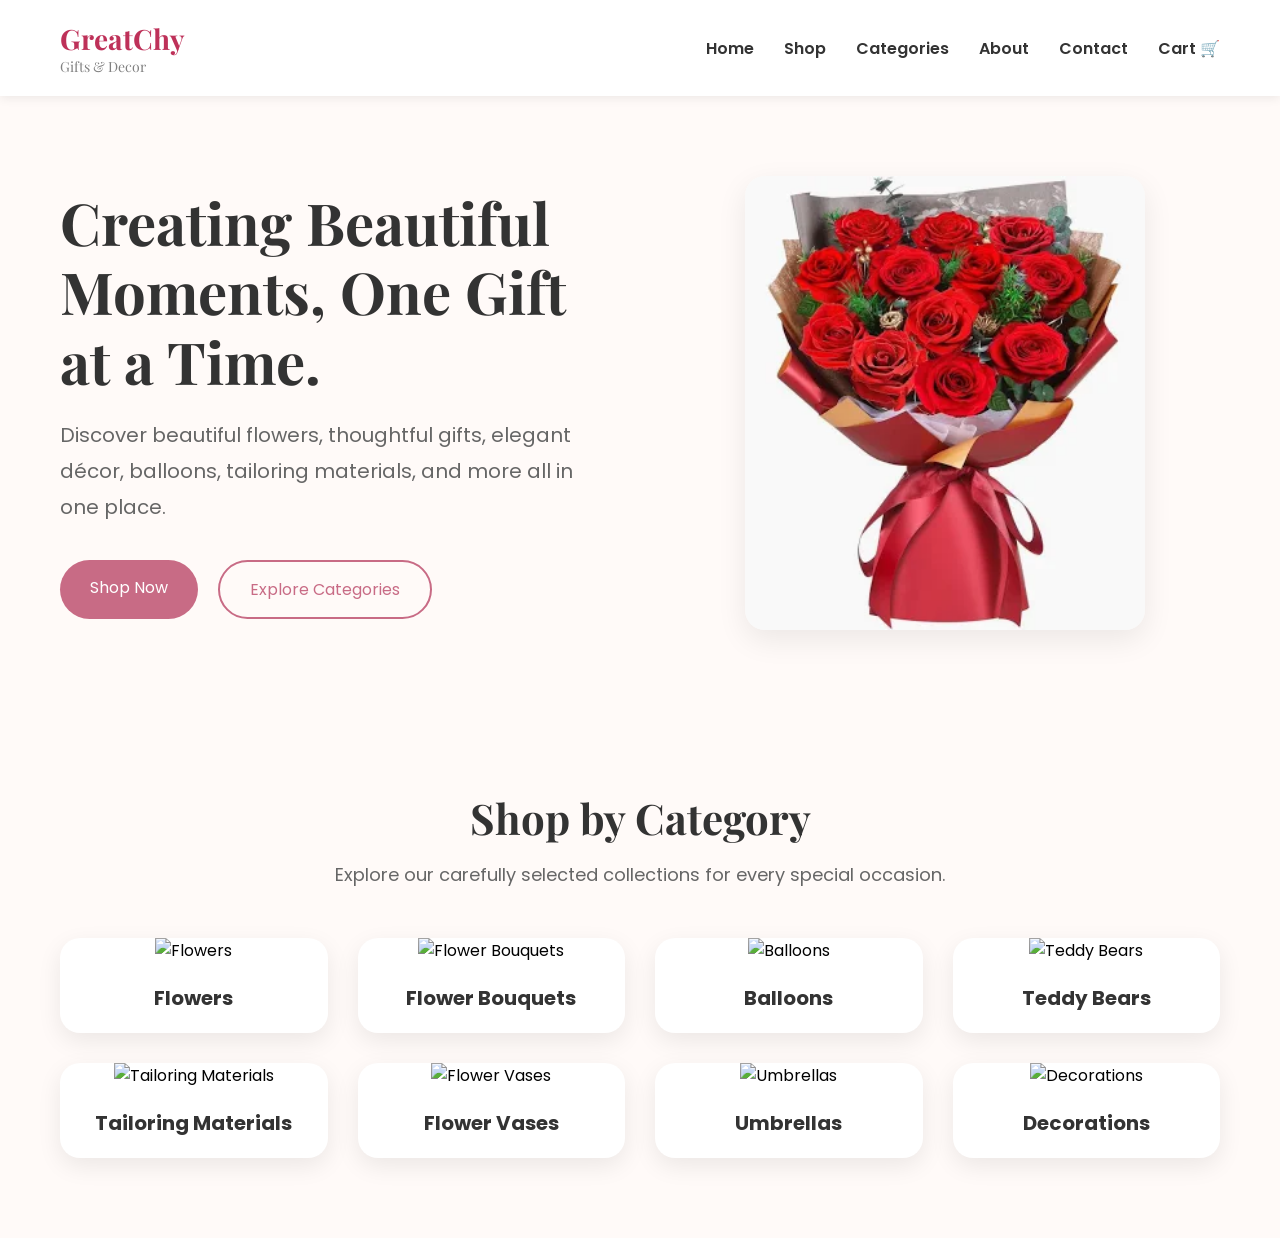
==== index.html @ d1c23491 "images" ====
<!DOCTYPE html>
<html lang="en">
<head>
    <meta charset="UTF-8">
    <meta name="viewport" content="width=device-width, initial-scale=1.0">

    <title>GreatChy Gifts & Decor</title>

    <!-- Google Fonts -->
     <link rel="preconnect" href="https://fonts.googleapis.com">
     <link rel="preconnect" href="https://fonts.gstatic.com" crossorigin>

     <link href="https://fonts.googleapis.com/css2?family=Playfair+Display:wght@600;700&family=Poppins:wght@300;400;500;600;700&display=swap" rel="stylesheet">
   
    <link rel="stylesheet" href="css/style.css">
</head>

<body>

    <header>
    <nav class="navbar">

        <div class="logo">
            GreatChy
            <span>Gifts & Decor</span>
        </div>

        <ul class="nav-links">
            <li><a href="#">Home</a></li>
            <li><a href="#">Shop</a></li>
            <li><a href="#">Categories</a></li>
            <li><a href="#">About</a></li>
            <li><a href="#">Contact</a></li>
            <li><a href="#">Cart 🛒</a></li>
        </ul>

    </nav>
</header>
<main>

    <section class="hero">

        <div class="hero-text">

            <h1>Creating Beautiful Moments, One Gift at a Time.</h1>

            <p>
                Discover beautiful flowers, thoughtful gifts,
                elegant décor, balloons, tailoring materials,
                and more all in one place.
            </p>

            <div class="hero-buttons">

                <a href="#" class="btn-primary">
                    Shop Now
                </a>

                <a href="#" class="btn-secondary">
                    Explore Categories
                </a>

            </div>

        </div>

        <div class="hero-image">

            <img
                src="images/hero/hero-image.jpg"
                alt="GreatChy Hero Image">

        </div>

    </section>

    <!-- ==========================
     SHOP BY CATEGORY
========================== -->

<section class="categories">

    <h2>Shop by Category</h2>

    <p class="category-subtitle">
        Explore our carefully selected collections for every special occasion.
    </p>

    <div class="category-grid">

        <div class="category-card">
            <img src="images/flowers/flowers.jpg" alt="Flowers">
            <h3>Flowers</h3>
        </div>

        <div class="category-card">
            <img src="images/bouquets/bouquets.jpg" alt="Flower Bouquets">
            <h3>Flower Bouquets</h3>
        </div>

        <div class="category-card">
            <img src="images/balloons/balloons.jpg" alt="Balloons">
            <h3>Balloons</h3>
        </div>

        <div class="category-card">
            <img src="images/teddy-bears/teddy-bears.jpg" alt="Teddy Bears">
            <h3>Teddy Bears</h3>
        </div>

        <div class="category-card">
            <img src="images/tailoring/tailoring.jpg" alt="Tailoring Materials">
            <h3>Tailoring Materials</h3>
        </div>

        <div class="category-card">
            <img src="images/vases/vases.jpg" alt="Flower Vases">
            <h3>Flower Vases</h3>
        </div>

        <div class="category-card">
            <img src="images/umbrellas/umbrellas.jpg" alt="Umbrellas">
            <h3>Umbrellas</h3>
        </div>

        <div class="category-card">
            <img src="images/decorations/decorations.jpg" alt="Decorations">
            <h3>Decorations</h3>
        </div>

    </div>

</section>

</main>
    <!-- JavaScript -->
    <script src="js/script.js"></script>

</body>
</html>
---- css/style.css ----
/* RESET */

* {
    margin: 0;
    padding: 0;
    box-sizing: border-box;
}

/* BODY */

body {
    font-family:  "Poppins", sans-serif;
    background-color: #fffaf8;
}

/* NAVBAR */

.navbar {
    display: flex;
    justify-content: space-between;
    align-items: center;

    padding: 20px 60px;

    background: white;

    box-shadow: 0 2px 10px rgba(0,0,0,0.08);
}

/* LOGO  */

.logo {
    font-family: "Playfair Display", serif;
    font-size: 28px;
    font-weight: bold;
    color: #be3159;
}

.logo span {
    display: block;
    font-size: 14px;
    color: gray;
    font-weight: normal;
}

/*  NAV LINKS  */

.nav-links {
    display: flex;
    list-style: none;
    gap: 30px;
}

.nav-links a {
    text-decoration: none;
    color: #333;
    font-weight: 600;
    transition: 0.3s;
}

.nav-links a:hover {
    color: #c86b85;
}

/*  HERO SECTION  */

.hero{

    display:flex;

    justify-content:space-between;

    align-items:center;

    padding:80px 60px;

    gap:60px;

}

.hero-text{

    flex:1;

}

.hero-text h1{

    font-family:"Playfair Display", serif;

    font-size:58px;

    color:#333;

    line-height:1.2;

    margin-bottom:20px;

}

.hero-text p{

    font-size:20px;

    color:#666;

    line-height:1.8;

    margin-bottom:35px;

}

.hero-buttons{

    display:flex;

    gap:20px;

}

.btn-primary{

    background:#c86b85;

    color:white;

    padding:15px 30px;

    text-decoration:none;

    border-radius:50px;

    transition:.3s;

}

.btn-primary:hover{

    background:#b45d76;

}

.btn-secondary{

    border:2px solid #c86b85;

    color:#c86b85;

    padding:15px 30px;

    text-decoration:none;

    border-radius:50px;

    transition:.3s;

}

.btn-secondary:hover{

    background:#c86b85;

    color:white;

}

.hero-image{

    flex:1;

}

.hero-image img{
     width:100%;
    max-width:400px;
    height:auto;
    display:block;
    margin:0 auto;

    border-radius:20px;

    box-shadow:0 10px 30px rgba(0,0,0,0.08);


}
/* ==========================
   SHOP BY CATEGORY
========================== */

.categories{

    padding:80px 60px;

    text-align:center;

}

.categories h2{

    font-family:"Playfair Display", serif;

    font-size:42px;

    margin-bottom:15px;

    color:#333;

}

.category-subtitle{

    color:#666;

    font-size:18px;

    margin-bottom:50px;

}
.category-grid{

    display:grid;

    grid-template-columns:repeat(4,1fr);

    gap:30px;

}
.category-card{

    background:white;

    border-radius:20px;

    overflow:hidden;

    box-shadow:0 8px 25px rgba(0,0,0,0.08);

    transition:0.3s;

    cursor:pointer;

}
.category-card:hover{

    transform:translateY(-10px);

}
.category-card img{

    width:100%;

    height:220px;

    object-fit:cover;

}
.category-card h3{

    padding:20px;

    font-size:20px;

    color:#333;

}
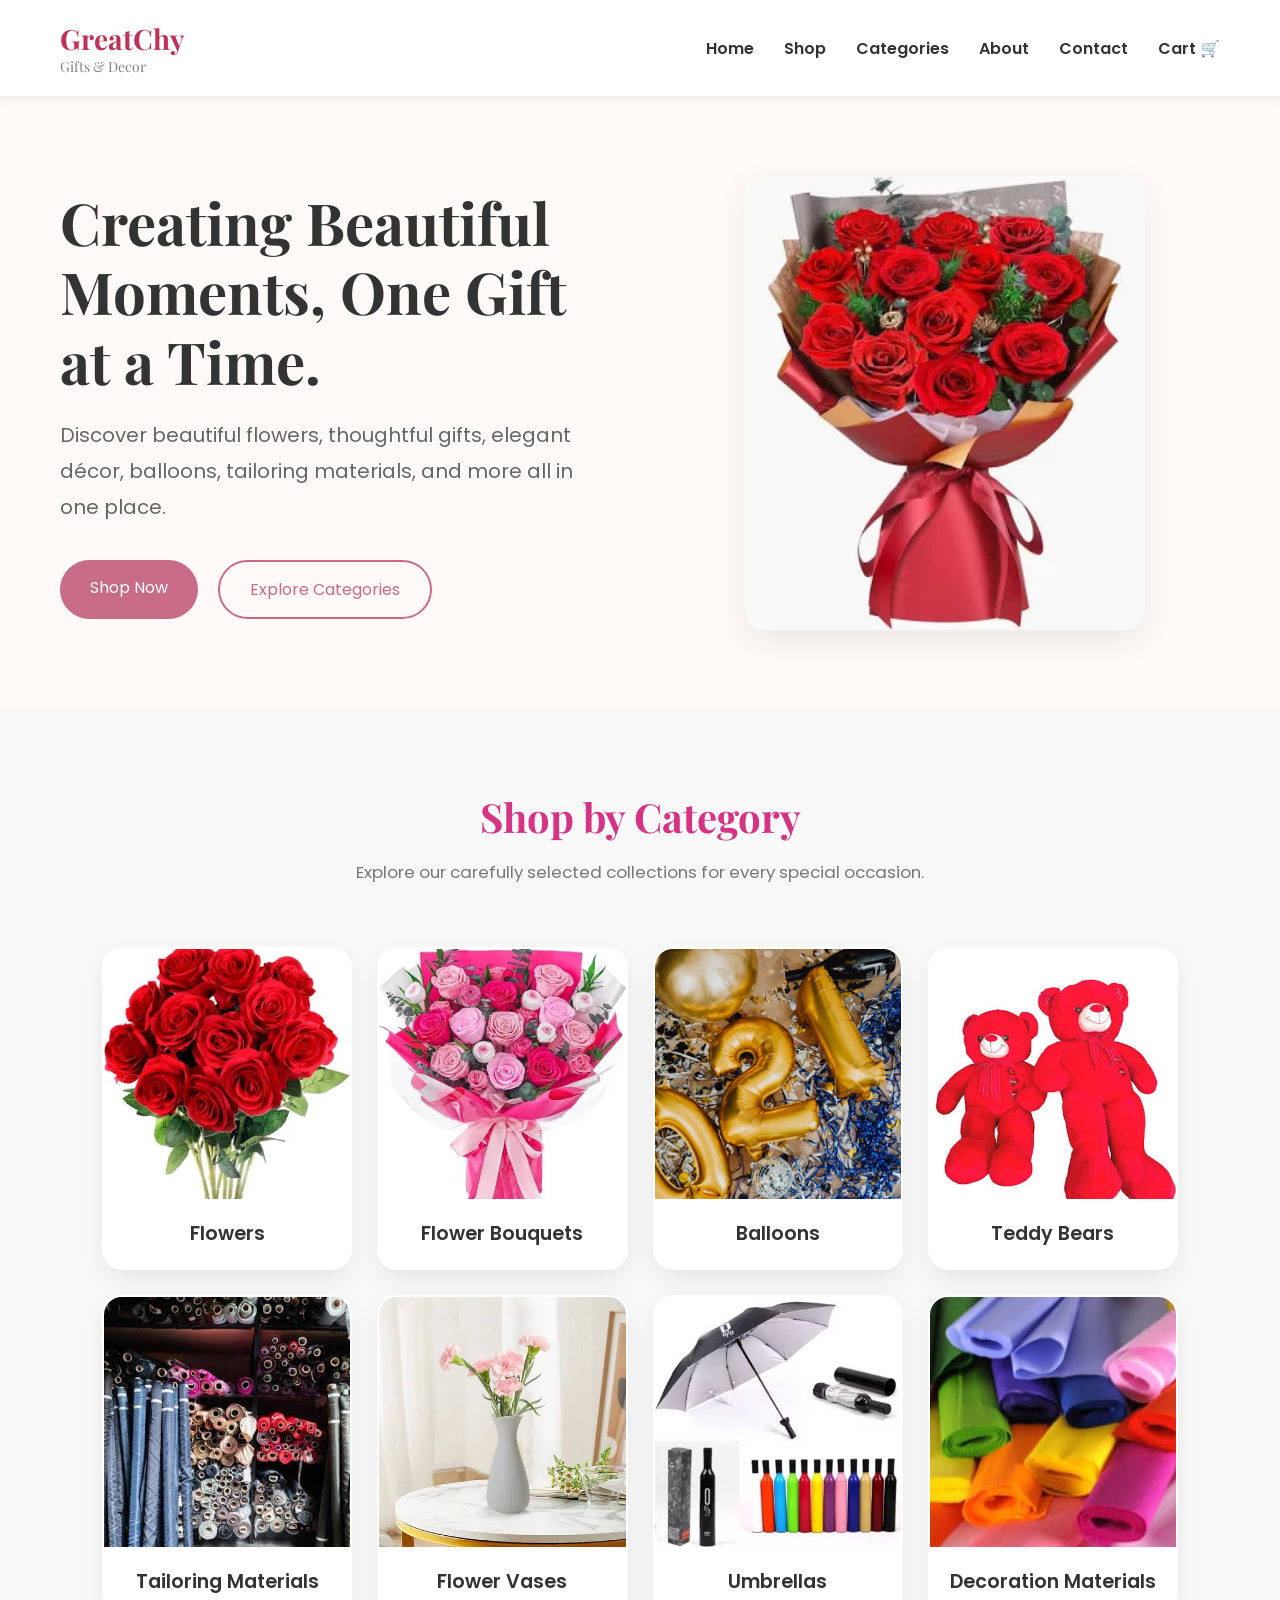
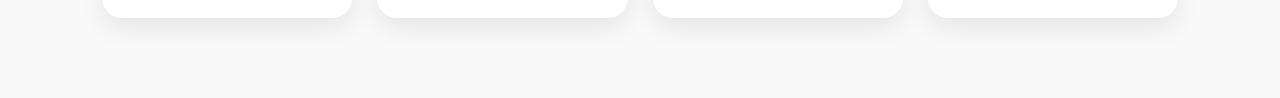
==== commit ea4896b6: "categories" ====
--- a/index.html
+++ b/index.html
@@ -74,62 +74,61 @@
 
     </section>
 
-    <!-- ==========================
-     SHOP BY CATEGORY
-========================== -->
+    <!--  SHOP BY CATEGORY  -->
 
 <section class="categories">
+    <div class="container">
 
-    <h2>Shop by Category</h2>
+        <h2>Shop by Category</h2>
+        <p class="category-subtitle">
+            Explore our carefully selected collections for every special occasion.
+        </p>
 
-    <p class="category-subtitle">
-        Explore our carefully selected collections for every special occasion.
-    </p>
+        <div class="category-grid">
 
-    <div class="category-grid">
+            <div class="category-card">
+                <img src="images/categories/flowers.jpg" alt="Flowers">
+                <h3>Flowers</h3>
+            </div>
 
-        <div class="category-card">
-            <img src="images/flowers/flowers.jpg" alt="Flowers">
-            <h3>Flowers</h3>
-        </div>
+            <div class="category-card">
+                <img src="images/categories/bouquets.jpg" alt="Flower Bouquets">
+                <h3>Flower Bouquets</h3>
+            </div>
 
-        <div class="category-card">
-            <img src="images/bouquets/bouquets.jpg" alt="Flower Bouquets">
-            <h3>Flower Bouquets</h3>
-        </div>
+            <div class="category-card">
+                <img src="images/categories/balloons.jpg" alt="Balloons">
+                <h3>Balloons</h3>
+            </div>
 
-        <div class="category-card">
-            <img src="images/balloons/balloons.jpg" alt="Balloons">
-            <h3>Balloons</h3>
-        </div>
+            <div class="category-card">
+                <img src="images/categories/teddy-bears.jpg" alt="Teddy Bears">
+                <h3>Teddy Bears</h3>
+            </div>
 
-        <div class="category-card">
-            <img src="images/teddy-bears/teddy-bears.jpg" alt="Teddy Bears">
-            <h3>Teddy Bears</h3>
-        </div>
+            <div class="category-card">
+                <img src="images/categories/tailoring.jpg" alt="Tailoring Materials">
+                <h3>Tailoring Materials</h3>
+            </div>
 
-        <div class="category-card">
-            <img src="images/tailoring/tailoring.jpg" alt="Tailoring Materials">
-            <h3>Tailoring Materials</h3>
-        </div>
+            <div class="category-card">
+                <img src="images/categories/vases.jpg" alt="Flower Vases">
+                <h3>Flower Vases</h3>
+            </div>
 
-        <div class="category-card">
-            <img src="images/vases/vases.jpg" alt="Flower Vases">
-            <h3>Flower Vases</h3>
-        </div>
+            <div class="category-card">
+                <img src="images/categories/umbrellas.jpg" alt="Umbrellas">
+                <h3>Umbrellas</h3>
+            </div>
 
-        <div class="category-card">
-            <img src="images/umbrellas/umbrellas.jpg" alt="Umbrellas">
-            <h3>Umbrellas</h3>
-        </div>
+            <div class="category-card">
+                <img src="images/categories/decorations.jpg" alt="Decoration Materials">
+                <h3>Decoration Materials</h3>
+            </div>
 
-        <div class="category-card">
-            <img src="images/decorations/decorations.jpg" alt="Decorations">
-            <h3>Decorations</h3>
         </div>
 
     </div>
-
 </section>
 
 </main>
--- a/css/style.css
+++ b/css/style.css
@@ -263,3 +263,74 @@
     color:#333;
 
 }
+
+/* ===========================
+   SHOP BY CATEGORY
+=========================== */
+
+.categories {
+    padding: 80px 8%;
+    background-color: #f9f9f9;
+    text-align: center;
+}
+
+.categories h2 {
+    font-size: 2.5rem;
+    color: #d63384;
+    margin-bottom: 15px;
+    font-weight: 700;
+}
+.category-subtitle {
+    font-size: 1.05rem;
+    color: #777;
+    margin-bottom: 60px;
+    max-width: 650px;
+    margin-left: auto;
+    margin-right: auto;
+    line-height: 1.7;
+}
+.category-grid {
+    display: grid;
+    grid-template-columns: repeat(auto-fit, minmax(220px, 1fr));
+    gap: 25px;
+}
+
+.category-card {
+    background: #fff;
+    border-radius: 20px;
+    overflow: hidden;
+    box-shadow: 0 10px 25px rgba(0, 0, 0, 0.08);
+    transition: all 0.4s ease;
+    cursor: pointer;
+    border: 2px solid transparent;
+}
+
+.category-card:hover {
+    transform: translateY(-10px);
+    box-shadow: 0 18px 35px rgba(0, 0, 0, 0.18);
+    border-color: #f8c8dc;
+}
+.category-card img {
+    width: 100%;
+    height: 250px;
+    object-fit: cover;
+    display: block;
+    transition: transform 0.5s ease;
+}
+
+.category-card:hover img {
+    transform: scale(1.08);
+}
+
+.category-card h3 {
+    font-size: 1.2rem;
+    font-weight: 600;
+    color: #333;
+    padding: 20px;
+    margin: 0;
+    transition: color 0.3s ease;
+}
+
+.category-card:hover h3 {
+    color: #d63384;
+}
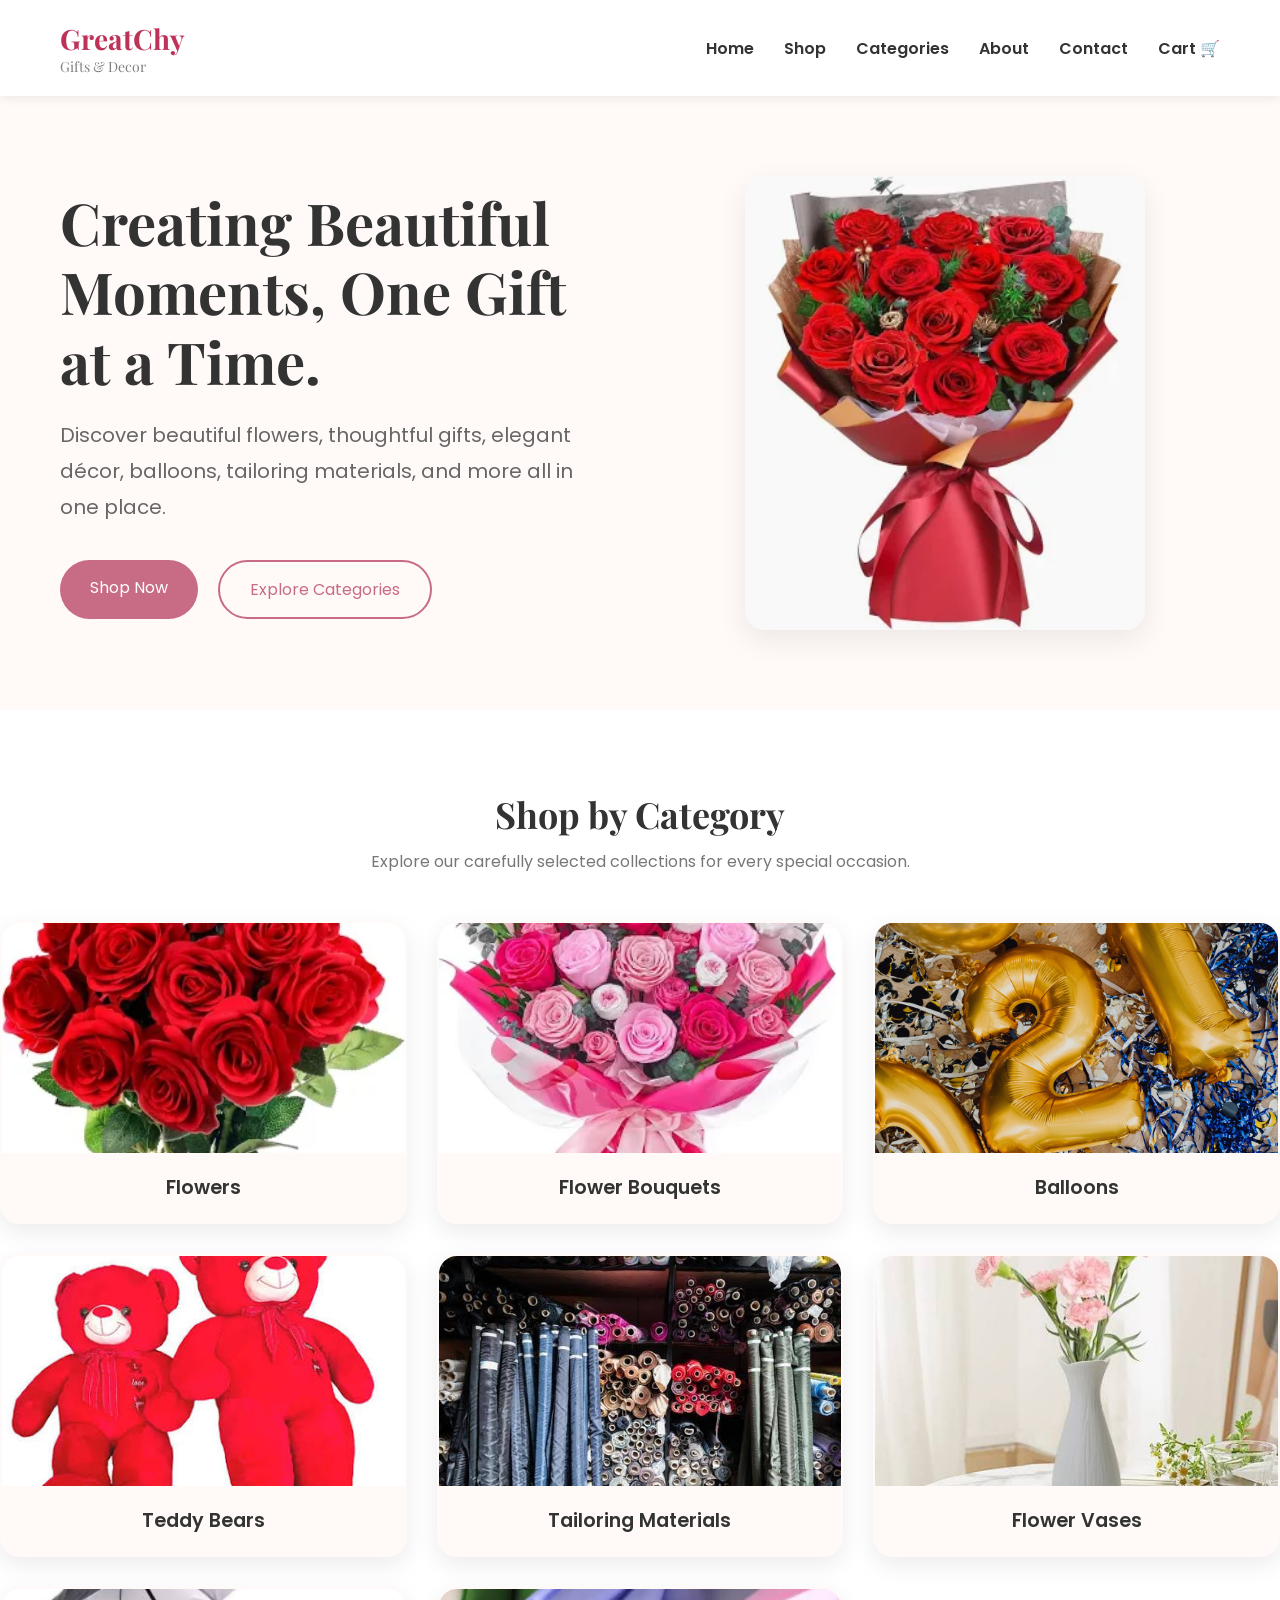
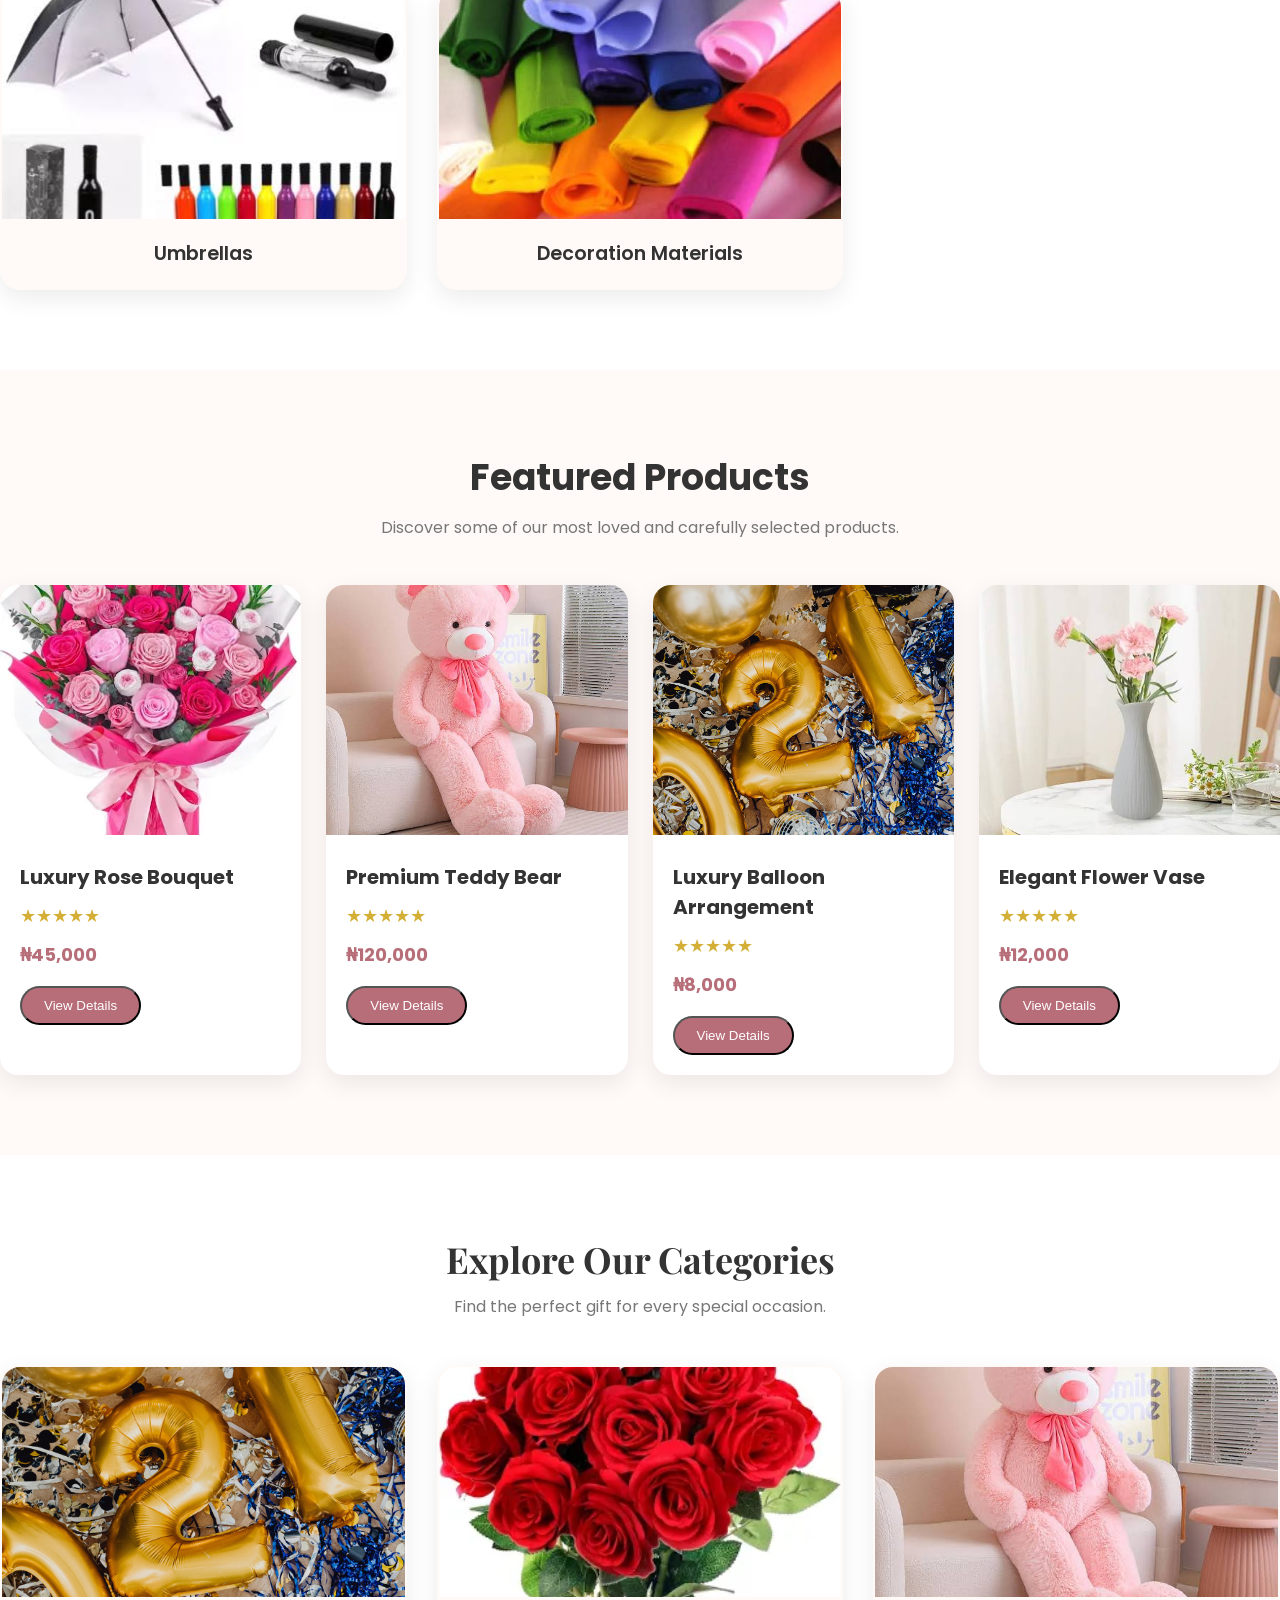
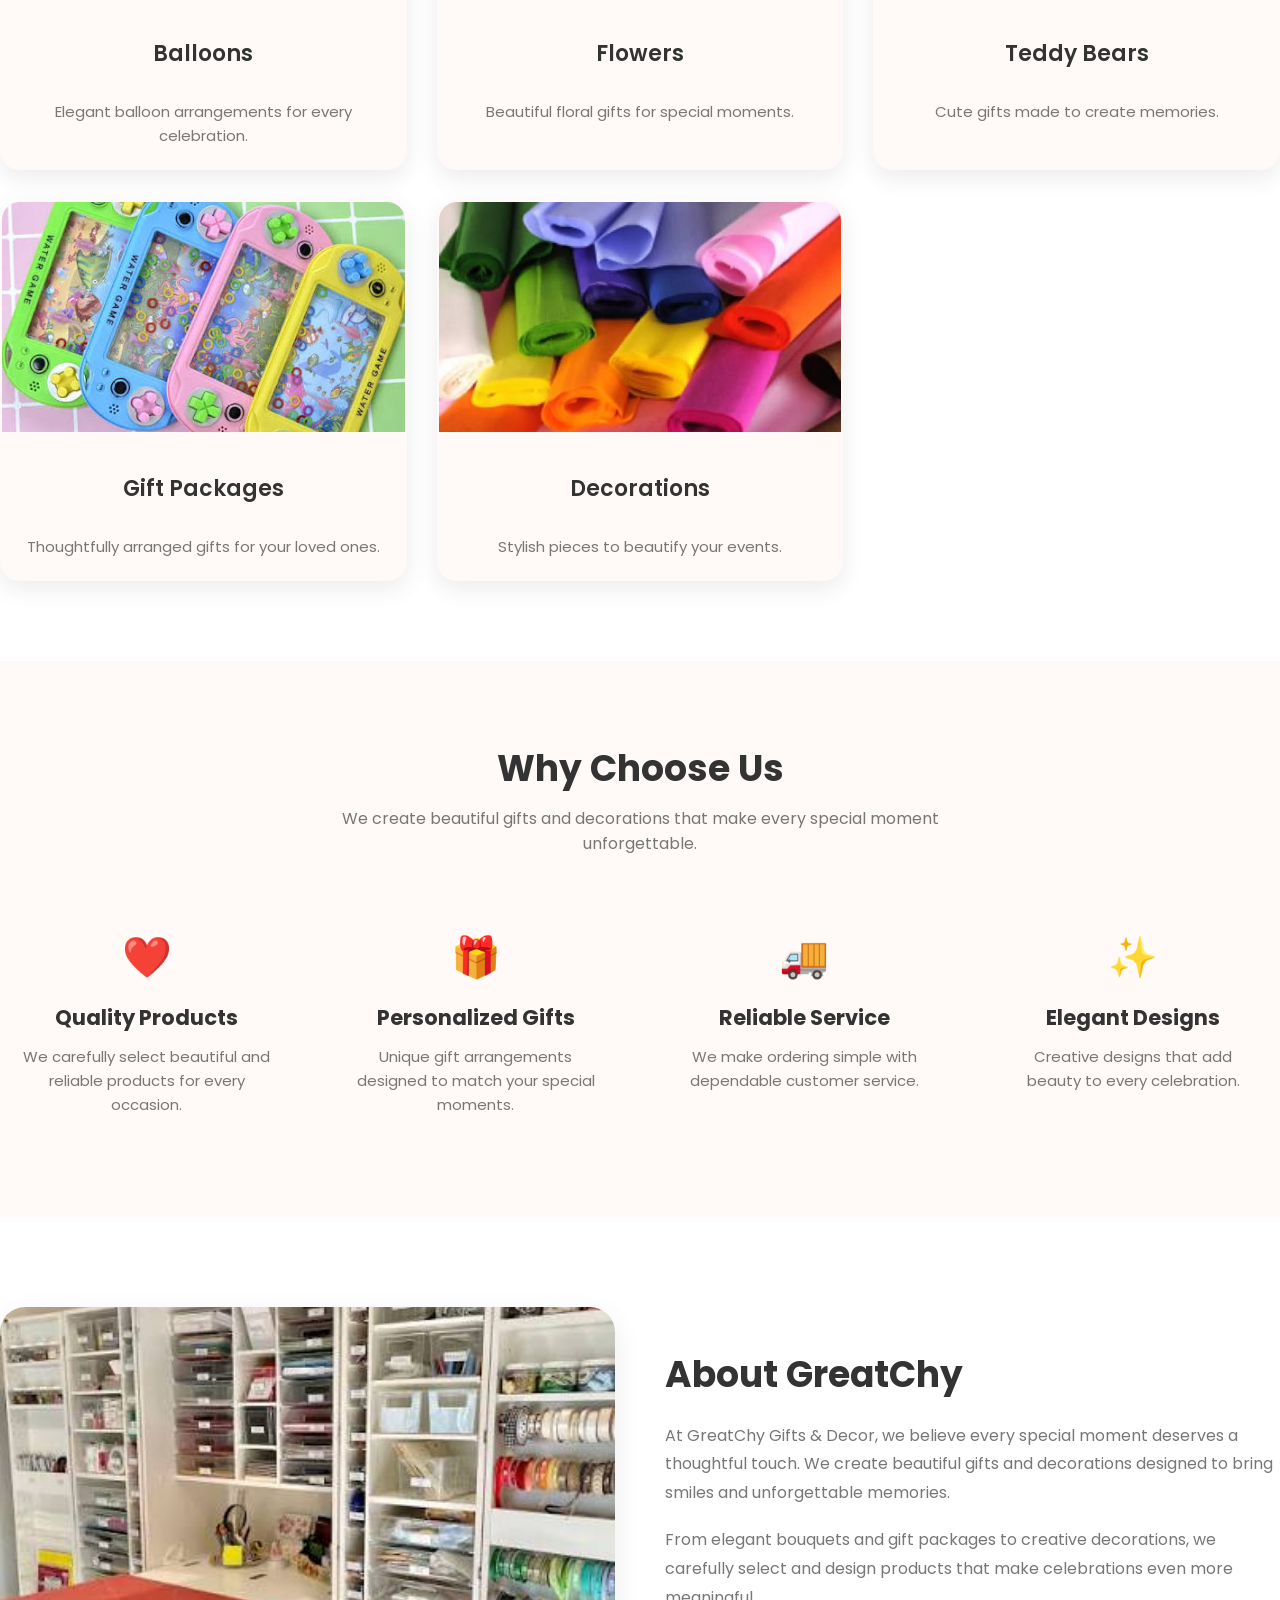
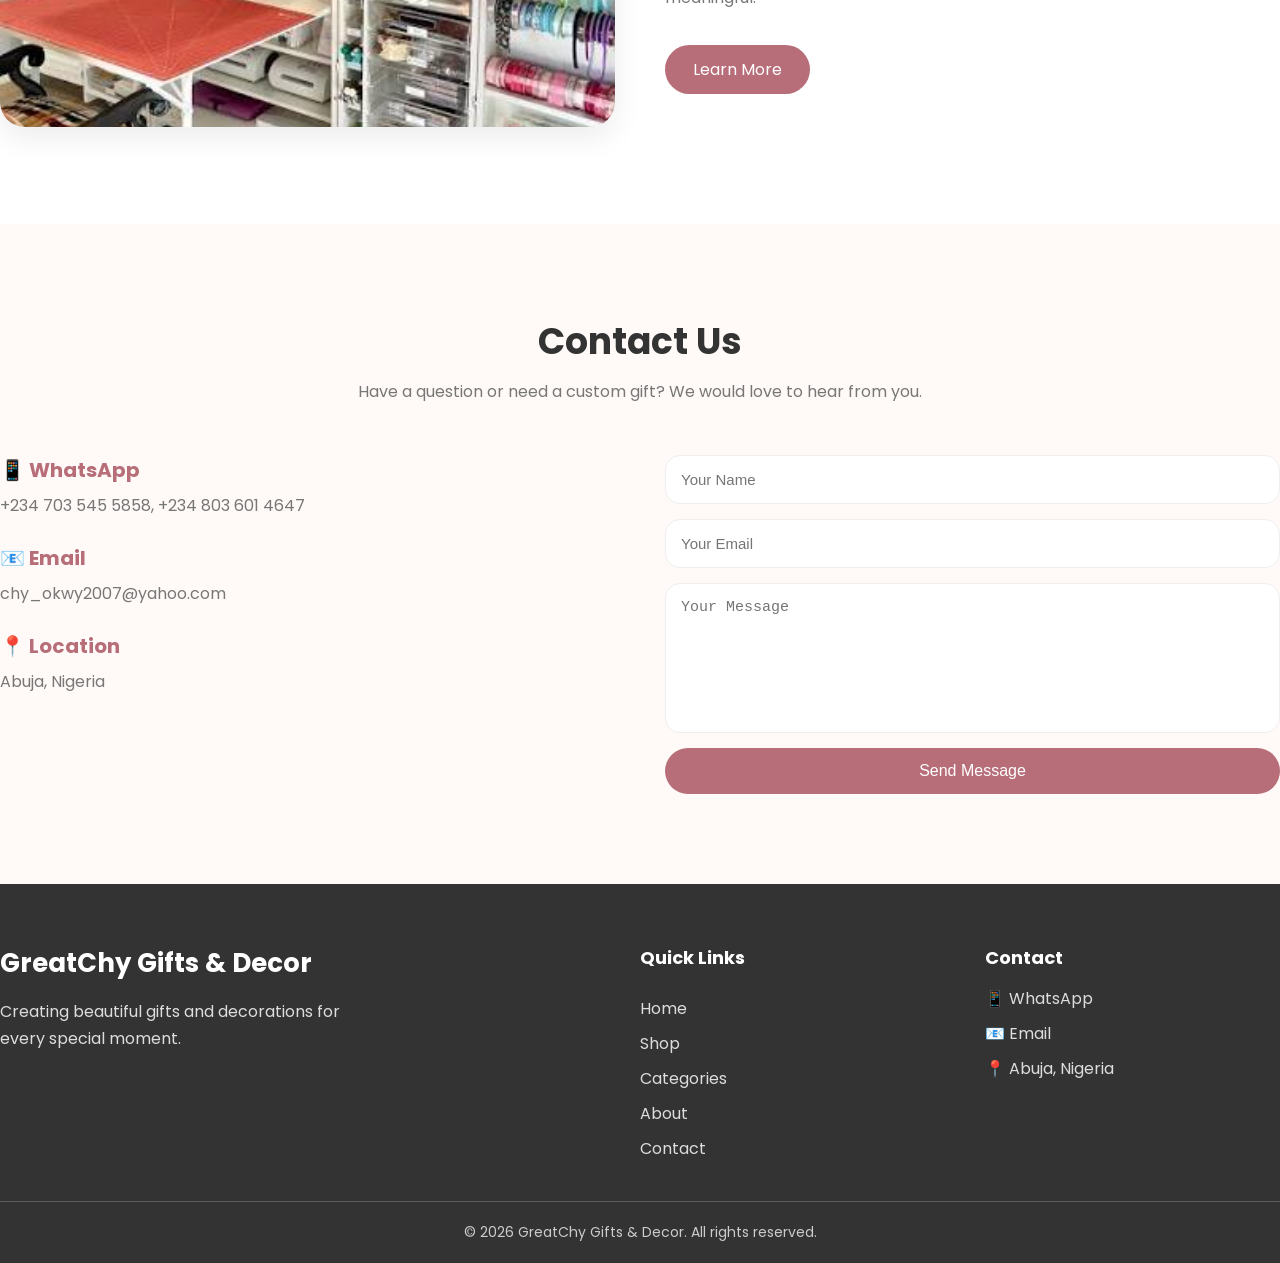
==== commit 7730ab7d: "Great" ====
--- a/index.html
+++ b/index.html
@@ -31,7 +31,7 @@
             <li><a href="#">Categories</a></li>
             <li><a href="#">About</a></li>
             <li><a href="#">Contact</a></li>
-            <li><a href="#">Cart 🛒</a></li>
+            <li><a href="cart.html">Cart 🛒</a></li>
         </ul>
 
     </nav>
@@ -130,10 +130,486 @@
 
     </div>
 </section>
-
+<!--   FEATURED PRODUCTS -->
+
+<section class="featured-products">
+    <div class="container">
+
+        <h2>Featured Products</h2>
+
+        <p class="featured-subtitle">
+            Discover some of our most loved and carefully selected products.
+        </p>
+
+        <div class="product-grid">
+
+            <!-- Product 1 -->
+            <div class="product-card">
+                <img src="images/featured/bouquet.jpg" alt="Luxury Rose Bouquet">
+
+                <div class="product-info">
+                    <h3>Luxury Rose Bouquet</h3>
+
+                    <div class="stars">
+                        ★★★★★
+                    </div>
+
+                    <p class="price">₦45,000</p>
+
+                    <button class="view-btn" onclick="openModal('rose')">
+    View Details
+</button>
+                </div>
+            </div>
+
+            <!-- Product 2 -->
+            <div class="product-card">
+                <img src="images/featured/teddy.jpg" alt="Premium Teddy Bear">
+
+                <div class="product-info">
+                    <h3>Premium Teddy Bear</h3>
+
+                    <div class="stars">
+                        ★★★★★
+                    </div>
+
+                    <p class="price">₦120,000</p>
+
+                    <button class="view-btn" onclick="openModal('teddy')">
+                        View Details
+                    </button>
+                </div>
+            </div>
+
+            <!-- Product 3 -->
+            <div class="product-card">
+                <img src="images/featured/balloons.jpg" alt="Luxury Balloon Arrangement">
+
+                <div class="product-info">
+                    <h3>Luxury Balloon Arrangement</h3>
+
+                    <div class="stars">
+                        ★★★★★
+                    </div>
+
+                    <p class="price">₦8,000</p>
+
+                    <button class="view-btn" onclick="openModal('balloon')">
+    View Details
+</button>
+                </div>
+            </div>
+
+            <!-- Product 4 -->
+            <div class="product-card">
+                <img src="images/featured/vase.jpg" alt="Elegant Flower Vase">
+
+                <div class="product-info">
+                    <h3>Elegant Flower Vase</h3>
+
+                    <div class="stars">
+                        ★★★★★
+                    </div>
+
+                    <p class="price">₦12,000</p>
+
+                    <button class="view-btn" onclick="openModal('vase')">
+                        View Details
+                    </button>
+                </div>
+            </div>
+
+        </div>
+
+    </div>
+</section>
+<!--  PRODUCT CATEGORIES -->
+
+<section class="categories">
+    <div class="container">
+
+        <h2>Explore Our Categories</h2>
+
+        <p class="category-subtitle">
+            Find the perfect gift for every special occasion.
+        </p>
+
+
+        <div class="category-grid">
+
+
+            <div class="category-card">
+                <img src="images/categories/balloons.jpg" alt="Balloons">
+
+                <div class="category-info">
+                    <h3>Balloons</h3>
+                    <p>
+                        Elegant balloon arrangements for every celebration.
+                    </p>
+                </div>
+            </div>
+
+
+
+            <div class="category-card">
+                <img src="images/categories/flowers.jpg" alt="Flowers">
+
+                <div class="category-info">
+                    <h3>Flowers</h3>
+                    <p>
+                        Beautiful floral gifts for special moments.
+                    </p>
+                </div>
+            </div>
+
+
+
+            <div class="category-card">
+                <img src="images/categories/teddy.jpg" alt="Teddy Bears">
+
+                <div class="category-info">
+                    <h3>Teddy Bears</h3>
+                    <p>
+                        Cute gifts made to create memories.
+                    </p>
+                </div>
+            </div>
+
+
+
+            <div class="category-card">
+                <img src="images/categories/gifts.jpg" alt="Gift Packages">
+
+                <div class="category-info">
+                    <h3>Gift Packages</h3>
+                    <p>
+                        Thoughtfully arranged gifts for your loved ones.
+                    </p>
+                </div>
+            </div>
+
+
+
+            <div class="category-card">
+                <img src="images/categories/decorations.jpg" alt="Decorations">
+
+                <div class="category-info">
+                    <h3>Decorations</h3>
+                    <p>
+                        Stylish pieces to beautify your events.
+                    </p>
+                </div>
+            </div>
+
+
+        </div>
+
+    </div>
+</section>
+<!-- ==========================
+     WHY CHOOSE US
+========================== -->
+
+<section class="why-us">
+
+    <div class="container">
+
+        <h2>Why Choose Us</h2>
+
+        <p class="why-subtitle">
+            We create beautiful gifts and decorations
+            that make every special moment unforgettable.
+        </p>
+
+
+        <div class="why-grid">
+
+
+            <div class="why-item">
+
+                <div class="why-icon">
+                    ❤️
+                </div>
+
+                <h3>Quality Products</h3>
+
+                <p>
+                    We carefully select beautiful and
+                    reliable products for every occasion.
+                </p>
+
+            </div>
+
+
+
+            <div class="why-item">
+
+                <div class="why-icon">
+                    🎁
+                </div>
+
+                <h3>Personalized Gifts</h3>
+
+                <p>
+                    Unique gift arrangements designed
+                    to match your special moments.
+                </p>
+
+            </div>
+
+
+
+            <div class="why-item">
+
+                <div class="why-icon">
+                    🚚
+                </div>
+
+                <h3>Reliable Service</h3>
+
+                <p>
+                    We make ordering simple with
+                    dependable customer service.
+                </p>
+
+            </div>
+
+
+
+            <div class="why-item">
+
+                <div class="why-icon">
+                    ✨
+                </div>
+
+                <h3>Elegant Designs</h3>
+
+                <p>
+                    Creative designs that add beauty
+                    to every celebration.
+                </p>
+
+            </div>
+
+
+        </div>
+
+    </div>
+
+</section>
+<!-- ==========================
+     ABOUT US SECTION
+========================== -->
+
+<section class="about-us">
+
+    <div class="container">
+
+        <div class="about-content">
+
+
+            <div class="about-image">
+
+                <img src="images/about/about-shop.jpg" 
+                alt="GreatChy Gifts and Decor">
+
+            </div>
+
+
+
+            <div class="about-text">
+
+                <h2>About GreatChy</h2>
+
+                <p>
+                    At GreatChy Gifts & Decor, we believe every
+                    special moment deserves a thoughtful touch.
+                    We create beautiful gifts and decorations
+                    designed to bring smiles and unforgettable
+                    memories.
+                </p>
+
+
+                <p>
+                    From elegant bouquets and gift packages to
+                    creative decorations, we carefully select and
+                    design products that make celebrations even
+                    more meaningful.
+                </p>
+
+
+                <a href="#" class="about-btn">
+                    Learn More
+                </a>
+
+
+            </div>
+
+
+        </div>
+
+    </div>
+
+</section>
+<!-- PRODUCT MODAL -->
+
+<div class="modal" id="productModal">
+
+    <div class="modal-content">
+
+        <span class="close" onclick="closeModal()">
+            &times;
+        </span>
+
+        <img id="modalImage" src="" alt="Product">
+
+        <h2 id="modalTitle"></h2>
+
+<div class="stars">
+    ★★★★★
+</div>
+
+<p id="modalPrice"></p>
+
+<img id="modalCartImage" src="" style="display:none;">
+
+        <p id="modalDescription"></p>
+
+        <button class="order-btn" onclick="addToCart()">
+    Add to Cart 🛒
+</button>
+
+    </div>
+
+</div>
+<!--  CONTACT SECTION  -->
+
+<section class="contact">
+
+    <div class="container">
+
+        <h2>Contact Us</h2>
+
+        <p class="contact-subtitle">
+            Have a question or need a custom gift?
+            We would love to hear from you.
+        </p>
+
+
+        <div class="contact-content">
+
+
+            <div class="contact-info">
+
+                <div class="contact-item">
+                    <h3>📱 WhatsApp</h3>
+                    <p>+234 703 545 5858, +234 803 601 4647</p>
+                </div>
+
+
+                <div class="contact-item">
+                    <h3>📧 Email</h3>
+                    <p>chy_okwy2007@yahoo.com</p>
+                </div>
+
+
+                <div class="contact-item">
+                    <h3>📍 Location</h3>
+                    <p>Abuja, Nigeria</p>
+                </div>
+
+
+            </div>
+
+
+
+            <form class="contact-form">
+
+                <input type="text" placeholder="Your Name">
+
+                <input type="email" placeholder="Your Email">
+
+                <textarea placeholder="Your Message"></textarea>
+
+                <button type="submit">
+                    Send Message
+                </button>
+
+            </form>
+
+
+        </div>
+
+    </div>
+
+</section>
+<!-- FOOTER -->
+
+<footer class="footer">
+
+    <div class="container">
+
+        <div class="footer-content">
+
+
+            <div class="footer-brand">
+
+                <h2>GreatChy Gifts & Decor</h2>
+
+                <p>
+                    Creating beautiful gifts and
+                    decorations for every special moment.
+                </p>
+
+            </div>
+
+
+
+            <div class="footer-links">
+
+                <h3>Quick Links</h3>
+
+                <a href="#">Home</a>
+                <a href="#">Shop</a>
+                <a href="#">Categories</a>
+                <a href="#">About</a>
+                <a href="#">Contact</a>
+
+            </div>
+
+
+
+            <div class="footer-contact">
+
+                <h3>Contact</h3>
+
+                <p>📱 WhatsApp</p>
+                <p>📧 Email</p>
+                <p>📍 Abuja, Nigeria</p>
+
+            </div>
+
+
+        </div>
+
+
+        <div class="footer-bottom">
+
+            <p>
+                © 2026 GreatChy Gifts & Decor.
+                All rights reserved.
+            </p>
+
+        </div>
+
+
+    </div>
+
+</footer>
 </main>
     <!-- JavaScript -->
     <script src="js/script.js"></script>
 
+
 </body>
 </html>
--- a/css/style.css
+++ b/css/style.css
@@ -264,9 +264,7 @@
 
 }
 
-/* ===========================
-   SHOP BY CATEGORY
-=========================== */
+/*  SHOP BY CATEGORY */
 
 .categories {
     padding: 80px 8%;
@@ -333,4 +331,1124 @@
 
 .category-card:hover h3 {
     color: #d63384;
+}
+
+/*  FEATURED PRODUCTS SECTION */
+
+.featured-products {
+    padding: 80px 0;
+    background-color: #fffaf7;
+}
+
+
+/* Section Heading */
+
+.featured-products h2 {
+    text-align: center;
+    font-size: 36px;
+    color: #333;
+    margin-bottom: 10px;
+}
+
+
+/* Subtitle */
+
+.featured-subtitle {
+    text-align: center;
+    color: #777;
+    font-size: 16px;
+    margin-bottom: 45px;
+}
+
+
+/* Product Grid */
+
+.product-grid {
+    display: grid;
+    grid-template-columns: repeat(4, 1fr);
+    gap: 25px;
+}
+
+
+/* Product Card */
+
+.product-card {
+    background-color: white;
+    border-radius: 18px;
+    overflow: hidden;
+    box-shadow: 0 8px 25px rgba(0,0,0,0.08);
+    transition: transform 0.3s ease, box-shadow 0.3s ease;
+}
+
+
+/* Card Hover */
+
+.product-card:hover {
+    transform: translateY(-8px);
+    box-shadow: 0 15px 35px rgba(0,0,0,0.12);
+}
+
+
+/* Product Image */
+
+.product-card img {
+    width: 100%;
+    height: 250px;
+    object-fit: cover;
+}
+
+
+/* Product Information */
+
+.product-info {
+    padding: 20px;
+}
+
+
+/* Product Name */
+
+.product-info h3 {
+    font-size: 20px;
+    color: #333;
+    margin-bottom: 10px;
+}
+
+
+/* Stars */
+
+.stars {
+    color: #d4af37;
+    font-size: 18px;
+    margin-bottom: 12px;
+}
+
+
+/* Price */
+
+.price {
+    font-size: 18px;
+    font-weight: bold;
+    color: #b76e79;
+    margin-bottom: 18px;
+}
+
+
+/* View Details Button */
+
+.view-btn {
+    display: inline-block;
+    padding: 10px 22px;
+    background-color: #b76e79;
+    color: white;
+    text-decoration: none;
+    border-radius: 25px;
+    transition: all 0.3s ease;
+}
+
+
+/* Button Hover */
+
+.view-btn:hover {
+    background-color: #8f4f59;
+    transform: scale(1.05);
+}
+
+/* PRODUCT MODAL */
+
+.modal {
+    display: none;
+    position: fixed;
+    z-index: 1000;
+    left: 0;
+    top: 0;
+    width: 100%;
+    height: 100%;
+    background: rgba(0,0,0,0.5);
+    justify-content: center;
+    align-items: center;
+}
+
+
+.modal-content {
+    background: white;
+    width: 400px;
+    padding: 30px;
+    border-radius: 20px;
+    text-align: center;
+    position: relative;
+}
+
+
+.modal-content img {
+    width: 100%;
+    height: 250px;
+    object-fit: cover;
+    border-radius: 15px;
+}
+
+
+.close {
+    position: absolute;
+    right: 20px;
+    top: 10px;
+    font-size: 30px;
+    cursor: pointer;
+}
+
+
+.order-btn {
+    background: #b76e79;
+    color: white;
+    border: none;
+    padding: 12px 25px;
+    border-radius: 25px;
+    cursor: pointer;
+}
+
+
+.order-btn:hover {
+    background: #8f4f59;
+}
+
+/* PRODUCT CATEGORIES SECTION */
+
+.categories {
+    padding: 80px 0;
+    background-color: #ffffff;
+}
+
+
+/* Heading */
+
+.categories h2 {
+    text-align: center;
+    font-size: 36px;
+    color: #333;
+    margin-bottom: 10px;
+}
+
+
+/* Subtitle */
+
+.category-subtitle {
+    text-align: center;
+    color: #777;
+    font-size: 16px;
+    margin-bottom: 45px;
+}
+
+
+/* Category Grid */
+
+.category-grid {
+    display: grid;
+    grid-template-columns: repeat(3, 1fr);
+    gap: 30px;
+}
+
+
+/* Category Card */
+
+.category-card {
+    background-color: #fffaf7;
+    border-radius: 20px;
+    overflow: hidden;
+    box-shadow: 0 8px 25px rgba(0,0,0,0.08);
+    transition: transform 0.3s ease, box-shadow 0.3s ease;
+}
+
+
+/* Hover Effect */
+
+.category-card:hover {
+    transform: translateY(-8px);
+    box-shadow: 0 15px 35px rgba(0,0,0,0.12);
+}
+
+
+/* Category Image */
+
+.category-card img {
+    width: 100%;
+    height: 230px;
+    object-fit: cover;
+}
+
+
+/* Category Text */
+
+.category-info {
+    padding: 20px;
+    text-align: center;
+}
+
+
+.category-info h3 {
+    font-size: 22px;
+    color: #333;
+    margin-bottom: 10px;
+}
+
+
+.category-info p {
+    font-size: 15px;
+    color: #777;
+    line-height: 1.6;
+}
+/*  WHY CHOOSE US SECTION  */
+
+.why-us {
+    padding: 80px 0;
+    background-color: #fffaf7;
+}
+
+
+/* Heading */
+
+.why-us h2 {
+    text-align: center;
+    font-size: 36px;
+    color: #333;
+    margin-bottom: 10px;
+}
+
+
+/* Subtitle */
+
+.why-subtitle {
+    text-align: center;
+    color: #777;
+    font-size: 16px;
+    max-width: 600px;
+    margin: 0 auto 50px;
+    line-height: 1.6;
+}
+
+
+/* Why Grid */
+
+.why-grid {
+    display: grid;
+    grid-template-columns: repeat(4, 1fr);
+    gap: 35px;
+}
+
+
+/* Individual Items */
+
+.why-item {
+    text-align: center;
+    padding: 20px;
+}
+
+
+/* Icons */
+
+.why-icon {
+    font-size: 40px;
+    margin-bottom: 15px;
+}
+
+
+/* Titles */
+
+.why-item h3 {
+    font-size: 21px;
+    color: #333;
+    margin-bottom: 12px;
+}
+
+
+/* Description */
+
+.why-item p {
+    color: #777;
+    font-size: 15px;
+    line-height: 1.6;
+}
+/*  ABOUT US SECTION  */
+
+.about-us {
+    padding: 90px 0;
+    background-color: #ffffff;
+}
+
+
+.about-content {
+    display: grid;
+    grid-template-columns: 1fr 1fr;
+    align-items: center;
+    gap: 50px;
+}
+
+
+/* About Image */
+
+.about-image img {
+    width: 100%;
+    height: 420px;
+    object-fit: cover;
+    border-radius: 25px;
+    box-shadow: 0 10px 30px rgba(0,0,0,0.08);
+}
+
+
+/* About Text */
+
+.about-text h2 {
+    font-size: 36px;
+    color: #333;
+    margin-bottom: 20px;
+}
+
+
+.about-text p {
+    color: #777;
+    font-size: 16px;
+    line-height: 1.8;
+    margin-bottom: 18px;
+}
+
+
+/* Learn More Button */
+
+.about-btn {
+    display: inline-block;
+    margin-top: 15px;
+    padding: 12px 28px;
+    background-color: #b76e79;
+    color: white;
+    text-decoration: none;
+    border-radius: 25px;
+    transition: all 0.3s ease;
+}
+
+
+.about-btn:hover {
+    background-color: #8f4f59;
+    transform: translateY(-3px);
+}
+/* CONTACT SECTION  */
+
+.contact {
+    padding: 90px 0;
+    background-color: #fffaf7;
+}
+
+
+/* Heading */
+
+.contact h2 {
+    text-align: center;
+    font-size: 36px;
+    color: #333;
+    margin-bottom: 10px;
+}
+
+
+/* Subtitle */
+
+.contact-subtitle {
+    text-align: center;
+    color: #777;
+    max-width: 600px;
+    margin: 0 auto 50px;
+    line-height: 1.6;
+}
+
+
+/* Contact Layout */
+
+.contact-content {
+    display: grid;
+    grid-template-columns: 1fr 1fr;
+    gap: 50px;
+    align-items: start;
+}
+
+
+/* Contact Information */
+
+.contact-info {
+    display: flex;
+    flex-direction: column;
+    gap: 25px;
+}
+
+
+.contact-item h3 {
+    color: #b76e79;
+    font-size: 20px;
+    margin-bottom: 8px;
+}
+
+
+.contact-item p {
+    color: #777;
+    font-size: 16px;
+}
+
+
+/* Contact Form */
+
+.contact-form {
+    display: flex;
+    flex-direction: column;
+    gap: 15px;
+}
+
+
+.contact-form input,
+.contact-form textarea {
+
+    width: 100%;
+    padding: 15px;
+
+    border: 1px solid #eee;
+    border-radius: 15px;
+
+    font-size: 15px;
+    outline: none;
+}
+
+
+.contact-form textarea {
+    height: 150px;
+    resize: none;
+}
+
+
+/* Button */
+
+.contact-form button {
+
+    padding: 14px;
+
+    background-color: #b76e79;
+
+    color: white;
+
+    border: none;
+
+    border-radius: 25px;
+
+    font-size: 16px;
+
+    cursor: pointer;
+
+    transition: all 0.3s ease;
+}
+
+
+.contact-form button:hover {
+
+    background-color: #8f4f59;
+
+    transform: translateY(-3px);
+
+}
+/* ==========================
+   FOOTER SECTION
+========================== */
+
+.footer {
+    background-color: #333;
+    color: white;
+    padding: 60px 0 20px;
+}
+
+
+/* Footer Layout */
+
+.footer-content {
+    display: grid;
+    grid-template-columns: 2fr 1fr 1fr;
+    gap: 50px;
+}
+
+
+/* Brand */
+
+.footer-brand h2 {
+    font-size: 26px;
+    margin-bottom: 15px;
+}
+
+
+.footer-brand p {
+    color: #ddd;
+    line-height: 1.7;
+    max-width: 350px;
+}
+
+
+/* Footer Headings */
+
+.footer h3 {
+    font-size: 18px;
+    margin-bottom: 15px;
+}
+
+
+/* Footer Links */
+
+.footer-links {
+    display: flex;
+    flex-direction: column;
+    gap: 10px;
+}
+
+
+.footer-links a {
+    color: #ddd;
+    text-decoration: none;
+    transition: color 0.3s ease;
+}
+
+
+.footer-links a:hover {
+    color: #b76e79;
+}
+
+
+/* Contact */
+
+.footer-contact p {
+    color: #ddd;
+    margin-bottom: 10px;
+}
+
+
+/* Bottom */
+
+.footer-bottom {
+
+    text-align: center;
+
+    border-top: 1px solid rgba(255,255,255,0.2);
+
+    margin-top: 40px;
+
+    padding-top: 20px;
+
+}
+
+
+.footer-bottom p {
+
+    color: #ccc;
+
+    font-size: 14px;
+
+}
+/* ==========================
+   CART PAGE
+========================== */
+
+.cart-section {
+    padding: 100px 0;
+    background-color: #fffaf7;
+    min-height: 70vh;
+}
+
+
+/* Cart Container */
+
+.cart-section .container {
+    width: 90%;
+    max-width: 1200px;
+    margin: auto;
+}
+
+
+/* Heading */
+
+.cart-section h2 {
+    text-align: center;
+    font-size: 36px;
+    color: #333;
+    margin-bottom: 25px;
+}
+
+
+/* Empty Cart */
+
+.empty-cart {
+    background-color: white;
+    width: 100%;
+    max-width: 500px;
+    margin: 40px auto;
+    padding: 50px 30px;
+    border-radius: 20px;
+    text-align: center;
+    box-shadow: 0 8px 25px rgba(0,0,0,0.08);
+}
+
+
+.empty-cart p {
+    color: #777;
+    font-size: 18px;
+    margin-bottom: 30px;
+}
+
+
+/* Continue Shopping Button */
+
+.empty-cart .view-btn {
+    display: inline-block;
+    padding: 12px 30px;
+}
+/* ==========================
+   CART PAGE STYLING
+========================== */
+
+.cart-item img {
+
+    width: 180px;
+    height: 180px;
+    object-fit: cover;
+    border-radius: 15px;
+
+}
+/* ==========================
+   LUXURY CART DESIGN
+========================== */
+
+
+.cart-section {
+
+    padding: 80px 0;
+    background: #fffaf7;
+
+}
+
+
+
+.cart-section h2 {
+
+    text-align: center;
+    font-family: 'Playfair Display', serif;
+    font-size: 40px;
+    margin-bottom: 50px;
+
+}
+
+
+
+/* Cart Product Card */
+
+.cart-item {
+
+    display: flex;
+    align-items: center;
+    gap: 30px;
+
+    background: white;
+
+    padding: 25px;
+
+    margin-bottom: 25px;
+
+    border-radius: 20px;
+
+    box-shadow: 0 10px 25px rgba(0,0,0,0.08);
+
+}
+
+
+
+.cart-item img {
+
+    width: 180px;
+
+    height: 180px;
+
+    object-fit: cover;
+
+    border-radius: 15px;
+
+}
+
+
+
+
+.cart-details h3 {
+
+    font-family: 'Playfair Display', serif;
+
+    font-size: 25px;
+
+    margin-bottom: 10px;
+
+}
+
+
+
+
+.cart-details p {
+
+    font-size: 18px;
+
+    color: #555;
+
+}
+
+
+
+/* Quantity */
+
+.quantity {
+
+    display: flex;
+
+    align-items: center;
+
+    gap: 15px;
+
+    margin: 20px 0;
+
+}
+
+
+
+.quantity button {
+
+    width: 38px;
+
+    height: 38px;
+
+    border-radius: 50%;
+
+    border: none;
+
+    cursor: pointer;
+
+    font-size: 20px;
+
+}
+
+
+
+.quantity span {
+
+    font-size: 18px;
+
+    font-weight: 600;
+
+}
+
+
+
+
+/* Remove Button */
+
+.cart-details button {
+
+    padding: 10px 20px;
+
+    border: none;
+
+    border-radius: 25px;
+
+    cursor: pointer;
+
+}
+
+
+
+/* Cart Summary */
+
+
+.cart-summary {
+
+    background: white;
+
+    margin-top: 40px;
+
+    padding: 35px;
+
+    border-radius: 20px;
+
+    box-shadow: 0 10px 25px rgba(0,0,0,0.08);
+
+}
+
+
+
+.cart-summary h3 {
+
+    font-family: 'Playfair Display', serif;
+
+    font-size: 28px;
+
+}
+
+
+
+.cart-summary p {
+
+    font-size: 22px;
+
+    font-weight: 600;
+
+}
+
+
+
+/* Buttons */
+
+
+.cart-buttons {
+
+    display: flex;
+
+    gap: 20px;
+
+    margin-top: 25px;
+
+}
+
+
+
+.continue-btn,
+.checkout-btn {
+
+    padding: 14px 30px;
+
+    border-radius: 30px;
+
+    text-decoration: none;
+
+    cursor: pointer;
+
+}
+
+
+
+.continue-btn {
+
+    background: white;
+
+}
+
+
+
+.checkout-btn {
+
+    border: none;
+
+}
+/* ==========================
+   CHECKOUT PAGE STYLING
+========================== */
+
+
+.checkout-section {
+
+    padding: 80px 0;
+    background: #fffaf7;
+
+}
+
+
+
+.checkout-section h2 {
+
+    text-align: center;
+
+    font-family: 'Playfair Display', serif;
+
+    font-size: 40px;
+
+    margin-bottom: 50px;
+
+}
+
+
+
+
+
+.checkout-container {
+
+    display: grid;
+
+    grid-template-columns: 1fr 1fr;
+
+    gap: 40px;
+
+}
+
+
+
+
+
+.checkout-form,
+.order-summary {
+
+    background: white;
+
+    padding: 35px;
+
+    border-radius: 20px;
+
+    box-shadow: 0 10px 25px rgba(0,0,0,0.08);
+
+}
+
+
+
+
+
+.checkout-form h3,
+.order-summary h3 {
+
+    font-family: 'Playfair Display', serif;
+
+    margin-bottom: 25px;
+
+}
+
+
+
+
+
+
+.checkout-form input,
+.checkout-form textarea {
+
+    width: 100%;
+
+    padding: 15px;
+
+    margin-bottom: 15px;
+
+    border-radius: 10px;
+
+    border: 1px solid #ddd;
+
+}
+
+
+
+.checkout-form textarea {
+
+    height: 120px;
+
+}
+
+
+
+
+
+/* Checkout Product */
+
+
+.checkout-product {
+
+    display: flex;
+
+    gap: 20px;
+
+    align-items: center;
+
+    margin-bottom: 25px;
+
+}
+
+
+
+
+
+.checkout-product img {
+
+    width: 100px;
+
+    height: 100px;
+
+    object-fit: cover;
+
+    border-radius: 15px;
+
+}
+
+
+
+
+
+.checkout-form button {
+
+    margin-top: 25px;
+
+    padding: 15px 35px;
+
+    border-radius: 30px;
+
+    border: none;
+
+    cursor: pointer;
+
+}
+
+
+
+
+
+.checkout-total {
+
+    margin-top: 30px;
+
+}
+
+
+
+
+
+@media(max-width:768px){
+
+
+.checkout-container{
+
+    grid-template-columns: 1fr;
+
+}
+
+
+}
+/* Payment Options */
+
+
+.payment-options {
+
+    display: flex;
+
+    flex-direction: column;
+
+    gap: 15px;
+
+    margin-top: 15px;
+
+}
+
+
+
+.payment-option {
+
+    display: flex;
+
+    align-items: center;
+
+    gap: 10px;
+
+    cursor: pointer;
+
+}
+
+
+
+.payment-option input {
+
+    width: auto;
+
+    margin: 0;
+
 }
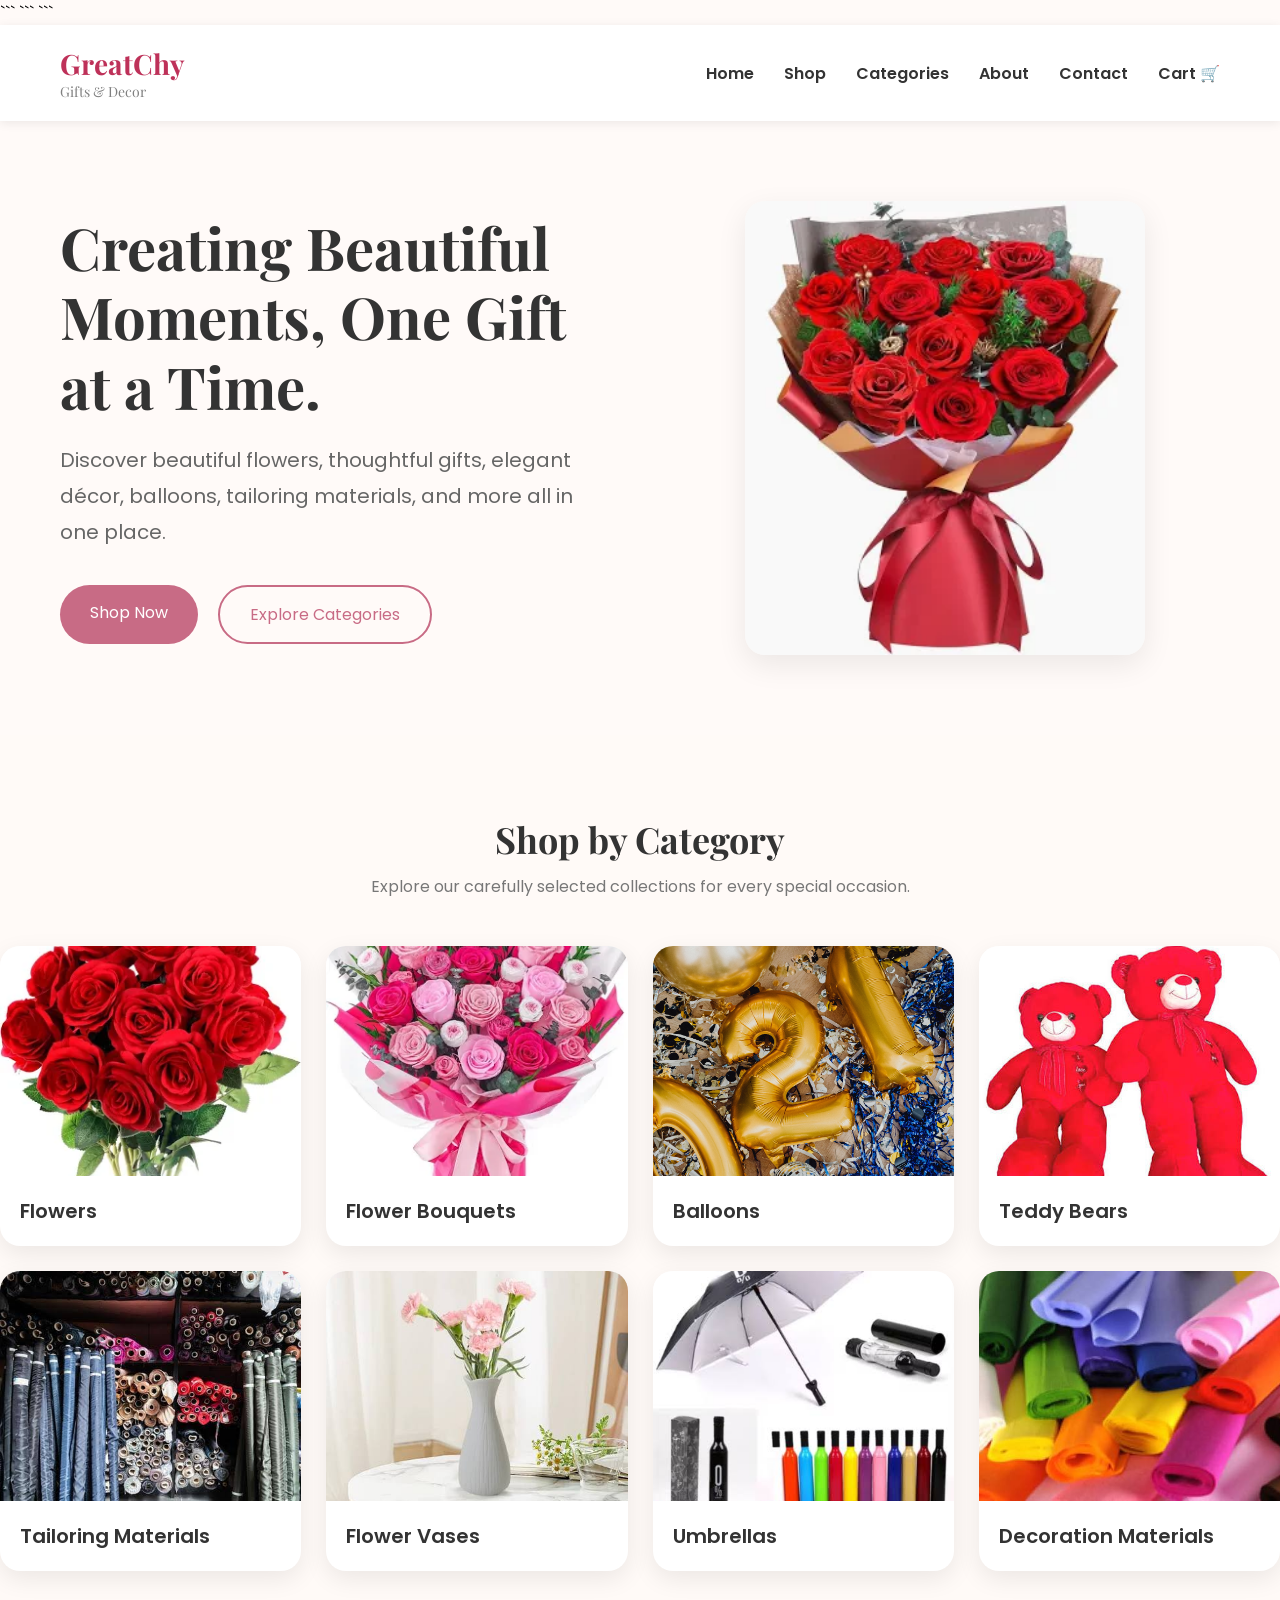
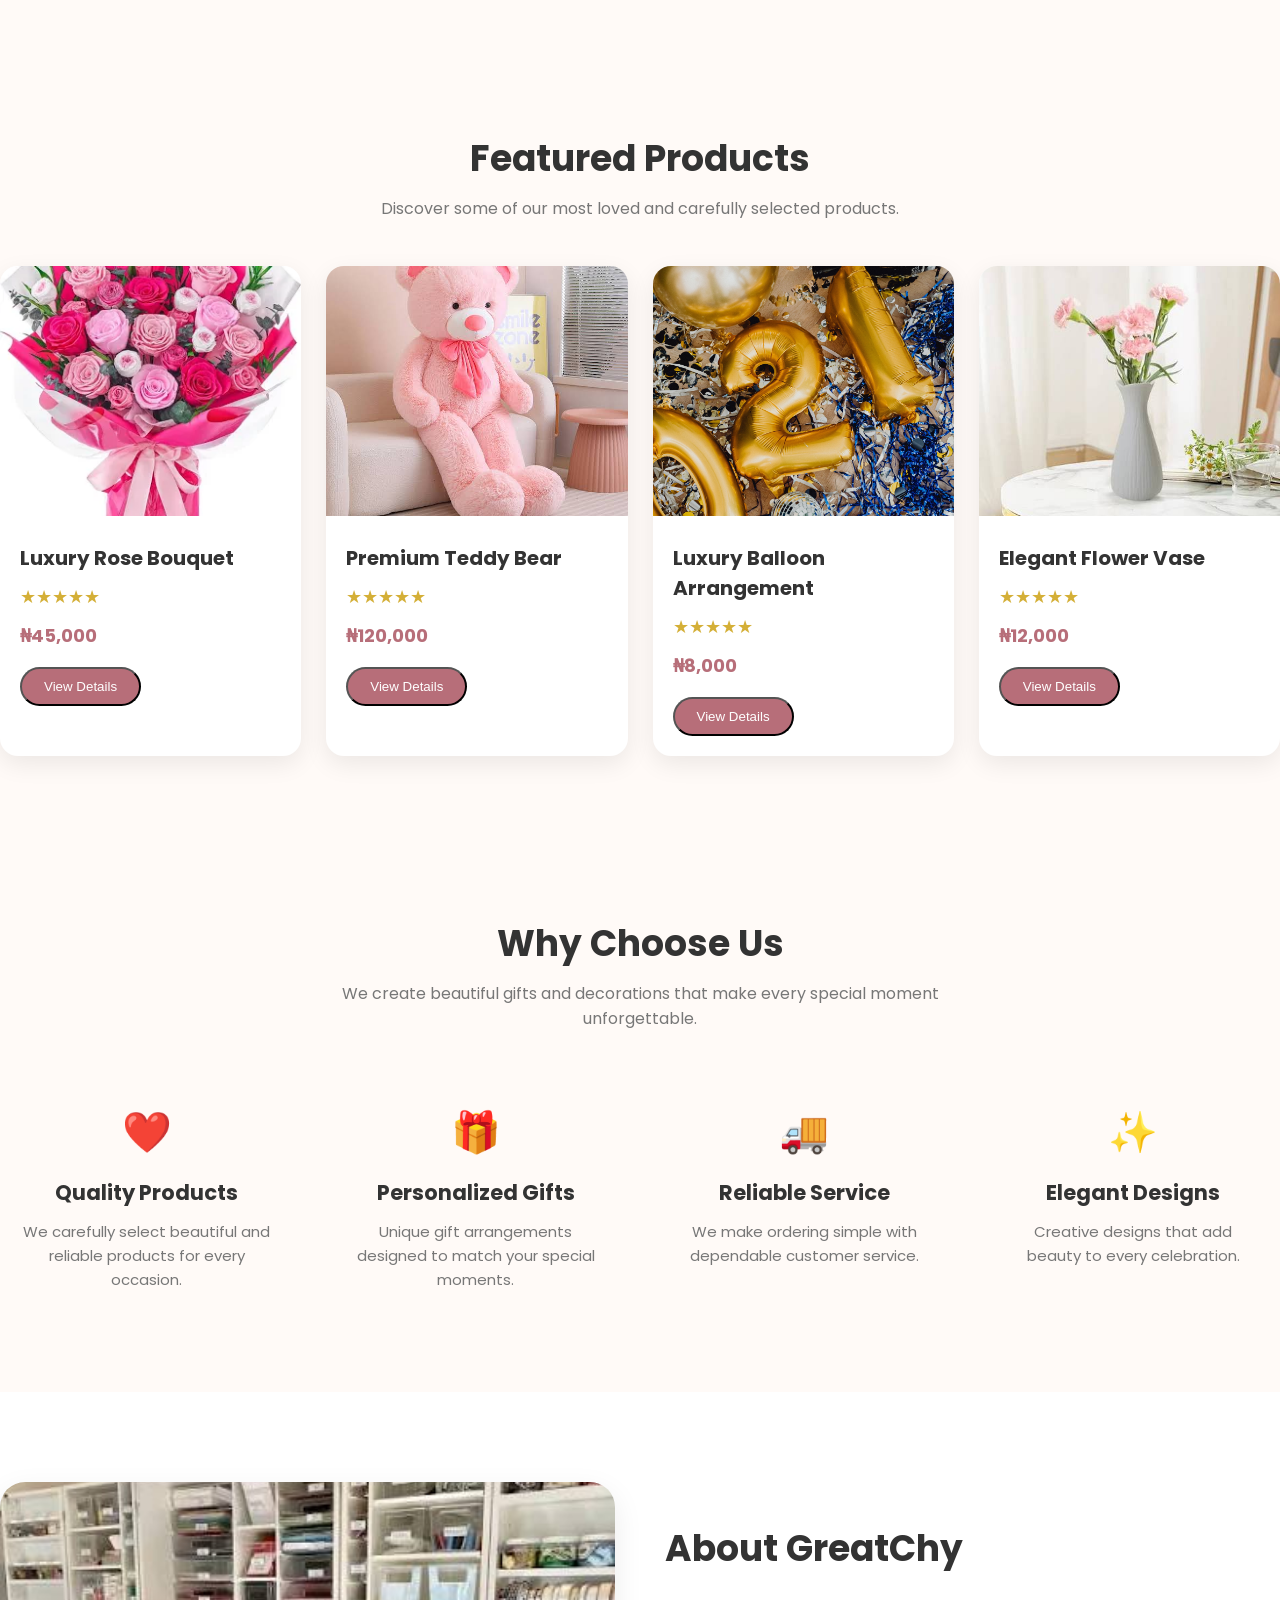
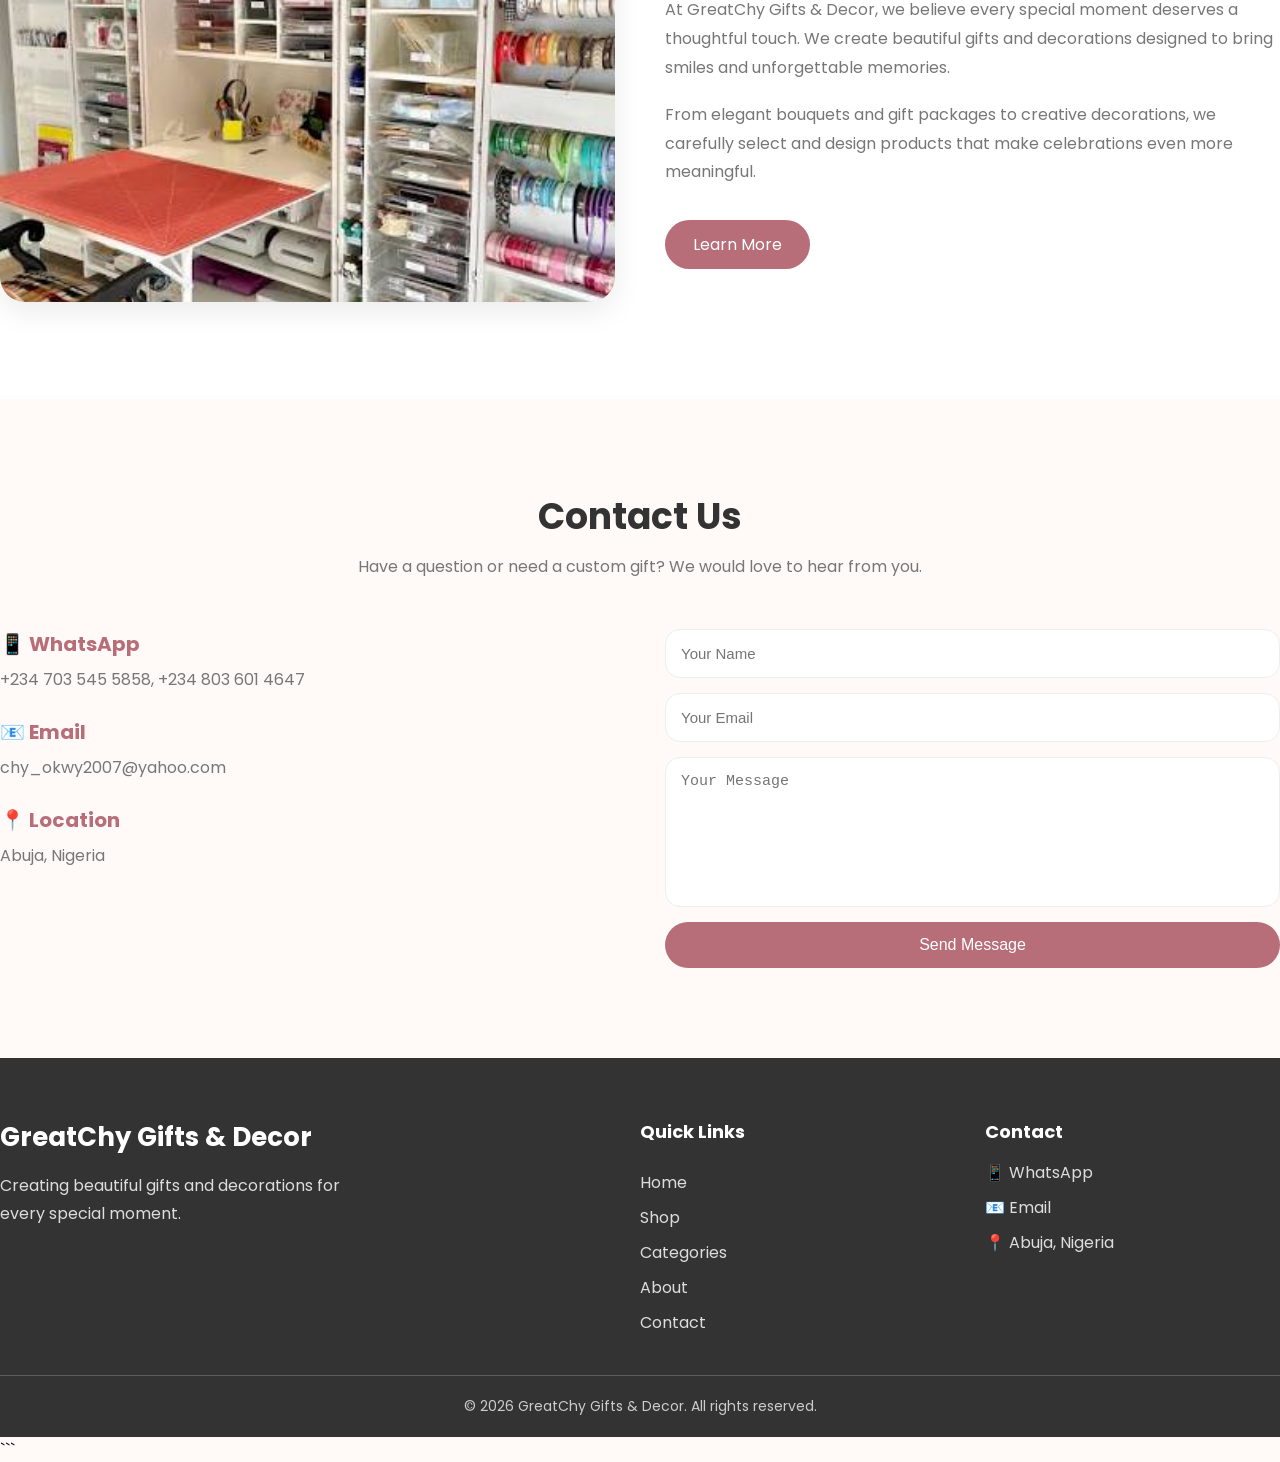
==== commit ec372153: "commit" ====
--- a/index.html
+++ b/index.html
@@ -1,23 +1,34 @@
 <!DOCTYPE html>
+
 <html lang="en">
+
 <head>
     <meta charset="UTF-8">
     <meta name="viewport" content="width=device-width, initial-scale=1.0">
 
-    <title>GreatChy Gifts & Decor</title>
-
-    <!-- Google Fonts -->
-     <link rel="preconnect" href="https://fonts.googleapis.com">
-     <link rel="preconnect" href="https://fonts.gstatic.com" crossorigin>
-
-     <link href="https://fonts.googleapis.com/css2?family=Playfair+Display:wght@600;700&family=Poppins:wght@300;400;500;600;700&display=swap" rel="stylesheet">
-   
-    <link rel="stylesheet" href="css/style.css">
+```
+<title>GreatChy Gifts & Decor</title>
+
+<!-- Google Fonts -->
+<link rel="preconnect" href="https://fonts.googleapis.com">
+<link rel="preconnect" href="https://fonts.gstatic.com" crossorigin>
+
+<link
+    href="https://fonts.googleapis.com/css2?family=Playfair+Display:wght@600;700&family=Poppins:wght@300;400;500;600;700&display=swap"
+    rel="stylesheet">
+
+<!-- Main CSS -->
+<link rel="stylesheet" href="css/style.css">
+```
+
 </head>
 
 <body>
 
-    <header>
+```
+<!--   NAVBAR  -->
+
+<header>
     <nav class="navbar">
 
         <div class="logo">
@@ -26,23 +37,29 @@
         </div>
 
         <ul class="nav-links">
-            <li><a href="#">Home</a></li>
-            <li><a href="#">Shop</a></li>
-            <li><a href="#">Categories</a></li>
-            <li><a href="#">About</a></li>
-            <li><a href="#">Contact</a></li>
+            <li><a href="#home">Home</a></li>
+            <li><a href="#shop">Shop</a></li>
+            <li><a href="#categories">Categories</a></li>
+            <li><a href="#about">About</a></li>
+            <li><a href="#contact">Contact</a></li>
             <li><a href="cart.html">Cart 🛒</a></li>
         </ul>
 
     </nav>
 </header>
+
+
 <main>
 
-    <section class="hero">
+    <!-- HERO SECTION -->
+
+    <section class="hero" id="home">
 
         <div class="hero-text">
 
-            <h1>Creating Beautiful Moments, One Gift at a Time.</h1>
+            <h1>
+                Creating Beautiful Moments, One Gift at a Time.
+            </h1>
 
             <p>
                 Discover beautiful flowers, thoughtful gifts,
@@ -52,11 +69,11 @@
 
             <div class="hero-buttons">
 
-                <a href="#" class="btn-primary">
+                <a href="#shop" class="btn-primary">
                     Shop Now
                 </a>
 
-                <a href="#" class="btn-secondary">
+                <a href="#categories" class="btn-secondary">
                     Explore Categories
                 </a>
 
@@ -64,552 +81,579 @@
 
         </div>
 
+
         <div class="hero-image">
 
             <img
                 src="images/hero/hero-image.jpg"
-                alt="GreatChy Hero Image">
+                alt="GreatChy Gifts and Decor">
 
         </div>
 
     </section>
 
-    <!--  SHOP BY CATEGORY  -->
-
-<section class="categories">
-    <div class="container">
-
-        <h2>Shop by Category</h2>
-        <p class="category-subtitle">
-            Explore our carefully selected collections for every special occasion.
-        </p>
-
-        <div class="category-grid">
-
-            <div class="category-card">
-                <img src="images/categories/flowers.jpg" alt="Flowers">
-                <h3>Flowers</h3>
-            </div>
-
-            <div class="category-card">
-                <img src="images/categories/bouquets.jpg" alt="Flower Bouquets">
-                <h3>Flower Bouquets</h3>
-            </div>
-
-            <div class="category-card">
-                <img src="images/categories/balloons.jpg" alt="Balloons">
-                <h3>Balloons</h3>
-            </div>
-
-            <div class="category-card">
-                <img src="images/categories/teddy-bears.jpg" alt="Teddy Bears">
-                <h3>Teddy Bears</h3>
-            </div>
-
-            <div class="category-card">
-                <img src="images/categories/tailoring.jpg" alt="Tailoring Materials">
-                <h3>Tailoring Materials</h3>
-            </div>
-
-            <div class="category-card">
-                <img src="images/categories/vases.jpg" alt="Flower Vases">
-                <h3>Flower Vases</h3>
-            </div>
-
-            <div class="category-card">
-                <img src="images/categories/umbrellas.jpg" alt="Umbrellas">
-                <h3>Umbrellas</h3>
-            </div>
-
-            <div class="category-card">
-                <img src="images/categories/decorations.jpg" alt="Decoration Materials">
-                <h3>Decoration Materials</h3>
-            </div>
+
+    <!--   SHOP BY CATEGORY  -->
+
+    <section class="categories" id="categories">
+
+        <div class="container">
+
+            <h2>Shop by Category</h2>
+
+            <p class="category-subtitle">
+                Explore our carefully selected collections for every special occasion.
+            </p>
+
+
+            <div class="category-grid">
+
+                <div class="category-card">
+                    <img
+                        src="images/categories/flowers.jpg"
+                        alt="Flowers">
+                    <h3>Flowers</h3>
+                </div>
+
+
+                <div class="category-card">
+                    <img
+                        src="images/categories/bouquets.jpg"
+                        alt="Flower Bouquets">
+                    <h3>Flower Bouquets</h3>
+                </div>
+
+
+                <div class="category-card">
+                    <img
+                        src="images/categories/balloons.jpg"
+                        alt="Balloons">
+                    <h3>Balloons</h3>
+                </div>
+
+
+                <div class="category-card">
+                    <img
+                        src="images/categories/teddy-bears.jpg"
+                        alt="Teddy Bears">
+                    <h3>Teddy Bears</h3>
+                </div>
+
+
+                <div class="category-card">
+                    <img
+                        src="images/categories/tailoring.jpg"
+                        alt="Tailoring Materials">
+                    <h3>Tailoring Materials</h3>
+                </div>
+
+
+                <div class="category-card">
+                    <img
+                        src="images/categories/vases.jpg"
+                        alt="Flower Vases">
+                    <h3>Flower Vases</h3>
+                </div>
+
+
+                <div class="category-card">
+                    <img
+                        src="images/categories/umbrellas.jpg"
+                        alt="Umbrellas">
+                    <h3>Umbrellas</h3>
+                </div>
+
+
+                <div class="category-card">
+                    <img
+                        src="images/categories/decorations.jpg"
+                        alt="Decoration Materials">
+                    <h3>Decoration Materials</h3>
+                </div>
+
+            </div>
+
+        </div>
+
+    </section>
+
+
+    <!-- FEATURED PRODUCTS  -->
+
+    <section class="featured-products" id="shop">
+
+        <div class="container">
+
+            <h2>Featured Products</h2>
+
+            <p class="featured-subtitle">
+                Discover some of our most loved and carefully selected products.
+            </p>
+
+
+            <div class="product-grid">
+
+                <!-- Product 1 -->
+
+                <div class="product-card">
+
+                    <img
+                        src="images/featured/bouquet.jpg"
+                        alt="Luxury Rose Bouquet">
+
+                    <div class="product-info">
+
+                        <h3>Luxury Rose Bouquet</h3>
+
+                        <div class="stars">
+                            ★★★★★
+                        </div>
+
+                        <p class="price">
+                            ₦45,000
+                        </p>
+
+                        <button
+                            class="view-btn"
+                            onclick="openModal('rose')">
+                            View Details
+                        </button>
+
+                    </div>
+
+                </div>
+
+
+                <!-- Product 2 -->
+
+                <div class="product-card">
+
+                    <img
+                        src="images/featured/teddy.jpg"
+                        alt="Premium Teddy Bear">
+
+                    <div class="product-info">
+
+                        <h3>Premium Teddy Bear</h3>
+
+                        <div class="stars">
+                            ★★★★★
+                        </div>
+
+                        <p class="price">
+                            ₦120,000
+                        </p>
+
+                        <button
+                            class="view-btn"
+                            onclick="openModal('teddy')">
+                            View Details
+                        </button>
+
+                    </div>
+
+                </div>
+
+
+                <!-- Product 3 -->
+
+                <div class="product-card">
+
+                    <img
+                        src="images/featured/balloons.jpg"
+                        alt="Luxury Balloon Arrangement">
+
+                    <div class="product-info">
+
+                        <h3>Luxury Balloon Arrangement</h3>
+
+                        <div class="stars">
+                            ★★★★★
+                        </div>
+
+                        <p class="price">
+                            ₦8,000
+                        </p>
+
+                        <button
+                            class="view-btn"
+                            onclick="openModal('balloon')">
+                            View Details
+                        </button>
+
+                    </div>
+
+                </div>
+
+
+                <!-- Product 4 -->
+
+                <div class="product-card">
+
+                    <img
+                        src="images/featured/vase.jpg"
+                        alt="Elegant Flower Vase">
+
+                    <div class="product-info">
+
+                        <h3>Elegant Flower Vase</h3>
+
+                        <div class="stars">
+                            ★★★★★
+                        </div>
+
+                        <p class="price">
+                            ₦12,000
+                        </p>
+
+                        <button
+                            class="view-btn"
+                            onclick="openModal('vase')">
+                            View Details
+                        </button>
+
+                    </div>
+
+                </div>
+
+            </div>
+
+        </div>
+
+    </section>
+
+
+    <!--  WHY CHOOSE US  -->
+
+    <section class="why-us">
+
+        <div class="container">
+
+            <h2>Why Choose Us</h2>
+
+            <p class="why-subtitle">
+                We create beautiful gifts and decorations
+                that make every special moment unforgettable.
+            </p>
+
+
+            <div class="why-grid">
+
+                <div class="why-item">
+
+                    <div class="why-icon">
+                        ❤️
+                    </div>
+
+                    <h3>Quality Products</h3>
+
+                    <p>
+                        We carefully select beautiful and
+                        reliable products for every occasion.
+                    </p>
+
+                </div>
+
+
+                <div class="why-item">
+
+                    <div class="why-icon">
+                        🎁
+                    </div>
+
+                    <h3>Personalized Gifts</h3>
+
+                    <p>
+                        Unique gift arrangements designed
+                        to match your special moments.
+                    </p>
+
+                </div>
+
+
+                <div class="why-item">
+
+                    <div class="why-icon">
+                        🚚
+                    </div>
+
+                    <h3>Reliable Service</h3>
+
+                    <p>
+                        We make ordering simple with
+                        dependable customer service.
+                    </p>
+
+                </div>
+
+
+                <div class="why-item">
+
+                    <div class="why-icon">
+                        ✨
+                    </div>
+
+                    <h3>Elegant Designs</h3>
+
+                    <p>
+                        Creative designs that add beauty
+                        to every celebration.
+                    </p>
+
+                </div>
+
+            </div>
+
+        </div>
+
+    </section>
+
+
+    <!--  ABOUT US -->
+
+    <section class="about-us" id="about">
+
+        <div class="container">
+
+            <div class="about-content">
+
+                <div class="about-image">
+
+                    <img
+                        src="images/about/about-shop.jpg"
+                        alt="GreatChy Gifts and Decor">
+
+                </div>
+
+
+                <div class="about-text">
+
+                    <h2>About GreatChy</h2>
+
+                    <p>
+                        At GreatChy Gifts & Decor, we believe every
+                        special moment deserves a thoughtful touch.
+                        We create beautiful gifts and decorations
+                        designed to bring smiles and unforgettable
+                        memories.
+                    </p>
+
+                    <p>
+                        From elegant bouquets and gift packages to
+                        creative decorations, we carefully select and
+                        design products that make celebrations even
+                        more meaningful.
+                    </p>
+
+                    <a href="#contact" class="about-btn">
+                        Learn More
+                    </a>
+
+                </div>
+
+            </div>
+
+        </div>
+
+    </section>
+
+
+    <!--  PRODUCT MODAL  -->
+
+    <div class="modal" id="productModal">
+
+        <div class="modal-content">
+
+            <span
+                class="close"
+                onclick="closeModal()">
+                &times;
+            </span>
+
+            <img
+                id="modalImage"
+                src=""
+                alt="Product">
+
+            <h2 id="modalTitle"></h2>
+
+            <div class="stars">
+                ★★★★★
+            </div>
+
+            <p id="modalPrice"></p>
+
+            <img
+                id="modalCartImage"
+                src=""
+                alt=""
+                style="display: none;">
+
+            <p id="modalDescription"></p>
+
+            <button
+                class="order-btn"
+                onclick="addToCart()">
+                Add to Cart 🛒
+            </button>
 
         </div>
 
     </div>
-</section>
-<!--   FEATURED PRODUCTS -->
-
-<section class="featured-products">
-    <div class="container">
-
-        <h2>Featured Products</h2>
-
-        <p class="featured-subtitle">
-            Discover some of our most loved and carefully selected products.
-        </p>
-
-        <div class="product-grid">
-
-            <!-- Product 1 -->
-            <div class="product-card">
-                <img src="images/featured/bouquet.jpg" alt="Luxury Rose Bouquet">
-
-                <div class="product-info">
-                    <h3>Luxury Rose Bouquet</h3>
-
-                    <div class="stars">
-                        ★★★★★
-                    </div>
-
-                    <p class="price">₦45,000</p>
-
-                    <button class="view-btn" onclick="openModal('rose')">
-    View Details
-</button>
-                </div>
-            </div>
-
-            <!-- Product 2 -->
-            <div class="product-card">
-                <img src="images/featured/teddy.jpg" alt="Premium Teddy Bear">
-
-                <div class="product-info">
-                    <h3>Premium Teddy Bear</h3>
-
-                    <div class="stars">
-                        ★★★★★
-                    </div>
-
-                    <p class="price">₦120,000</p>
-
-                    <button class="view-btn" onclick="openModal('teddy')">
-                        View Details
+
+
+    <!--   CONTACT SECTION  -->
+
+    <section class="contact" id="contact">
+
+        <div class="container">
+
+            <h2>Contact Us</h2>
+
+            <p class="contact-subtitle">
+                Have a question or need a custom gift?
+                We would love to hear from you.
+            </p>
+
+
+            <div class="contact-content">
+
+                <div class="contact-info">
+
+                    <div class="contact-item">
+
+                        <h3>📱 WhatsApp</h3>
+
+                        <p>
+                            +234 703 545 5858,
+                            +234 803 601 4647
+                        </p>
+
+                    </div>
+
+
+                    <div class="contact-item">
+
+                        <h3>📧 Email</h3>
+
+                        <p>
+                            chy_okwy2007@yahoo.com
+                        </p>
+
+                    </div>
+
+
+                    <div class="contact-item">
+
+                        <h3>📍 Location</h3>
+
+                        <p>
+                            Abuja, Nigeria
+                        </p>
+
+                    </div>
+
+                </div>
+
+
+                <form class="contact-form">
+
+                    <input
+                        type="text"
+                        placeholder="Your Name"
+                        required>
+
+                    <input
+                        type="email"
+                        placeholder="Your Email"
+                        required>
+
+                    <textarea
+                        placeholder="Your Message"
+                        required></textarea>
+
+                    <button type="submit">
+                        Send Message
                     </button>
-                </div>
-            </div>
-
-            <!-- Product 3 -->
-            <div class="product-card">
-                <img src="images/featured/balloons.jpg" alt="Luxury Balloon Arrangement">
-
-                <div class="product-info">
-                    <h3>Luxury Balloon Arrangement</h3>
-
-                    <div class="stars">
-                        ★★★★★
-                    </div>
-
-                    <p class="price">₦8,000</p>
-
-                    <button class="view-btn" onclick="openModal('balloon')">
-    View Details
-</button>
-                </div>
-            </div>
-
-            <!-- Product 4 -->
-            <div class="product-card">
-                <img src="images/featured/vase.jpg" alt="Elegant Flower Vase">
-
-                <div class="product-info">
-                    <h3>Elegant Flower Vase</h3>
-
-                    <div class="stars">
-                        ★★★★★
-                    </div>
-
-                    <p class="price">₦12,000</p>
-
-                    <button class="view-btn" onclick="openModal('vase')">
-                        View Details
-                    </button>
-                </div>
-            </div>
-
-        </div>
-
-    </div>
-</section>
-<!--  PRODUCT CATEGORIES -->
-
-<section class="categories">
-    <div class="container">
-
-        <h2>Explore Our Categories</h2>
-
-        <p class="category-subtitle">
-            Find the perfect gift for every special occasion.
-        </p>
-
-
-        <div class="category-grid">
-
-
-            <div class="category-card">
-                <img src="images/categories/balloons.jpg" alt="Balloons">
-
-                <div class="category-info">
-                    <h3>Balloons</h3>
+
+                </form>
+
+            </div>
+
+        </div>
+
+    </section>
+
+
+    <!-- FOOTER -->
+
+    <footer class="footer">
+
+        <div class="container">
+
+            <div class="footer-content">
+
+                <div class="footer-brand">
+
+                    <h2>
+                        GreatChy Gifts & Decor
+                    </h2>
+
                     <p>
-                        Elegant balloon arrangements for every celebration.
+                        Creating beautiful gifts and
+                        decorations for every special moment.
                     </p>
-                </div>
-            </div>
-
-
-
-            <div class="category-card">
-                <img src="images/categories/flowers.jpg" alt="Flowers">
-
-                <div class="category-info">
-                    <h3>Flowers</h3>
-                    <p>
-                        Beautiful floral gifts for special moments.
-                    </p>
-                </div>
-            </div>
-
-
-
-            <div class="category-card">
-                <img src="images/categories/teddy.jpg" alt="Teddy Bears">
-
-                <div class="category-info">
-                    <h3>Teddy Bears</h3>
-                    <p>
-                        Cute gifts made to create memories.
-                    </p>
-                </div>
-            </div>
-
-
-
-            <div class="category-card">
-                <img src="images/categories/gifts.jpg" alt="Gift Packages">
-
-                <div class="category-info">
-                    <h3>Gift Packages</h3>
-                    <p>
-                        Thoughtfully arranged gifts for your loved ones.
-                    </p>
-                </div>
-            </div>
-
-
-
-            <div class="category-card">
-                <img src="images/categories/decorations.jpg" alt="Decorations">
-
-                <div class="category-info">
-                    <h3>Decorations</h3>
-                    <p>
-                        Stylish pieces to beautify your events.
-                    </p>
-                </div>
-            </div>
-
-
-        </div>
-
-    </div>
-</section>
-<!-- ==========================
-     WHY CHOOSE US
-========================== -->
-
-<section class="why-us">
-
-    <div class="container">
-
-        <h2>Why Choose Us</h2>
-
-        <p class="why-subtitle">
-            We create beautiful gifts and decorations
-            that make every special moment unforgettable.
-        </p>
-
-
-        <div class="why-grid">
-
-
-            <div class="why-item">
-
-                <div class="why-icon">
-                    ❤️
-                </div>
-
-                <h3>Quality Products</h3>
+
+                </div>
+
+
+                <div class="footer-links">
+
+                    <h3>Quick Links</h3>
+
+                    <a href="#home">Home</a>
+                    <a href="#shop">Shop</a>
+                    <a href="#categories">Categories</a>
+                    <a href="#about">About</a>
+                    <a href="#contact">Contact</a>
+
+                </div>
+
+
+                <div class="footer-contact">
+
+                    <h3>Contact</h3>
+
+                    <p>📱 WhatsApp</p>
+                    <p>📧 Email</p>
+                    <p>📍 Abuja, Nigeria</p>
+
+                </div>
+
+            </div>
+
+
+            <div class="footer-bottom">
 
                 <p>
-                    We carefully select beautiful and
-                    reliable products for every occasion.
+                    © 2026 GreatChy Gifts & Decor.
+                    All rights reserved.
                 </p>
 
             </div>
 
-
-
-            <div class="why-item">
-
-                <div class="why-icon">
-                    🎁
-                </div>
-
-                <h3>Personalized Gifts</h3>
-
-                <p>
-                    Unique gift arrangements designed
-                    to match your special moments.
-                </p>
-
-            </div>
-
-
-
-            <div class="why-item">
-
-                <div class="why-icon">
-                    🚚
-                </div>
-
-                <h3>Reliable Service</h3>
-
-                <p>
-                    We make ordering simple with
-                    dependable customer service.
-                </p>
-
-            </div>
-
-
-
-            <div class="why-item">
-
-                <div class="why-icon">
-                    ✨
-                </div>
-
-                <h3>Elegant Designs</h3>
-
-                <p>
-                    Creative designs that add beauty
-                    to every celebration.
-                </p>
-
-            </div>
-
-
-        </div>
-
-    </div>
-
-</section>
-<!-- ==========================
-     ABOUT US SECTION
-========================== -->
-
-<section class="about-us">
-
-    <div class="container">
-
-        <div class="about-content">
-
-
-            <div class="about-image">
-
-                <img src="images/about/about-shop.jpg" 
-                alt="GreatChy Gifts and Decor">
-
-            </div>
-
-
-
-            <div class="about-text">
-
-                <h2>About GreatChy</h2>
-
-                <p>
-                    At GreatChy Gifts & Decor, we believe every
-                    special moment deserves a thoughtful touch.
-                    We create beautiful gifts and decorations
-                    designed to bring smiles and unforgettable
-                    memories.
-                </p>
-
-
-                <p>
-                    From elegant bouquets and gift packages to
-                    creative decorations, we carefully select and
-                    design products that make celebrations even
-                    more meaningful.
-                </p>
-
-
-                <a href="#" class="about-btn">
-                    Learn More
-                </a>
-
-
-            </div>
-
-
-        </div>
-
-    </div>
-
-</section>
-<!-- PRODUCT MODAL -->
-
-<div class="modal" id="productModal">
-
-    <div class="modal-content">
-
-        <span class="close" onclick="closeModal()">
-            &times;
-        </span>
-
-        <img id="modalImage" src="" alt="Product">
-
-        <h2 id="modalTitle"></h2>
-
-<div class="stars">
-    ★★★★★
-</div>
-
-<p id="modalPrice"></p>
-
-<img id="modalCartImage" src="" style="display:none;">
-
-        <p id="modalDescription"></p>
-
-        <button class="order-btn" onclick="addToCart()">
-    Add to Cart 🛒
-</button>
-
-    </div>
-
-</div>
-<!--  CONTACT SECTION  -->
-
-<section class="contact">
-
-    <div class="container">
-
-        <h2>Contact Us</h2>
-
-        <p class="contact-subtitle">
-            Have a question or need a custom gift?
-            We would love to hear from you.
-        </p>
-
-
-        <div class="contact-content">
-
-
-            <div class="contact-info">
-
-                <div class="contact-item">
-                    <h3>📱 WhatsApp</h3>
-                    <p>+234 703 545 5858, +234 803 601 4647</p>
-                </div>
-
-
-                <div class="contact-item">
-                    <h3>📧 Email</h3>
-                    <p>chy_okwy2007@yahoo.com</p>
-                </div>
-
-
-                <div class="contact-item">
-                    <h3>📍 Location</h3>
-                    <p>Abuja, Nigeria</p>
-                </div>
-
-
-            </div>
-
-
-
-            <form class="contact-form">
-
-                <input type="text" placeholder="Your Name">
-
-                <input type="email" placeholder="Your Email">
-
-                <textarea placeholder="Your Message"></textarea>
-
-                <button type="submit">
-                    Send Message
-                </button>
-
-            </form>
-
-
-        </div>
-
-    </div>
-
-</section>
-<!-- FOOTER -->
-
-<footer class="footer">
-
-    <div class="container">
-
-        <div class="footer-content">
-
-
-            <div class="footer-brand">
-
-                <h2>GreatChy Gifts & Decor</h2>
-
-                <p>
-                    Creating beautiful gifts and
-                    decorations for every special moment.
-                </p>
-
-            </div>
-
-
-
-            <div class="footer-links">
-
-                <h3>Quick Links</h3>
-
-                <a href="#">Home</a>
-                <a href="#">Shop</a>
-                <a href="#">Categories</a>
-                <a href="#">About</a>
-                <a href="#">Contact</a>
-
-            </div>
-
-
-
-            <div class="footer-contact">
-
-                <h3>Contact</h3>
-
-                <p>📱 WhatsApp</p>
-                <p>📧 Email</p>
-                <p>📍 Abuja, Nigeria</p>
-
-            </div>
-
-
-        </div>
-
-
-        <div class="footer-bottom">
-
-            <p>
-                © 2026 GreatChy Gifts & Decor.
-                All rights reserved.
-            </p>
-
-        </div>
-
-
-    </div>
-
-</footer>
+        </div>
+
+    </footer>
+
 </main>
-    <!-- JavaScript -->
-    <script src="js/script.js"></script>
-
+
+
+<!-- JAVASCRIPT -->
+
+<script src="js/script.js"></script>
+```
 
 </body>
-</html>+
+</html>
--- a/css/style.css
+++ b/css/style.css
@@ -1,4 +1,4 @@
-/* RESET */
+/*  RESET  */
 
 * {
     margin: 0;
@@ -6,28 +6,25 @@
     box-sizing: border-box;
 }
 
-/* BODY */
+
+/*  BODY */
 
 body {
-    font-family:  "Poppins", sans-serif;
+    font-family: "Poppins", sans-serif;
     background-color: #fffaf8;
 }
 
-/* NAVBAR */
+
+/*  NAVBAR */
 
 .navbar {
     display: flex;
     justify-content: space-between;
     align-items: center;
-
     padding: 20px 60px;
-
     background: white;
-
-    box-shadow: 0 2px 10px rgba(0,0,0,0.08);
-}
-
-/* LOGO  */
+    box-shadow: 0 2px 10px rgba(0, 0, 0, 0.08);
+}
 
 .logo {
     font-family: "Playfair Display", serif;
@@ -43,8 +40,6 @@
     font-weight: normal;
 }
 
-/*  NAV LINKS  */
-
 .nav-links {
     display: flex;
     list-style: none;
@@ -62,266 +57,141 @@
     color: #c86b85;
 }
 
-/*  HERO SECTION  */
-
-.hero{
-
-    display:flex;
-
-    justify-content:space-between;
-
-    align-items:center;
-
-    padding:80px 60px;
-
-    gap:60px;
-
-}
-
-.hero-text{
-
-    flex:1;
-
-}
-
-.hero-text h1{
-
-    font-family:"Playfair Display", serif;
-
-    font-size:58px;
-
-    color:#333;
-
-    line-height:1.2;
-
-    margin-bottom:20px;
-
-}
-
-.hero-text p{
-
-    font-size:20px;
-
-    color:#666;
-
-    line-height:1.8;
-
-    margin-bottom:35px;
-
-}
-
-.hero-buttons{
-
-    display:flex;
-
-    gap:20px;
-
-}
-
-.btn-primary{
-
-    background:#c86b85;
-
-    color:white;
-
-    padding:15px 30px;
-
-    text-decoration:none;
-
-    border-radius:50px;
-
-    transition:.3s;
-
-}
-
-.btn-primary:hover{
-
-    background:#b45d76;
-
-}
-
-.btn-secondary{
-
-    border:2px solid #c86b85;
-
-    color:#c86b85;
-
-    padding:15px 30px;
-
-    text-decoration:none;
-
-    border-radius:50px;
-
-    transition:.3s;
-
-}
-
-.btn-secondary:hover{
-
-    background:#c86b85;
-
-    color:white;
-
-}
-
-.hero-image{
-
-    flex:1;
-
-}
-
-.hero-image img{
-     width:100%;
-    max-width:400px;
-    height:auto;
-    display:block;
-    margin:0 auto;
-
-    border-radius:20px;
-
-    box-shadow:0 10px 30px rgba(0,0,0,0.08);
-
-
-}
-/* ==========================
-   SHOP BY CATEGORY
-========================== */
-
-.categories{
-
-    padding:80px 60px;
-
-    text-align:center;
-
-}
-
-.categories h2{
-
-    font-family:"Playfair Display", serif;
-
-    font-size:42px;
-
-    margin-bottom:15px;
-
-    color:#333;
-
-}
-
-.category-subtitle{
-
-    color:#666;
-
-    font-size:18px;
-
-    margin-bottom:50px;
-
-}
-.category-grid{
-
-    display:grid;
-
-    grid-template-columns:repeat(4,1fr);
-
-    gap:30px;
-
-}
-.category-card{
-
-    background:white;
-
-    border-radius:20px;
-
-    overflow:hidden;
-
-    box-shadow:0 8px 25px rgba(0,0,0,0.08);
-
-    transition:0.3s;
-
-    cursor:pointer;
-
-}
-.category-card:hover{
-
-    transform:translateY(-10px);
-
-}
-.category-card img{
-
-    width:100%;
-
-    height:220px;
-
-    object-fit:cover;
-
-}
-.category-card h3{
-
-    padding:20px;
-
-    font-size:20px;
-
-    color:#333;
-
-}
-
-/*  SHOP BY CATEGORY */
+
+/* HERO SECTION  */
+
+.hero {
+    display: flex;
+    justify-content: space-between;
+    align-items: center;
+    padding: 80px 60px;
+    gap: 60px;
+}
+
+.hero-text {
+    flex: 1;
+}
+
+.hero-text h1 {
+    font-family: "Playfair Display", serif;
+    font-size: 58px;
+    color: #333;
+    line-height: 1.2;
+    margin-bottom: 20px;
+}
+
+.hero-text p {
+    font-size: 20px;
+    color: #666;
+    line-height: 1.8;
+    margin-bottom: 35px;
+}
+
+.hero-buttons {
+    display: flex;
+    gap: 20px;
+}
+
+.btn-primary {
+    background: #c86b85;
+    color: white;
+    padding: 15px 30px;
+    text-decoration: none;
+    border-radius: 50px;
+    transition: 0.3s;
+}
+
+.btn-primary:hover {
+    background: #b45d76;
+}
+
+.btn-secondary {
+    border: 2px solid #c86b85;
+    color: #c86b85;
+    padding: 15px 30px;
+    text-decoration: none;
+    border-radius: 50px;
+    transition: 0.3s;
+}
+
+.btn-secondary:hover {
+    background: #c86b85;
+    color: white;
+}
+
+.hero-image {
+    flex: 1;
+}
+
+.hero-image img {
+    width: 100%;
+    max-width: 400px;
+    height: auto;
+    display: block;
+    margin: 0 auto;
+    border-radius: 20px;
+    box-shadow: 0 10px 30px rgba(0, 0, 0, 0.08);
+}
+
+
+/* SHOP BY CATEGORY  */
 
 .categories {
-    padding: 80px 8%;
-    background-color: #f9f9f9;
-    text-align: center;
+    padding: 80px 0;
+    background-color: #fffaf7;
 }
 
 .categories h2 {
-    font-size: 2.5rem;
-    color: #d63384;
-    margin-bottom: 15px;
-    font-weight: 700;
-}
+    text-align: center;
+    font-family: "Playfair Display", serif;
+    font-size: 36px;
+    color: #333;
+    margin-bottom: 10px;
+}
+
 .category-subtitle {
-    font-size: 1.05rem;
+    text-align: center;
     color: #777;
-    margin-bottom: 60px;
+    font-size: 16px;
     max-width: 650px;
-    margin-left: auto;
-    margin-right: auto;
+    margin: 0 auto 45px;
     line-height: 1.7;
 }
+
 .category-grid {
     display: grid;
-    grid-template-columns: repeat(auto-fit, minmax(220px, 1fr));
+    grid-template-columns: repeat(4, 1fr);
     gap: 25px;
 }
 
 .category-card {
-    background: #fff;
+    background-color: white;
     border-radius: 20px;
     overflow: hidden;
-    box-shadow: 0 10px 25px rgba(0, 0, 0, 0.08);
-    transition: all 0.4s ease;
+    box-shadow: 0 8px 25px rgba(0, 0, 0, 0.08);
+    transition: transform 0.3s ease, box-shadow 0.3s ease;
     cursor: pointer;
-    border: 2px solid transparent;
 }
 
 .category-card:hover {
-    transform: translateY(-10px);
-    box-shadow: 0 18px 35px rgba(0, 0, 0, 0.18);
-    border-color: #f8c8dc;
-}
+    transform: translateY(-8px);
+    box-shadow: 0 15px 35px rgba(0, 0, 0, 0.12);
+}
+
 .category-card img {
     width: 100%;
-    height: 250px;
+    height: 230px;
     object-fit: cover;
     display: block;
-    transition: transform 0.5s ease;
+    transition: transform 0.4s ease;
 }
 
 .category-card:hover img {
-    transform: scale(1.08);
+    transform: scale(1.05);
 }
 
 .category-card h3 {
-    font-size: 1.2rem;
+    font-size: 20px;
     font-weight: 600;
     color: #333;
     padding: 20px;
@@ -333,25 +203,20 @@
     color: #d63384;
 }
 
-/*  FEATURED PRODUCTS SECTION */
+
+/* FEATURED PRODUCTS SECTION */
 
 .featured-products {
     padding: 80px 0;
     background-color: #fffaf7;
 }
 
-
-/* Section Heading */
-
 .featured-products h2 {
     text-align: center;
     font-size: 36px;
     color: #333;
     margin-bottom: 10px;
 }
-
-
-/* Subtitle */
 
 .featured-subtitle {
     text-align: center;
@@ -359,9 +224,6 @@
     font-size: 16px;
     margin-bottom: 45px;
 }
-
-
-/* Product Grid */
 
 .product-grid {
     display: grid;
@@ -369,27 +231,18 @@
     gap: 25px;
 }
 
-
-/* Product Card */
-
 .product-card {
     background-color: white;
     border-radius: 18px;
     overflow: hidden;
-    box-shadow: 0 8px 25px rgba(0,0,0,0.08);
+    box-shadow: 0 8px 25px rgba(0, 0, 0, 0.08);
     transition: transform 0.3s ease, box-shadow 0.3s ease;
 }
-
-
-/* Card Hover */
 
 .product-card:hover {
     transform: translateY(-8px);
-    box-shadow: 0 15px 35px rgba(0,0,0,0.12);
-}
-
-
-/* Product Image */
+    box-shadow: 0 15px 35px rgba(0, 0, 0, 0.12);
+}
 
 .product-card img {
     width: 100%;
@@ -397,33 +250,21 @@
     object-fit: cover;
 }
 
-
-/* Product Information */
-
 .product-info {
     padding: 20px;
 }
 
-
-/* Product Name */
-
 .product-info h3 {
     font-size: 20px;
     color: #333;
     margin-bottom: 10px;
 }
-
-
-/* Stars */
 
 .stars {
     color: #d4af37;
     font-size: 18px;
     margin-bottom: 12px;
 }
-
-
-/* Price */
 
 .price {
     font-size: 18px;
@@ -431,9 +272,6 @@
     color: #b76e79;
     margin-bottom: 18px;
 }
-
-
-/* View Details Button */
 
 .view-btn {
     display: inline-block;
@@ -445,13 +283,11 @@
     transition: all 0.3s ease;
 }
 
-
-/* Button Hover */
-
 .view-btn:hover {
     background-color: #8f4f59;
     transform: scale(1.05);
 }
+
 
 /* PRODUCT MODAL */
 
@@ -463,11 +299,10 @@
     top: 0;
     width: 100%;
     height: 100%;
-    background: rgba(0,0,0,0.5);
+    background: rgba(0, 0, 0, 0.5);
     justify-content: center;
     align-items: center;
 }
-
 
 .modal-content {
     background: white;
@@ -478,14 +313,12 @@
     position: relative;
 }
 
-
 .modal-content img {
     width: 100%;
     height: 250px;
     object-fit: cover;
     border-radius: 15px;
 }
-
 
 .close {
     position: absolute;
@@ -494,7 +327,6 @@
     font-size: 30px;
     cursor: pointer;
 }
-
 
 .order-btn {
     background: #b76e79;
@@ -505,115 +337,24 @@
     cursor: pointer;
 }
 
-
 .order-btn:hover {
     background: #8f4f59;
 }
 
-/* PRODUCT CATEGORIES SECTION */
-
-.categories {
-    padding: 80px 0;
-    background-color: #ffffff;
-}
-
-
-/* Heading */
-
-.categories h2 {
-    text-align: center;
-    font-size: 36px;
-    color: #333;
-    margin-bottom: 10px;
-}
-
-
-/* Subtitle */
-
-.category-subtitle {
-    text-align: center;
-    color: #777;
-    font-size: 16px;
-    margin-bottom: 45px;
-}
-
-
-/* Category Grid */
-
-.category-grid {
-    display: grid;
-    grid-template-columns: repeat(3, 1fr);
-    gap: 30px;
-}
-
-
-/* Category Card */
-
-.category-card {
-    background-color: #fffaf7;
-    border-radius: 20px;
-    overflow: hidden;
-    box-shadow: 0 8px 25px rgba(0,0,0,0.08);
-    transition: transform 0.3s ease, box-shadow 0.3s ease;
-}
-
-
-/* Hover Effect */
-
-.category-card:hover {
-    transform: translateY(-8px);
-    box-shadow: 0 15px 35px rgba(0,0,0,0.12);
-}
-
-
-/* Category Image */
-
-.category-card img {
-    width: 100%;
-    height: 230px;
-    object-fit: cover;
-}
-
-
-/* Category Text */
-
-.category-info {
-    padding: 20px;
-    text-align: center;
-}
-
-
-.category-info h3 {
-    font-size: 22px;
-    color: #333;
-    margin-bottom: 10px;
-}
-
-
-.category-info p {
-    font-size: 15px;
-    color: #777;
-    line-height: 1.6;
-}
-/*  WHY CHOOSE US SECTION  */
+
+/* WHY CHOOSE US SECTION */
 
 .why-us {
     padding: 80px 0;
     background-color: #fffaf7;
 }
 
-
-/* Heading */
-
 .why-us h2 {
     text-align: center;
     font-size: 36px;
     color: #333;
     margin-bottom: 10px;
 }
-
-
-/* Subtitle */
 
 .why-subtitle {
     text-align: center;
@@ -624,55 +365,41 @@
     line-height: 1.6;
 }
 
-
-/* Why Grid */
-
 .why-grid {
     display: grid;
     grid-template-columns: repeat(4, 1fr);
     gap: 35px;
 }
 
-
-/* Individual Items */
-
 .why-item {
     text-align: center;
     padding: 20px;
 }
-
-
-/* Icons */
 
 .why-icon {
     font-size: 40px;
     margin-bottom: 15px;
 }
 
-
-/* Titles */
-
 .why-item h3 {
     font-size: 21px;
     color: #333;
     margin-bottom: 12px;
 }
-
-
-/* Description */
 
 .why-item p {
     color: #777;
     font-size: 15px;
     line-height: 1.6;
 }
-/*  ABOUT US SECTION  */
+
+
+/* ABOUT US SECTION  */
 
 .about-us {
     padding: 90px 0;
     background-color: #ffffff;
 }
-
 
 .about-content {
     display: grid;
@@ -681,26 +408,19 @@
     gap: 50px;
 }
 
-
-/* About Image */
-
 .about-image img {
     width: 100%;
     height: 420px;
     object-fit: cover;
     border-radius: 25px;
-    box-shadow: 0 10px 30px rgba(0,0,0,0.08);
-}
-
-
-/* About Text */
+    box-shadow: 0 10px 30px rgba(0, 0, 0, 0.08);
+}
 
 .about-text h2 {
     font-size: 36px;
     color: #333;
     margin-bottom: 20px;
 }
-
 
 .about-text p {
     color: #777;
@@ -708,9 +428,6 @@
     line-height: 1.8;
     margin-bottom: 18px;
 }
-
-
-/* Learn More Button */
 
 .about-btn {
     display: inline-block;
@@ -723,30 +440,25 @@
     transition: all 0.3s ease;
 }
 
-
 .about-btn:hover {
     background-color: #8f4f59;
     transform: translateY(-3px);
 }
-/* CONTACT SECTION  */
+
+
+/* CONTACT SECTION */
 
 .contact {
     padding: 90px 0;
     background-color: #fffaf7;
 }
 
-
-/* Heading */
-
 .contact h2 {
     text-align: center;
     font-size: 36px;
     color: #333;
     margin-bottom: 10px;
 }
-
-
-/* Subtitle */
 
 .contact-subtitle {
     text-align: center;
@@ -755,9 +467,6 @@
     margin: 0 auto 50px;
     line-height: 1.6;
 }
-
-
-/* Contact Layout */
 
 .contact-content {
     display: grid;
@@ -766,15 +475,11 @@
     align-items: start;
 }
 
-
-/* Contact Information */
-
 .contact-info {
     display: flex;
     flex-direction: column;
     gap: 25px;
 }
-
 
 .contact-item h3 {
     color: #b76e79;
@@ -782,74 +487,50 @@
     margin-bottom: 8px;
 }
 
-
 .contact-item p {
     color: #777;
     font-size: 16px;
 }
 
-
-/* Contact Form */
-
 .contact-form {
     display: flex;
     flex-direction: column;
     gap: 15px;
 }
 
-
 .contact-form input,
 .contact-form textarea {
-
     width: 100%;
     padding: 15px;
-
     border: 1px solid #eee;
     border-radius: 15px;
-
     font-size: 15px;
     outline: none;
 }
-
 
 .contact-form textarea {
     height: 150px;
     resize: none;
 }
 
-
-/* Button */
-
 .contact-form button {
-
     padding: 14px;
-
     background-color: #b76e79;
-
     color: white;
-
     border: none;
-
     border-radius: 25px;
-
     font-size: 16px;
-
     cursor: pointer;
-
     transition: all 0.3s ease;
 }
 
-
 .contact-form button:hover {
-
     background-color: #8f4f59;
-
     transform: translateY(-3px);
-
-}
-/* ==========================
-   FOOTER SECTION
-========================== */
+}
+
+
+/* FOOTER SECTION */
 
 .footer {
     background-color: #333;
@@ -857,23 +538,16 @@
     padding: 60px 0 20px;
 }
 
-
-/* Footer Layout */
-
 .footer-content {
     display: grid;
     grid-template-columns: 2fr 1fr 1fr;
     gap: 50px;
 }
 
-
-/* Brand */
-
 .footer-brand h2 {
     font-size: 26px;
     margin-bottom: 15px;
 }
-
 
 .footer-brand p {
     color: #ddd;
@@ -881,23 +555,16 @@
     max-width: 350px;
 }
 
-
-/* Footer Headings */
-
 .footer h3 {
     font-size: 18px;
     margin-bottom: 15px;
 }
 
-
-/* Footer Links */
-
 .footer-links {
     display: flex;
     flex-direction: column;
     gap: 10px;
 }
-
 
 .footer-links a {
     color: #ddd;
@@ -905,54 +572,35 @@
     transition: color 0.3s ease;
 }
 
-
 .footer-links a:hover {
     color: #b76e79;
 }
-
-
-/* Contact */
 
 .footer-contact p {
     color: #ddd;
     margin-bottom: 10px;
 }
 
-
-/* Bottom */
-
 .footer-bottom {
-
-    text-align: center;
-
-    border-top: 1px solid rgba(255,255,255,0.2);
-
+    text-align: center;
+    border-top: 1px solid rgba(255, 255, 255, 0.2);
     margin-top: 40px;
-
     padding-top: 20px;
-
-}
-
+}
 
 .footer-bottom p {
-
     color: #ccc;
-
     font-size: 14px;
-
-}
-/* ==========================
-   CART PAGE
-========================== */
+}
+
+
+/* CART PAGE  */
 
 .cart-section {
-    padding: 100px 0;
-    background-color: #fffaf7;
+    padding: 80px 0;
+    background: #fffaf7;
     min-height: 70vh;
 }
-
-
-/* Cart Container */
 
 .cart-section .container {
     width: 90%;
@@ -960,18 +608,13 @@
     margin: auto;
 }
 
-
-/* Heading */
-
 .cart-section h2 {
     text-align: center;
-    font-size: 36px;
-    color: #333;
-    margin-bottom: 25px;
-}
-
-
-/* Empty Cart */
+    font-family: "Playfair Display", serif;
+    font-size: 40px;
+    color: #333;
+    margin-bottom: 50px;
+}
 
 .empty-cart {
     background-color: white;
@@ -981,9 +624,8 @@
     padding: 50px 30px;
     border-radius: 20px;
     text-align: center;
-    box-shadow: 0 8px 25px rgba(0,0,0,0.08);
-}
-
+    box-shadow: 0 8px 25px rgba(0, 0, 0, 0.08);
+}
 
 .empty-cart p {
     color: #777;
@@ -991,464 +633,324 @@
     margin-bottom: 30px;
 }
 
-
-/* Continue Shopping Button */
-
 .empty-cart .view-btn {
     display: inline-block;
     padding: 12px 30px;
 }
-/* ==========================
-   CART PAGE STYLING
-========================== */
+
+
+/* Cart Product Card */
+
+.cart-item {
+    display: flex;
+    align-items: center;
+    gap: 30px;
+    background: white;
+    padding: 25px;
+    margin-bottom: 25px;
+    border-radius: 20px;
+    box-shadow: 0 10px 25px rgba(0, 0, 0, 0.08);
+}
 
 .cart-item img {
-
     width: 180px;
     height: 180px;
     object-fit: cover;
     border-radius: 15px;
-
-}
-/* ==========================
-   LUXURY CART DESIGN
-========================== */
-
-
-.cart-section {
-
+}
+
+.cart-details h3 {
+    font-family: "Playfair Display", serif;
+    font-size: 25px;
+    margin-bottom: 10px;
+}
+
+.cart-details p {
+    font-size: 18px;
+    color: #555;
+}
+
+
+/* Quantity */
+
+.quantity {
+    display: flex;
+    align-items: center;
+    gap: 15px;
+    margin: 20px 0;
+}
+
+.quantity button {
+    width: 38px;
+    height: 38px;
+    border-radius: 50%;
+    border: none;
+    cursor: pointer;
+    font-size: 20px;
+}
+
+.quantity span {
+    font-size: 18px;
+    font-weight: 600;
+}
+
+
+/* Remove Button */
+
+.cart-details button {
+    padding: 10px 20px;
+    border: none;
+    border-radius: 25px;
+    cursor: pointer;
+}
+
+
+/* Cart Summary */
+
+.cart-summary {
+    background: white;
+    margin-top: 40px;
+    padding: 35px;
+    border-radius: 20px;
+    box-shadow: 0 10px 25px rgba(0, 0, 0, 0.08);
+}
+
+.cart-summary h3 {
+    font-family: "Playfair Display", serif;
+    font-size: 28px;
+}
+
+.cart-summary p {
+    font-size: 22px;
+    font-weight: 600;
+}
+
+
+/* Cart Buttons */
+
+.cart-buttons {
+    display: flex;
+    gap: 20px;
+    margin-top: 25px;
+}
+
+.continue-btn,
+.checkout-btn {
+    padding: 14px 30px;
+    border-radius: 30px;
+    text-decoration: none;
+    cursor: pointer;
+}
+
+.continue-btn {
+    background: white;
+}
+
+.checkout-btn {
+    border: none;
+}
+
+
+/* CHECKOUT PAGE */
+
+.checkout-section {
     padding: 80px 0;
     background: #fffaf7;
-
-}
-
-
-
-.cart-section h2 {
-
-    text-align: center;
-    font-family: 'Playfair Display', serif;
+}
+
+.checkout-section h2 {
+    text-align: center;
+    font-family: "Playfair Display", serif;
     font-size: 40px;
     margin-bottom: 50px;
-
-}
-
-
-
-/* Cart Product Card */
-
-.cart-item {
-
-    display: flex;
-    align-items: center;
-    gap: 30px;
-
-    background: white;
-
-    padding: 25px;
-
-    margin-bottom: 25px;
-
-    border-radius: 20px;
-
-    box-shadow: 0 10px 25px rgba(0,0,0,0.08);
-
-}
-
-
-
-.cart-item img {
-
-    width: 180px;
-
-    height: 180px;
-
-    object-fit: cover;
-
-    border-radius: 15px;
-
-}
-
-
-
-
-.cart-details h3 {
-
-    font-family: 'Playfair Display', serif;
-
-    font-size: 25px;
-
-    margin-bottom: 10px;
-
-}
-
-
-
-
-.cart-details p {
-
-    font-size: 18px;
-
-    color: #555;
-
-}
-
-
-
-/* Quantity */
-
-.quantity {
-
-    display: flex;
-
-    align-items: center;
-
-    gap: 15px;
-
-    margin: 20px 0;
-
-}
-
-
-
-.quantity button {
-
-    width: 38px;
-
-    height: 38px;
-
-    border-radius: 50%;
-
-    border: none;
-
-    cursor: pointer;
-
-    font-size: 20px;
-
-}
-
-
-
-.quantity span {
-
-    font-size: 18px;
-
-    font-weight: 600;
-
-}
-
-
-
-
-/* Remove Button */
-
-.cart-details button {
-
-    padding: 10px 20px;
-
-    border: none;
-
-    border-radius: 25px;
-
-    cursor: pointer;
-
-}
-
-
-
-/* Cart Summary */
-
-
-.cart-summary {
-
-    background: white;
-
-    margin-top: 40px;
-
-    padding: 35px;
-
-    border-radius: 20px;
-
-    box-shadow: 0 10px 25px rgba(0,0,0,0.08);
-
-}
-
-
-
-.cart-summary h3 {
-
-    font-family: 'Playfair Display', serif;
-
-    font-size: 28px;
-
-}
-
-
-
-.cart-summary p {
-
-    font-size: 22px;
-
-    font-weight: 600;
-
-}
-
-
-
-/* Buttons */
-
-
-.cart-buttons {
-
-    display: flex;
-
-    gap: 20px;
-
-    margin-top: 25px;
-
-}
-
-
-
-.continue-btn,
-.checkout-btn {
-
-    padding: 14px 30px;
-
-    border-radius: 30px;
-
-    text-decoration: none;
-
-    cursor: pointer;
-
-}
-
-
-
-.continue-btn {
-
-    background: white;
-
-}
-
-
-
-.checkout-btn {
-
-    border: none;
-
-}
-/* ==========================
-   CHECKOUT PAGE STYLING
-========================== */
-
-
-.checkout-section {
-
-    padding: 80px 0;
-    background: #fffaf7;
-
-}
-
-
-
-.checkout-section h2 {
-
-    text-align: center;
-
-    font-family: 'Playfair Display', serif;
-
-    font-size: 40px;
-
-    margin-bottom: 50px;
-
-}
-
-
-
-
+}
 
 .checkout-container {
-
     display: grid;
-
     grid-template-columns: 1fr 1fr;
-
     gap: 40px;
-
-}
-
-
-
-
+}
 
 .checkout-form,
 .order-summary {
-
     background: white;
-
     padding: 35px;
-
     border-radius: 20px;
-
-    box-shadow: 0 10px 25px rgba(0,0,0,0.08);
-
-}
-
-
-
-
+    box-shadow: 0 10px 25px rgba(0, 0, 0, 0.08);
+}
 
 .checkout-form h3,
 .order-summary h3 {
-
-    font-family: 'Playfair Display', serif;
-
+    font-family: "Playfair Display", serif;
     margin-bottom: 25px;
-
-}
-
-
-
-
-
+}
 
 .checkout-form input,
 .checkout-form textarea {
-
     width: 100%;
-
     padding: 15px;
-
     margin-bottom: 15px;
-
     border-radius: 10px;
-
     border: 1px solid #ddd;
-
-}
-
-
+}
 
 .checkout-form textarea {
-
     height: 120px;
-
-}
-
-
-
-
-
-/* Checkout Product */
-
+}
 
 .checkout-product {
-
-    display: flex;
-
+    display: flex;
     gap: 20px;
-
     align-items: center;
-
     margin-bottom: 25px;
-
-}
-
-
-
-
+}
 
 .checkout-product img {
-
     width: 100px;
-
     height: 100px;
-
     object-fit: cover;
-
     border-radius: 15px;
-
-}
-
-
-
-
+}
 
 .checkout-form button {
-
     margin-top: 25px;
-
     padding: 15px 35px;
-
     border-radius: 30px;
-
     border: none;
-
     cursor: pointer;
-
-}
-
-
-
-
+}
 
 .checkout-total {
-
     margin-top: 30px;
-
-}
-
-
-
-
-
-@media(max-width:768px){
-
-
-.checkout-container{
-
-    grid-template-columns: 1fr;
-
-}
-
-
-}
+}
+
+
 /* Payment Options */
 
-
 .payment-options {
-
-    display: flex;
-
+    display: flex;
     flex-direction: column;
-
     gap: 15px;
-
     margin-top: 15px;
-
-}
-
-
+}
 
 .payment-option {
-
-    display: flex;
-
+    display: flex;
     align-items: center;
-
     gap: 10px;
-
     cursor: pointer;
-
-}
-
-
+}
 
 .payment-option input {
-
     width: auto;
-
     margin: 0;
-
+}
+
+
+/* RESPONSIVE DESIGN  */
+
+@media (max-width: 1000px) {
+
+    .category-grid,
+    .product-grid {
+        grid-template-columns: repeat(2, 1fr);
+    }
+
+    .why-grid {
+        grid-template-columns: repeat(2, 1fr);
+    }
+
+    .hero {
+        padding: 60px 40px;
+    }
+
+    .hero-text h1 {
+        font-size: 48px;
+    }
+}
+
+
+@media (max-width: 768px) {
+
+    .navbar {
+        padding: 20px 25px;
+        flex-direction: column;
+        gap: 20px;
+    }
+
+    .nav-links {
+        gap: 15px;
+        flex-wrap: wrap;
+        justify-content: center;
+    }
+
+    .hero {
+        flex-direction: column;
+        padding: 60px 25px;
+        text-align: center;
+    }
+
+    .hero-buttons {
+        justify-content: center;
+        flex-wrap: wrap;
+    }
+
+    .hero-text h1 {
+        font-size: 40px;
+    }
+
+    .hero-text p {
+        font-size: 17px;
+    }
+
+    .category-grid,
+    .product-grid,
+    .why-grid {
+        grid-template-columns: 1fr;
+    }
+
+    .categories,
+    .featured-products,
+    .why-us,
+    .about-us,
+    .contact,
+    .checkout-section {
+        padding-left: 25px;
+        padding-right: 25px;
+    }
+
+    .about-content,
+    .contact-content,
+    .checkout-container {
+        grid-template-columns: 1fr;
+    }
+
+    .cart-item {
+        flex-direction: column;
+        align-items: flex-start;
+    }
+
+    .cart-item img {
+        width: 100%;
+        height: 250px;
+    }
+
+    .cart-buttons {
+        flex-direction: column;
+    }
+
+    .continue-btn,
+    .checkout-btn {
+        text-align: center;
+    }
+
+    .footer-content {
+        grid-template-columns: 1fr;
+        gap: 30px;
+    }
+
+    .modal-content {
+        width: 90%;
+        max-width: 400px;
+    }
 }
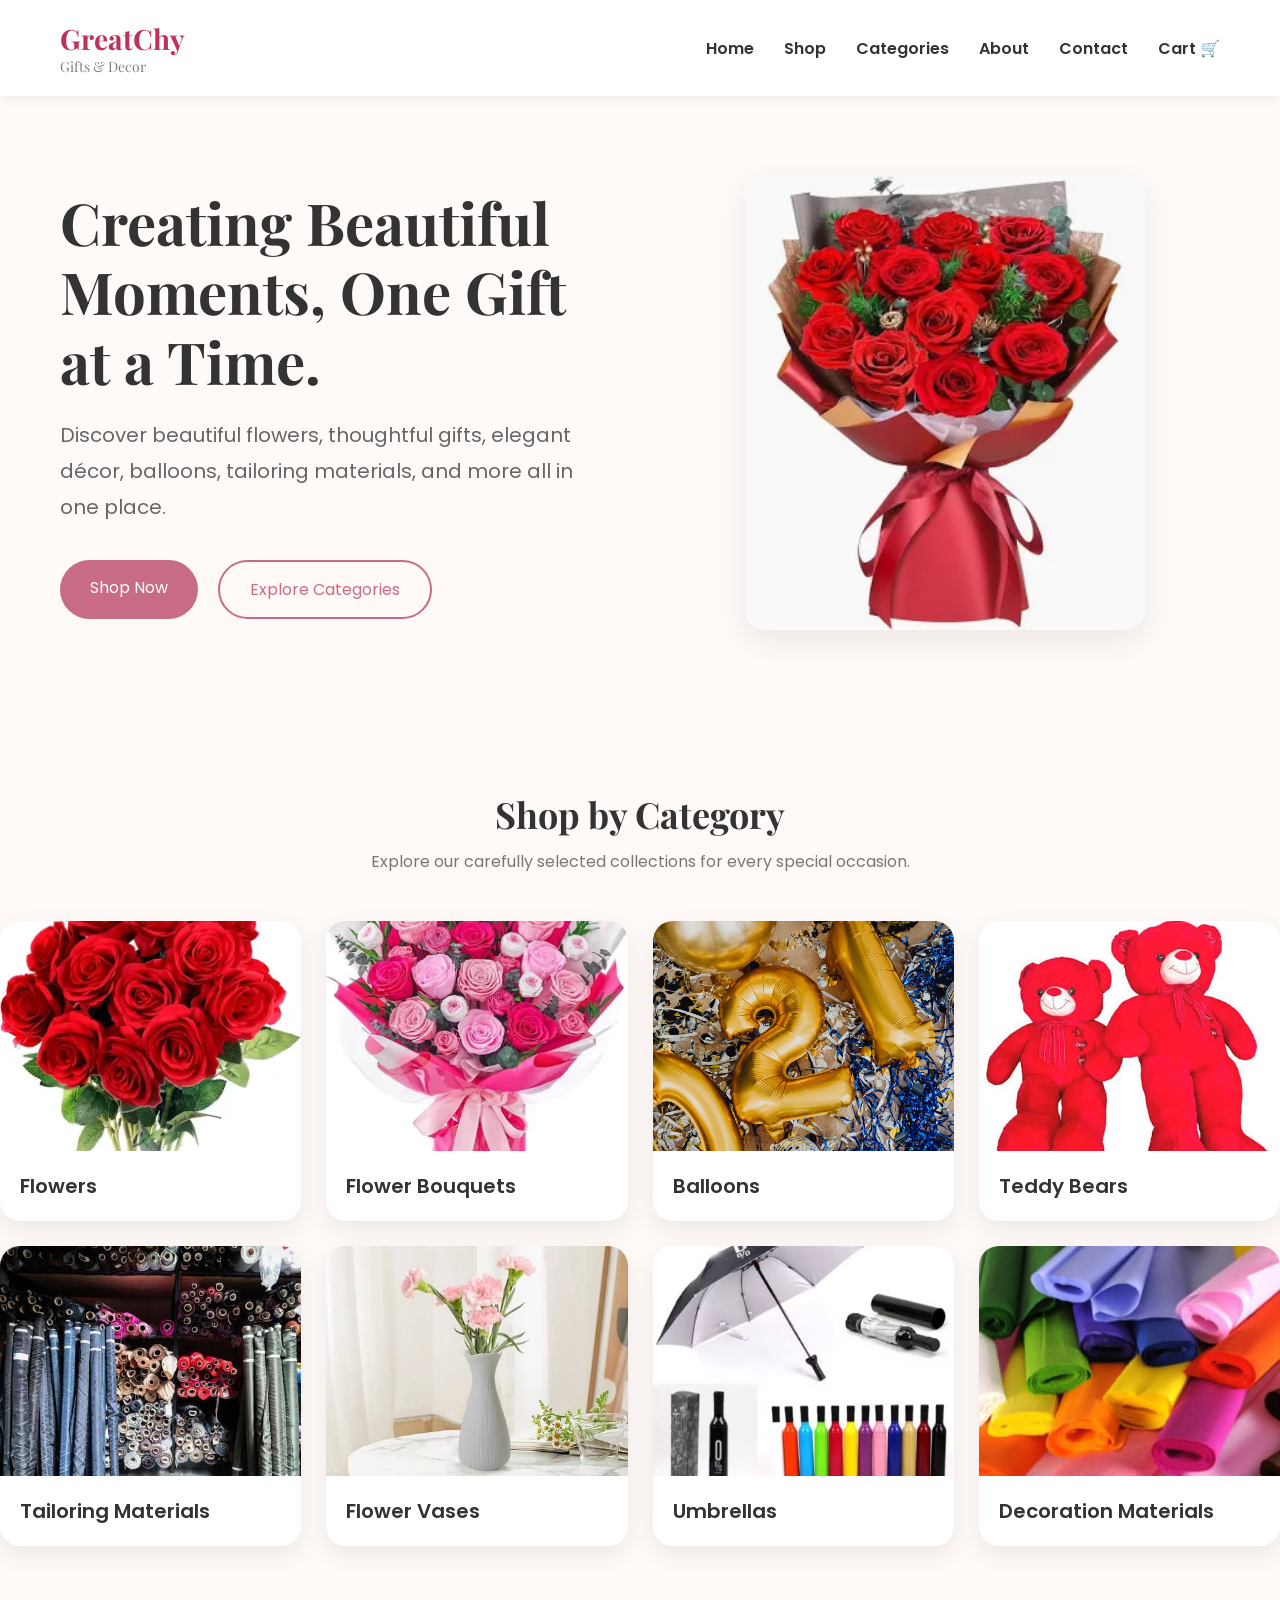
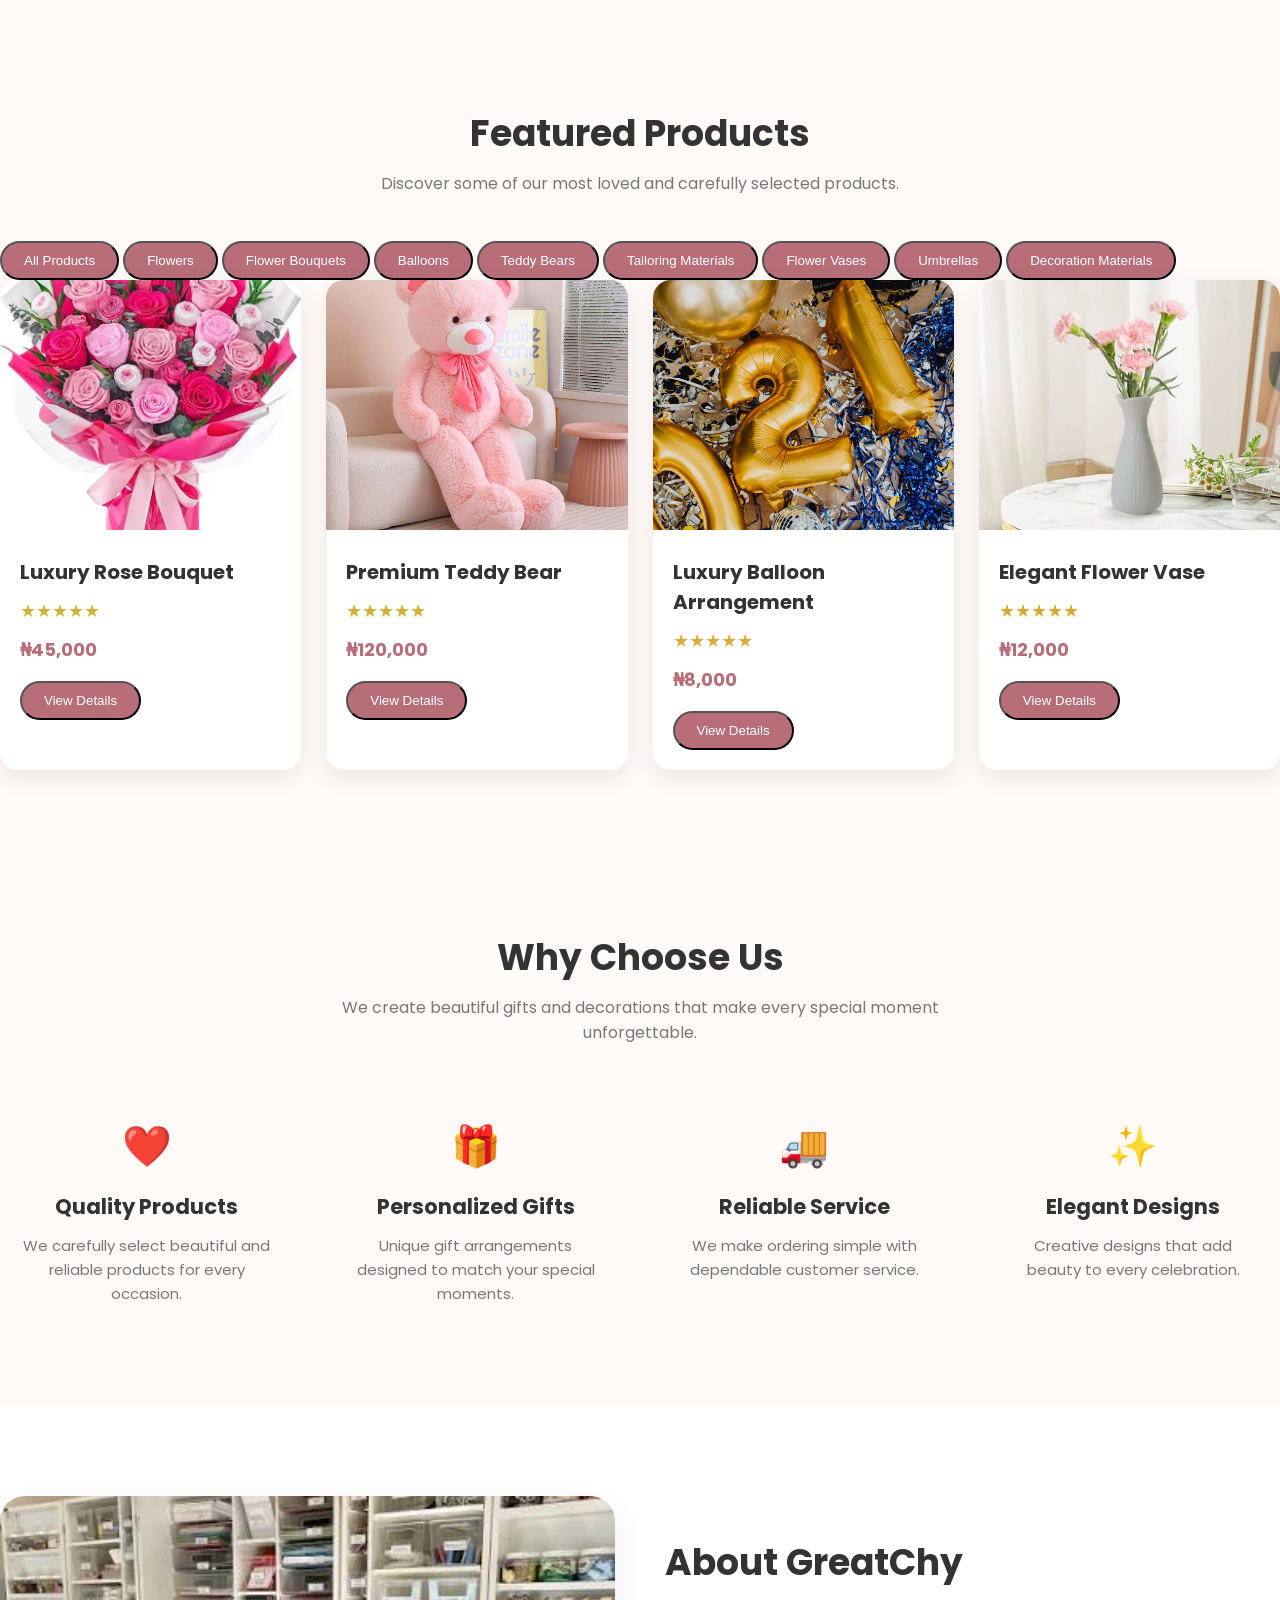
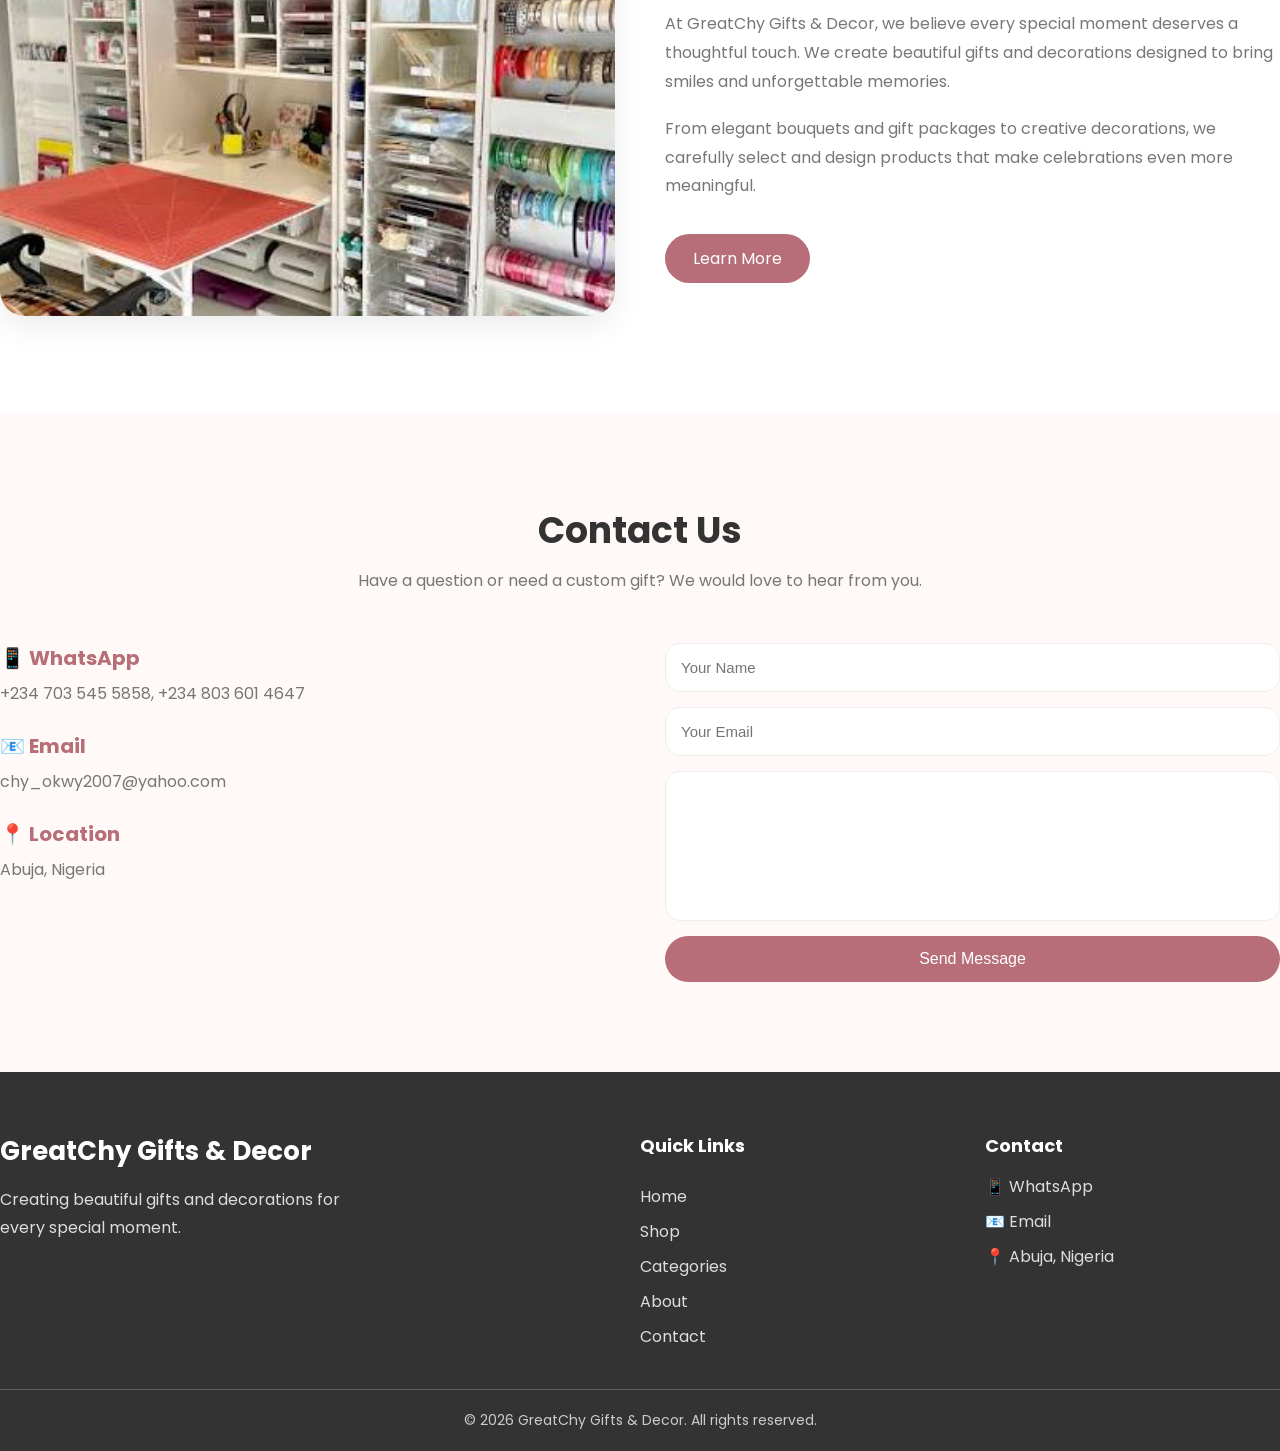
==== commit 233354de: "co" ====
--- a/index.html
+++ b/index.html
@@ -3,657 +3,1076 @@
 <html lang="en">
 
 <head>
+
     <meta charset="UTF-8">
-    <meta name="viewport" content="width=device-width, initial-scale=1.0">
-
-```
-<title>GreatChy Gifts & Decor</title>
-
-<!-- Google Fonts -->
-<link rel="preconnect" href="https://fonts.googleapis.com">
-<link rel="preconnect" href="https://fonts.gstatic.com" crossorigin>
-
-<link
-    href="https://fonts.googleapis.com/css2?family=Playfair+Display:wght@600;700&family=Poppins:wght@300;400;500;600;700&display=swap"
-    rel="stylesheet">
-
-<!-- Main CSS -->
-<link rel="stylesheet" href="css/style.css">
-```
+
+    <meta
+        name="viewport"
+        content="width=device-width, initial-scale=1.0">
+
+    <title>GreatChy Gifts & Decor</title>
+
+
+    <!-- Google Fonts -->
+
+    <link
+        rel="preconnect"
+        href="https://fonts.googleapis.com">
+
+    <link
+        rel="preconnect"
+        href="https://fonts.gstatic.com"
+        crossorigin>
+
+    <link
+        href="https://fonts.googleapis.com/css2?family=Playfair+Display:wght@600;700&family=Poppins:wght@300;400;500;600;700&display=swap"
+        rel="stylesheet">
+
+
+    <!-- Main CSS -->
+
+    <link
+        rel="stylesheet"
+        href="css/style.css">
 
 </head>
 
+
 <body>
 
-```
-<!--   NAVBAR  -->
-
-<header>
-    <nav class="navbar">
-
-        <div class="logo">
-            GreatChy
-            <span>Gifts & Decor</span>
+
+    <!-- NAVBAR -->
+
+    <header>
+
+        <nav class="navbar">
+
+            <div class="logo">
+
+                GreatChy
+
+                <span>
+                    Gifts & Decor
+                </span>
+
+            </div>
+
+
+            <ul class="nav-links">
+
+                <li>
+                    <a href="#home">
+                        Home
+                    </a>
+                </li>
+
+                <li>
+                    <a href="#shop">
+                        Shop
+                    </a>
+                </li>
+
+                <li>
+                    <a href="#categories">
+                        Categories
+                    </a>
+                </li>
+
+                <li>
+                    <a href="#about">
+                        About
+                    </a>
+                </li>
+
+                <li>
+                    <a href="#contact">
+                        Contact
+                    </a>
+                </li>
+
+                <li>
+                    <a href="cart.html">
+                        Cart 🛒
+                    </a>
+                </li>
+
+            </ul>
+
+        </nav>
+
+    </header>
+
+
+
+    <main>
+
+
+        <!--  HERO SECTION  -->
+
+        <section
+            class="hero"
+            id="home">
+
+            <div class="hero-text">
+
+                <h1>
+                    Creating Beautiful Moments,
+                    One Gift at a Time.
+                </h1>
+
+
+                <p>
+                    Discover beautiful flowers,
+                    thoughtful gifts, elegant décor,
+                    balloons, tailoring materials,
+                    and more all in one place.
+                </p>
+
+
+                <div class="hero-buttons">
+
+                    <a
+                        href="#shop"
+                        class="btn-primary">
+
+                        Shop Now
+
+                    </a>
+
+
+                    <a
+                        href="#categories"
+                        class="btn-secondary">
+
+                        Explore Categories
+
+                    </a>
+
+                </div>
+
+            </div>
+
+
+            <div class="hero-image">
+
+                <img
+                    src="images/hero/hero-image.jpg"
+                    alt="GreatChy Gifts and Decor">
+
+            </div>
+
+        </section>
+
+
+
+        <!-- SHOP BY CATEGORY  -->
+
+        <section
+            class="categories"
+            id="categories">
+
+            <div class="container">
+
+                <h2>
+                    Shop by Category
+                </h2>
+
+
+                <p class="category-subtitle">
+
+                    Explore our carefully selected
+                    collections for every special occasion.
+
+                </p>
+
+
+                <div class="category-grid">
+
+
+                    <div
+                        class="category-card"
+                        onclick="filterProducts('flowers')">
+
+                        <img
+                            src="images/categories/flowers.jpg"
+                            alt="Flowers">
+
+                        <h3>
+                            Flowers
+                        </h3>
+
+                    </div>
+
+
+
+                    <div
+                        class="category-card"
+                        onclick="filterProducts('flower-bouquets')">
+
+                        <img
+                            src="images/categories/bouquets.jpg"
+                            alt="Flower Bouquets">
+
+                        <h3>
+                            Flower Bouquets
+                        </h3>
+
+                    </div>
+
+
+
+                    <div
+                        class="category-card"
+                        onclick="filterProducts('balloons')">
+
+                        <img
+                            src="images/categories/balloons.jpg"
+                            alt="Balloons">
+
+                        <h3>
+                            Balloons
+                        </h3>
+
+                    </div>
+
+
+
+                    <div
+                        class="category-card"
+                        onclick="filterProducts('teddy-bears')">
+
+                        <img
+                            src="images/categories/teddy-bears.jpg"
+                            alt="Teddy Bears">
+
+                        <h3>
+                            Teddy Bears
+                        </h3>
+
+                    </div>
+
+
+
+                    <div
+                        class="category-card"
+                        onclick="filterProducts('tailoring-materials')">
+
+                        <img
+                            src="images/categories/tailoring.jpg"
+                            alt="Tailoring Materials">
+
+                        <h3>
+                            Tailoring Materials
+                        </h3>
+
+                    </div>
+
+
+
+                    <div
+                        class="category-card"
+                        onclick="filterProducts('flower-vases')">
+
+                        <img
+                            src="images/categories/vases.jpg"
+                            alt="Flower Vases">
+
+                        <h3>
+                            Flower Vases
+                        </h3>
+
+                    </div>
+
+
+
+                    <div
+                        class="category-card"
+                        onclick="filterProducts('umbrellas')">
+
+                        <img
+                            src="images/categories/umbrellas.jpg"
+                            alt="Umbrellas">
+
+                        <h3>
+                            Umbrellas
+                        </h3>
+
+                    </div>
+
+
+
+                    <div
+                        class="category-card"
+                        onclick="filterProducts('decoration-materials')">
+
+                        <img
+                            src="images/categories/decorations.jpg"
+                            alt="Decoration Materials">
+
+                        <h3>
+                            Decoration Materials
+                        </h3>
+
+                    </div>
+
+                </div>
+
+            </div>
+
+        </section>
+
+
+
+        <!--  SHOP / FEATURED PRODUCTS -->
+
+        <section
+            class="featured-products"
+            id="shop">
+
+            <div class="container">
+
+
+                <h2>
+                    Featured Products
+                </h2>
+
+
+                <p class="featured-subtitle">
+
+                    Discover some of our most loved
+                    and carefully selected products.
+
+                </p>
+
+
+
+                <!-- CATEGORY FILTERS -->
+
+                <div class="shop-filters">
+
+                    <button
+                        type="button"
+                        class="view-btn"
+                        onclick="filterProducts('all')">
+
+                        All Products
+
+                    </button>
+
+
+                    <button
+                        type="button"
+                        class="view-btn"
+                        onclick="filterProducts('flowers')">
+
+                        Flowers
+
+                    </button>
+
+
+                    <button
+                        type="button"
+                        class="view-btn"
+                        onclick="filterProducts('flower-bouquets')">
+
+                        Flower Bouquets
+
+                    </button>
+
+
+                    <button
+                        type="button"
+                        class="view-btn"
+                        onclick="filterProducts('balloons')">
+
+                        Balloons
+
+                    </button>
+
+
+                    <button
+                        type="button"
+                        class="view-btn"
+                        onclick="filterProducts('teddy-bears')">
+
+                        Teddy Bears
+
+                    </button>
+
+
+                    <button
+                        type="button"
+                        class="view-btn"
+                        onclick="filterProducts('tailoring-materials')">
+
+                        Tailoring Materials
+
+                    </button>
+
+
+                    <button
+                        type="button"
+                        class="view-btn"
+                        onclick="filterProducts('flower-vases')">
+
+                        Flower Vases
+
+                    </button>
+
+
+                    <button
+                        type="button"
+                        class="view-btn"
+                        onclick="filterProducts('umbrellas')">
+
+                        Umbrellas
+
+                    </button>
+
+
+                    <button
+                        type="button"
+                        class="view-btn"
+                        onclick="filterProducts('decoration-materials')">
+
+                        Decoration Materials
+
+                    </button>
+
+                </div>
+
+
+
+                <!-- PRODUCTS -->
+
+                <div class="product-grid"
+                     id="product-grid">
+
+
+                    <!-- Product 1 -->
+
+                    <div
+                        class="product-card"
+                        data-category="flowers flower-bouquets">
+
+                        <img
+                            src="images/featured/bouquet.jpg"
+                            alt="Luxury Rose Bouquet">
+
+
+                        <div class="product-info">
+
+                            <h3>
+                                Luxury Rose Bouquet
+                            </h3>
+
+
+                            <div class="stars">
+                                ★★★★★
+                            </div>
+
+
+                            <p class="price">
+                                ₦45,000
+                            </p>
+
+
+                            <button
+                                class="view-btn"
+                                onclick="openModal('rose')">
+
+                                View Details
+
+                            </button>
+
+                        </div>
+
+                    </div>
+
+
+
+                    <!-- Product 2 -->
+
+                    <div
+                        class="product-card"
+                        data-category="teddy-bears">
+
+                        <img
+                            src="images/featured/teddy.jpg"
+                            alt="Premium Teddy Bear">
+
+
+                        <div class="product-info">
+
+                            <h3>
+                                Premium Teddy Bear
+                            </h3>
+
+
+                            <div class="stars">
+                                ★★★★★
+                            </div>
+
+
+                            <p class="price">
+                                ₦120,000
+                            </p>
+
+
+                            <button
+                                class="view-btn"
+                                onclick="openModal('teddy')">
+
+                                View Details
+
+                            </button>
+
+                        </div>
+
+                    </div>
+
+
+
+                    <!-- Product 3 -->
+
+                    <div
+                        class="product-card"
+                        data-category="balloons">
+
+                        <img
+                            src="images/featured/balloons.jpg"
+                            alt="Luxury Balloon Arrangement">
+
+
+                        <div class="product-info">
+
+                            <h3>
+                                Luxury Balloon Arrangement
+                            </h3>
+
+
+                            <div class="stars">
+                                ★★★★★
+                            </div>
+
+
+                            <p class="price">
+                                ₦8,000
+                            </p>
+
+
+                            <button
+                                class="view-btn"
+                                onclick="openModal('balloon')">
+
+                                View Details
+
+                            </button>
+
+                        </div>
+
+                    </div>
+
+
+
+                    <!-- Product 4 -->
+
+                    <div
+                        class="product-card"
+                        data-category="flower-vases">
+
+                        <img
+                            src="images/featured/vase.jpg"
+                            alt="Elegant Flower Vase">
+
+
+                        <div class="product-info">
+
+                            <h3>
+                                Elegant Flower Vase
+                            </h3>
+
+
+                            <div class="stars">
+                                ★★★★★
+                            </div>
+
+
+                            <p class="price">
+                                ₦12,000
+                            </p>
+
+
+                            <button
+                                class="view-btn"
+                                onclick="openModal('vase')">
+
+                                View Details
+
+                            </button>
+
+                        </div>
+
+                    </div>
+
+
+                </div>
+
+
+                <!-- MESSAGE FOR EMPTY CATEGORY -->
+
+                <p
+                    id="no-products-message"
+                    style="display: none;">
+
+                    No products are available
+                    in this category yet. 🛍️
+
+                </p>
+
+
+            </div>
+
+        </section>
+
+
+
+        <!-- WHY CHOOSE US -->
+
+        <section class="why-us">
+
+            <div class="container">
+
+                <h2>
+                    Why Choose Us
+                </h2>
+
+
+                <p class="why-subtitle">
+
+                    We create beautiful gifts and decorations
+                    that make every special moment unforgettable.
+
+                </p>
+
+
+                <div class="why-grid">
+
+
+                    <div class="why-item">
+
+                        <div class="why-icon">
+                            ❤️
+                        </div>
+
+                        <h3>
+                            Quality Products
+                        </h3>
+
+                        <p>
+                            We carefully select beautiful
+                            and reliable products for every occasion.
+                        </p>
+
+                    </div>
+
+
+
+                    <div class="why-item">
+
+                        <div class="why-icon">
+                            🎁
+                        </div>
+
+                        <h3>
+                            Personalized Gifts
+                        </h3>
+
+                        <p>
+                            Unique gift arrangements designed
+                            to match your special moments.
+                        </p>
+
+                    </div>
+
+
+
+                    <div class="why-item">
+
+                        <div class="why-icon">
+                            🚚
+                        </div>
+
+                        <h3>
+                            Reliable Service
+                        </h3>
+
+                        <p>
+                            We make ordering simple with
+                            dependable customer service.
+                        </p>
+
+                    </div>
+
+
+
+                    <div class="why-item">
+
+                        <div class="why-icon">
+                            ✨
+                        </div>
+
+                        <h3>
+                            Elegant Designs
+                        </h3>
+
+                        <p>
+                            Creative designs that add beauty
+                            to every celebration.
+                        </p>
+
+                    </div>
+
+                </div>
+
+            </div>
+
+        </section>
+
+
+
+        <!-- ABOUT US  -->
+
+        <section
+            class="about-us"
+            id="about">
+
+            <div class="container">
+
+                <div class="about-content">
+
+
+                    <div class="about-image">
+
+                        <img
+                            src="images/about/about-shop.jpg"
+                            alt="GreatChy Gifts and Decor">
+
+                    </div>
+
+
+
+                    <div class="about-text">
+
+                        <h2>
+                            About GreatChy
+                        </h2>
+
+
+                        <p>
+                            At GreatChy Gifts & Decor,
+                            we believe every special moment
+                            deserves a thoughtful touch.
+                            We create beautiful gifts and
+                            decorations designed to bring
+                            smiles and unforgettable memories.
+                        </p>
+
+
+                        <p>
+                            From elegant bouquets and gift
+                            packages to creative decorations,
+                            we carefully select and design
+                            products that make celebrations
+                            even more meaningful.
+                        </p>
+
+
+                        <a
+                            href="#contact"
+                            class="about-btn">
+
+                            Learn More
+
+                        </a>
+
+                    </div>
+
+                </div>
+
+            </div>
+
+        </section>
+
+
+
+        <!-- PRODUCT MODAL -->
+
+        <div
+            class="modal"
+            id="productModal">
+
+            <div class="modal-content">
+
+
+                <span
+                    class="close"
+                    onclick="closeModal()">
+
+                    &times;
+
+                </span>
+
+
+                <img
+                    id="modalImage"
+                    src=""
+                    alt="Product">
+
+
+                <h2 id="modalTitle"></h2>
+
+
+                <div class="stars">
+                    ★★★★★
+                </div>
+
+
+                <p id="modalPrice"></p>
+
+
+                <img
+                    id="modalCartImage"
+                    src=""
+                    alt=""
+                    style="display: none;">
+
+
+                <p id="modalDescription"></p>
+
+
+                <button
+                    class="order-btn"
+                    onclick="addToCart()">
+
+                    Add to Cart 🛒
+
+                </button>
+
+            </div>
+
         </div>
 
-        <ul class="nav-links">
-            <li><a href="#home">Home</a></li>
-            <li><a href="#shop">Shop</a></li>
-            <li><a href="#categories">Categories</a></li>
-            <li><a href="#about">About</a></li>
-            <li><a href="#contact">Contact</a></li>
-            <li><a href="cart.html">Cart 🛒</a></li>
-        </ul>
-
-    </nav>
-</header>
-
-
-<main>
-
-    <!-- HERO SECTION -->
-
-    <section class="hero" id="home">
-
-        <div class="hero-text">
-
-            <h1>
-                Creating Beautiful Moments, One Gift at a Time.
-            </h1>
-
-            <p>
-                Discover beautiful flowers, thoughtful gifts,
-                elegant décor, balloons, tailoring materials,
-                and more all in one place.
-            </p>
-
-            <div class="hero-buttons">
-
-                <a href="#shop" class="btn-primary">
-                    Shop Now
-                </a>
-
-                <a href="#categories" class="btn-secondary">
-                    Explore Categories
-                </a>
+
+
+        <!-- CONTACT  -->
+
+        <section
+            class="contact"
+            id="contact">
+
+            <div class="container">
+
+                <h2>
+                    Contact Us
+                </h2>
+
+
+                <p class="contact-subtitle">
+
+                    Have a question or need a custom gift?
+                    We would love to hear from you.
+
+                </p>
+
+
+                <div class="contact-content">
+
+
+                    <div class="contact-info">
+
+
+                        <div class="contact-item">
+
+                            <h3>
+                                📱 WhatsApp
+                            </h3>
+
+                            <p>
+                                +234 703 545 5858,
+                                +234 803 601 4647
+                            </p>
+
+                        </div>
+
+
+
+                        <div class="contact-item">
+
+                            <h3>
+                                📧 Email
+                            </h3>
+
+                            <p>
+                                chy_okwy2007@yahoo.com
+                            </p>
+
+                        </div>
+
+
+
+                        <div class="contact-item">
+
+                            <h3>
+                                📍 Location
+                            </h3>
+
+                            <p>
+                                Abuja, Nigeria
+                            </p>
+
+                        </div>
+
+                    </div>
+
+
+
+                    <form class="contact-form">
+
+                        <input
+                            type="text"
+                            placeholder="Your Name"
+                            required>
+
+
+                        <input
+                            type="email"
+                            placeholder="Your Email"
+                            required>
+
+
+                        <textarea
+                            placeholder="Your Message"
+                            required>
+                        </textarea>
+
+
+                        <button type="submit">
+                            Send Message
+                        </button>
+
+                    </form>
+
+                </div>
 
             </div>
 
-        </div>
-
-
-        <div class="hero-image">
-
-            <img
-                src="images/hero/hero-image.jpg"
-                alt="GreatChy Gifts and Decor">
-
-        </div>
-
-    </section>
-
-
-    <!--   SHOP BY CATEGORY  -->
-
-    <section class="categories" id="categories">
-
-        <div class="container">
-
-            <h2>Shop by Category</h2>
-
-            <p class="category-subtitle">
-                Explore our carefully selected collections for every special occasion.
-            </p>
-
-
-            <div class="category-grid">
-
-                <div class="category-card">
-                    <img
-                        src="images/categories/flowers.jpg"
-                        alt="Flowers">
-                    <h3>Flowers</h3>
+        </section>
+
+
+
+        <!--  FOOTER  -->
+
+        <footer class="footer">
+
+            <div class="container">
+
+                <div class="footer-content">
+
+
+                    <div class="footer-brand">
+
+                        <h2>
+                            GreatChy Gifts & Decor
+                        </h2>
+
+                        <p>
+                            Creating beautiful gifts and
+                            decorations for every special moment.
+                        </p>
+
+                    </div>
+
+
+
+                    <div class="footer-links">
+
+                        <h3>
+                            Quick Links
+                        </h3>
+
+                        <a href="#home">
+                            Home
+                        </a>
+
+                        <a href="#shop">
+                            Shop
+                        </a>
+
+                        <a href="#categories">
+                            Categories
+                        </a>
+
+                        <a href="#about">
+                            About
+                        </a>
+
+                        <a href="#contact">
+                            Contact
+                        </a>
+
+                    </div>
+
+
+
+                    <div class="footer-contact">
+
+                        <h3>
+                            Contact
+                        </h3>
+
+                        <p>
+                            📱 WhatsApp
+                        </p>
+
+                        <p>
+                            📧 Email
+                        </p>
+
+                        <p>
+                            📍 Abuja, Nigeria
+                        </p>
+
+                    </div>
+
                 </div>
 
 
-                <div class="category-card">
-                    <img
-                        src="images/categories/bouquets.jpg"
-                        alt="Flower Bouquets">
-                    <h3>Flower Bouquets</h3>
+
+                <div class="footer-bottom">
+
+                    <p>
+                        © 2026 GreatChy Gifts & Decor.
+                        All rights reserved.
+                    </p>
+
                 </div>
 
-
-                <div class="category-card">
-                    <img
-                        src="images/categories/balloons.jpg"
-                        alt="Balloons">
-                    <h3>Balloons</h3>
-                </div>
-
-
-                <div class="category-card">
-                    <img
-                        src="images/categories/teddy-bears.jpg"
-                        alt="Teddy Bears">
-                    <h3>Teddy Bears</h3>
-                </div>
-
-
-                <div class="category-card">
-                    <img
-                        src="images/categories/tailoring.jpg"
-                        alt="Tailoring Materials">
-                    <h3>Tailoring Materials</h3>
-                </div>
-
-
-                <div class="category-card">
-                    <img
-                        src="images/categories/vases.jpg"
-                        alt="Flower Vases">
-                    <h3>Flower Vases</h3>
-                </div>
-
-
-                <div class="category-card">
-                    <img
-                        src="images/categories/umbrellas.jpg"
-                        alt="Umbrellas">
-                    <h3>Umbrellas</h3>
-                </div>
-
-
-                <div class="category-card">
-                    <img
-                        src="images/categories/decorations.jpg"
-                        alt="Decoration Materials">
-                    <h3>Decoration Materials</h3>
-                </div>
-
             </div>
 
-        </div>
-
-    </section>
-
-
-    <!-- FEATURED PRODUCTS  -->
-
-    <section class="featured-products" id="shop">
-
-        <div class="container">
-
-            <h2>Featured Products</h2>
-
-            <p class="featured-subtitle">
-                Discover some of our most loved and carefully selected products.
-            </p>
-
-
-            <div class="product-grid">
-
-                <!-- Product 1 -->
-
-                <div class="product-card">
-
-                    <img
-                        src="images/featured/bouquet.jpg"
-                        alt="Luxury Rose Bouquet">
-
-                    <div class="product-info">
-
-                        <h3>Luxury Rose Bouquet</h3>
-
-                        <div class="stars">
-                            ★★★★★
-                        </div>
-
-                        <p class="price">
-                            ₦45,000
-                        </p>
-
-                        <button
-                            class="view-btn"
-                            onclick="openModal('rose')">
-                            View Details
-                        </button>
-
-                    </div>
-
-                </div>
-
-
-                <!-- Product 2 -->
-
-                <div class="product-card">
-
-                    <img
-                        src="images/featured/teddy.jpg"
-                        alt="Premium Teddy Bear">
-
-                    <div class="product-info">
-
-                        <h3>Premium Teddy Bear</h3>
-
-                        <div class="stars">
-                            ★★★★★
-                        </div>
-
-                        <p class="price">
-                            ₦120,000
-                        </p>
-
-                        <button
-                            class="view-btn"
-                            onclick="openModal('teddy')">
-                            View Details
-                        </button>
-
-                    </div>
-
-                </div>
-
-
-                <!-- Product 3 -->
-
-                <div class="product-card">
-
-                    <img
-                        src="images/featured/balloons.jpg"
-                        alt="Luxury Balloon Arrangement">
-
-                    <div class="product-info">
-
-                        <h3>Luxury Balloon Arrangement</h3>
-
-                        <div class="stars">
-                            ★★★★★
-                        </div>
-
-                        <p class="price">
-                            ₦8,000
-                        </p>
-
-                        <button
-                            class="view-btn"
-                            onclick="openModal('balloon')">
-                            View Details
-                        </button>
-
-                    </div>
-
-                </div>
-
-
-                <!-- Product 4 -->
-
-                <div class="product-card">
-
-                    <img
-                        src="images/featured/vase.jpg"
-                        alt="Elegant Flower Vase">
-
-                    <div class="product-info">
-
-                        <h3>Elegant Flower Vase</h3>
-
-                        <div class="stars">
-                            ★★★★★
-                        </div>
-
-                        <p class="price">
-                            ₦12,000
-                        </p>
-
-                        <button
-                            class="view-btn"
-                            onclick="openModal('vase')">
-                            View Details
-                        </button>
-
-                    </div>
-
-                </div>
-
-            </div>
-
-        </div>
-
-    </section>
-
-
-    <!--  WHY CHOOSE US  -->
-
-    <section class="why-us">
-
-        <div class="container">
-
-            <h2>Why Choose Us</h2>
-
-            <p class="why-subtitle">
-                We create beautiful gifts and decorations
-                that make every special moment unforgettable.
-            </p>
-
-
-            <div class="why-grid">
-
-                <div class="why-item">
-
-                    <div class="why-icon">
-                        ❤️
-                    </div>
-
-                    <h3>Quality Products</h3>
-
-                    <p>
-                        We carefully select beautiful and
-                        reliable products for every occasion.
-                    </p>
-
-                </div>
-
-
-                <div class="why-item">
-
-                    <div class="why-icon">
-                        🎁
-                    </div>
-
-                    <h3>Personalized Gifts</h3>
-
-                    <p>
-                        Unique gift arrangements designed
-                        to match your special moments.
-                    </p>
-
-                </div>
-
-
-                <div class="why-item">
-
-                    <div class="why-icon">
-                        🚚
-                    </div>
-
-                    <h3>Reliable Service</h3>
-
-                    <p>
-                        We make ordering simple with
-                        dependable customer service.
-                    </p>
-
-                </div>
-
-
-                <div class="why-item">
-
-                    <div class="why-icon">
-                        ✨
-                    </div>
-
-                    <h3>Elegant Designs</h3>
-
-                    <p>
-                        Creative designs that add beauty
-                        to every celebration.
-                    </p>
-
-                </div>
-
-            </div>
-
-        </div>
-
-    </section>
-
-
-    <!--  ABOUT US -->
-
-    <section class="about-us" id="about">
-
-        <div class="container">
-
-            <div class="about-content">
-
-                <div class="about-image">
-
-                    <img
-                        src="images/about/about-shop.jpg"
-                        alt="GreatChy Gifts and Decor">
-
-                </div>
-
-
-                <div class="about-text">
-
-                    <h2>About GreatChy</h2>
-
-                    <p>
-                        At GreatChy Gifts & Decor, we believe every
-                        special moment deserves a thoughtful touch.
-                        We create beautiful gifts and decorations
-                        designed to bring smiles and unforgettable
-                        memories.
-                    </p>
-
-                    <p>
-                        From elegant bouquets and gift packages to
-                        creative decorations, we carefully select and
-                        design products that make celebrations even
-                        more meaningful.
-                    </p>
-
-                    <a href="#contact" class="about-btn">
-                        Learn More
-                    </a>
-
-                </div>
-
-            </div>
-
-        </div>
-
-    </section>
-
-
-    <!--  PRODUCT MODAL  -->
-
-    <div class="modal" id="productModal">
-
-        <div class="modal-content">
-
-            <span
-                class="close"
-                onclick="closeModal()">
-                &times;
-            </span>
-
-            <img
-                id="modalImage"
-                src=""
-                alt="Product">
-
-            <h2 id="modalTitle"></h2>
-
-            <div class="stars">
-                ★★★★★
-            </div>
-
-            <p id="modalPrice"></p>
-
-            <img
-                id="modalCartImage"
-                src=""
-                alt=""
-                style="display: none;">
-
-            <p id="modalDescription"></p>
-
-            <button
-                class="order-btn"
-                onclick="addToCart()">
-                Add to Cart 🛒
-            </button>
-
-        </div>
-
-    </div>
-
-
-    <!--   CONTACT SECTION  -->
-
-    <section class="contact" id="contact">
-
-        <div class="container">
-
-            <h2>Contact Us</h2>
-
-            <p class="contact-subtitle">
-                Have a question or need a custom gift?
-                We would love to hear from you.
-            </p>
-
-
-            <div class="contact-content">
-
-                <div class="contact-info">
-
-                    <div class="contact-item">
-
-                        <h3>📱 WhatsApp</h3>
-
-                        <p>
-                            +234 703 545 5858,
-                            +234 803 601 4647
-                        </p>
-
-                    </div>
-
-
-                    <div class="contact-item">
-
-                        <h3>📧 Email</h3>
-
-                        <p>
-                            chy_okwy2007@yahoo.com
-                        </p>
-
-                    </div>
-
-
-                    <div class="contact-item">
-
-                        <h3>📍 Location</h3>
-
-                        <p>
-                            Abuja, Nigeria
-                        </p>
-
-                    </div>
-
-                </div>
-
-
-                <form class="contact-form">
-
-                    <input
-                        type="text"
-                        placeholder="Your Name"
-                        required>
-
-                    <input
-                        type="email"
-                        placeholder="Your Email"
-                        required>
-
-                    <textarea
-                        placeholder="Your Message"
-                        required></textarea>
-
-                    <button type="submit">
-                        Send Message
-                    </button>
-
-                </form>
-
-            </div>
-
-        </div>
-
-    </section>
-
-
-    <!-- FOOTER -->
-
-    <footer class="footer">
-
-        <div class="container">
-
-            <div class="footer-content">
-
-                <div class="footer-brand">
-
-                    <h2>
-                        GreatChy Gifts & Decor
-                    </h2>
-
-                    <p>
-                        Creating beautiful gifts and
-                        decorations for every special moment.
-                    </p>
-
-                </div>
-
-
-                <div class="footer-links">
-
-                    <h3>Quick Links</h3>
-
-                    <a href="#home">Home</a>
-                    <a href="#shop">Shop</a>
-                    <a href="#categories">Categories</a>
-                    <a href="#about">About</a>
-                    <a href="#contact">Contact</a>
-
-                </div>
-
-
-                <div class="footer-contact">
-
-                    <h3>Contact</h3>
-
-                    <p>📱 WhatsApp</p>
-                    <p>📧 Email</p>
-                    <p>📍 Abuja, Nigeria</p>
-
-                </div>
-
-            </div>
-
-
-            <div class="footer-bottom">
-
-                <p>
-                    © 2026 GreatChy Gifts & Decor.
-                    All rights reserved.
-                </p>
-
-            </div>
-
-        </div>
-
-    </footer>
-
-</main>
-
-
-<!-- JAVASCRIPT -->
-
-<script src="js/script.js"></script>
-```
+        </footer>
+
+
+    </main>
+
+
+
+    <!-- JAVASCRIPT -->
+
+    <script src="js/script.js"></script>
+
 
 </body>
 
 </html>
+
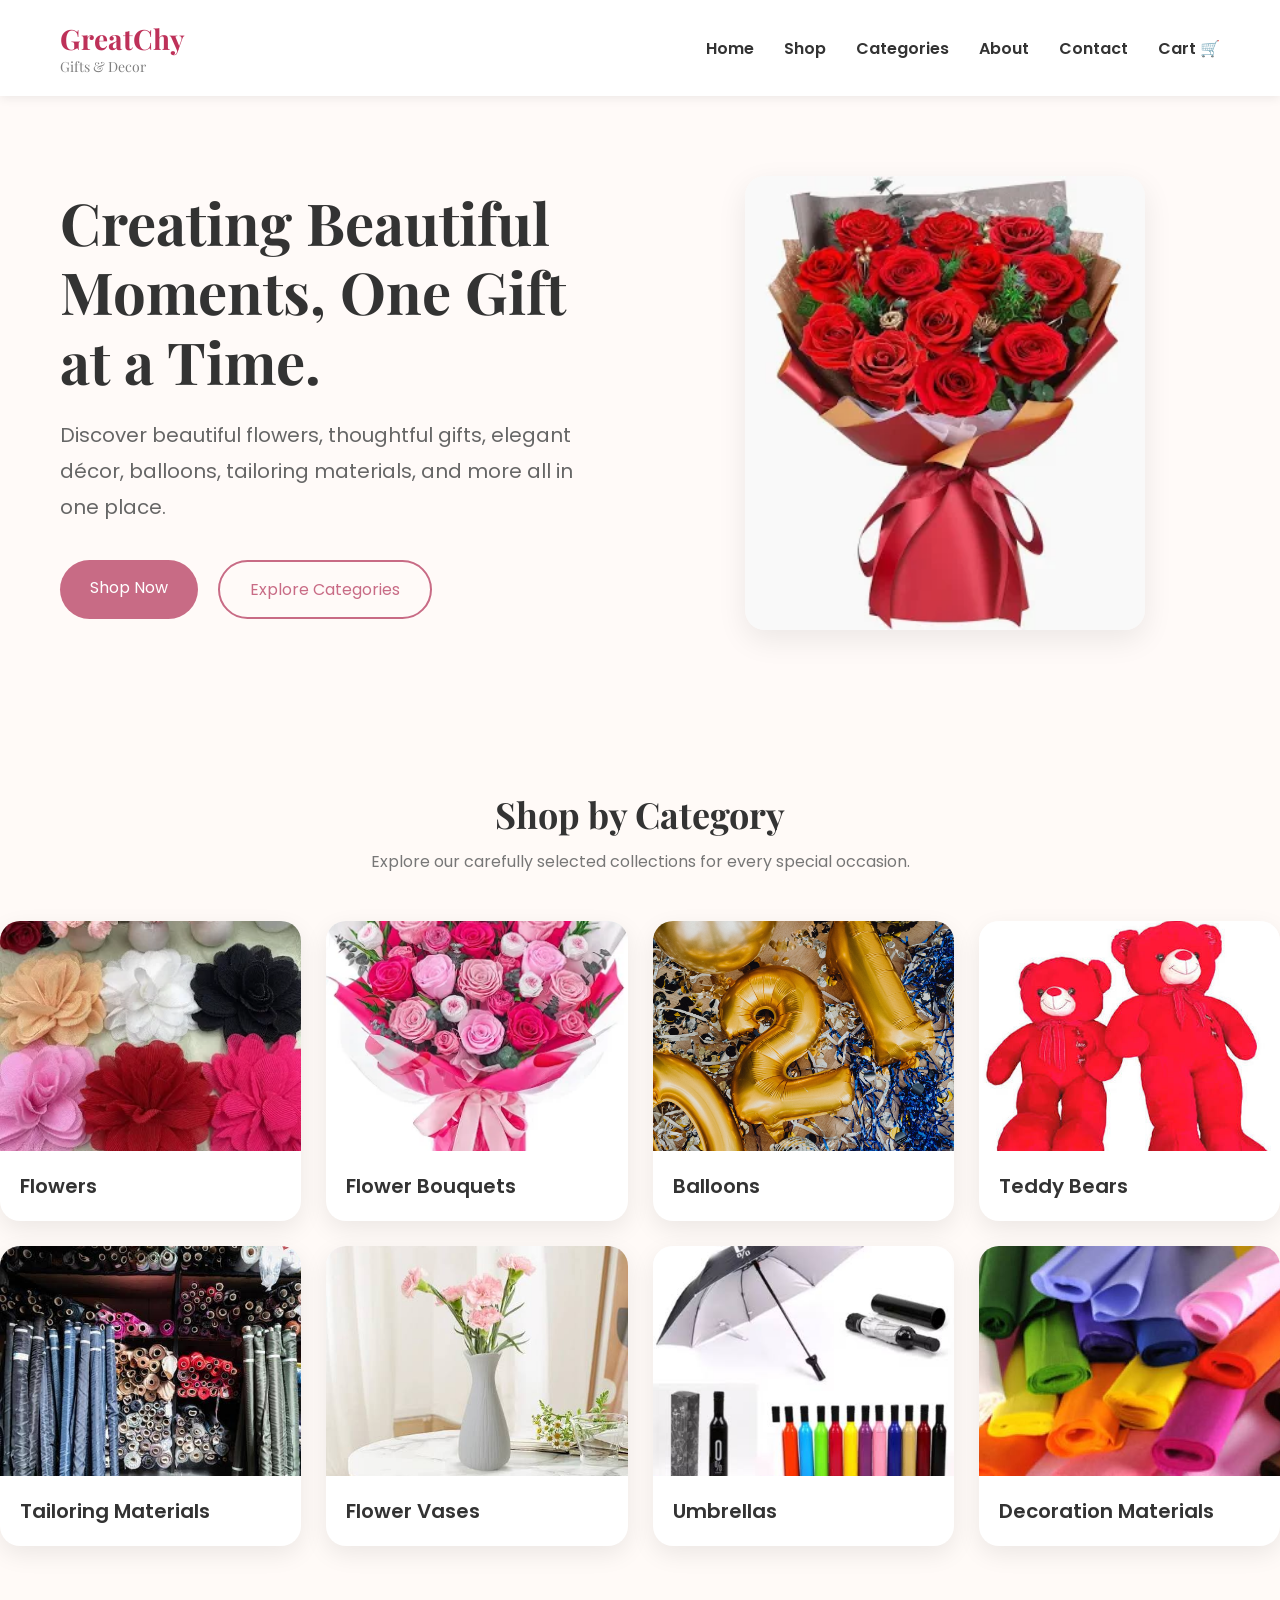
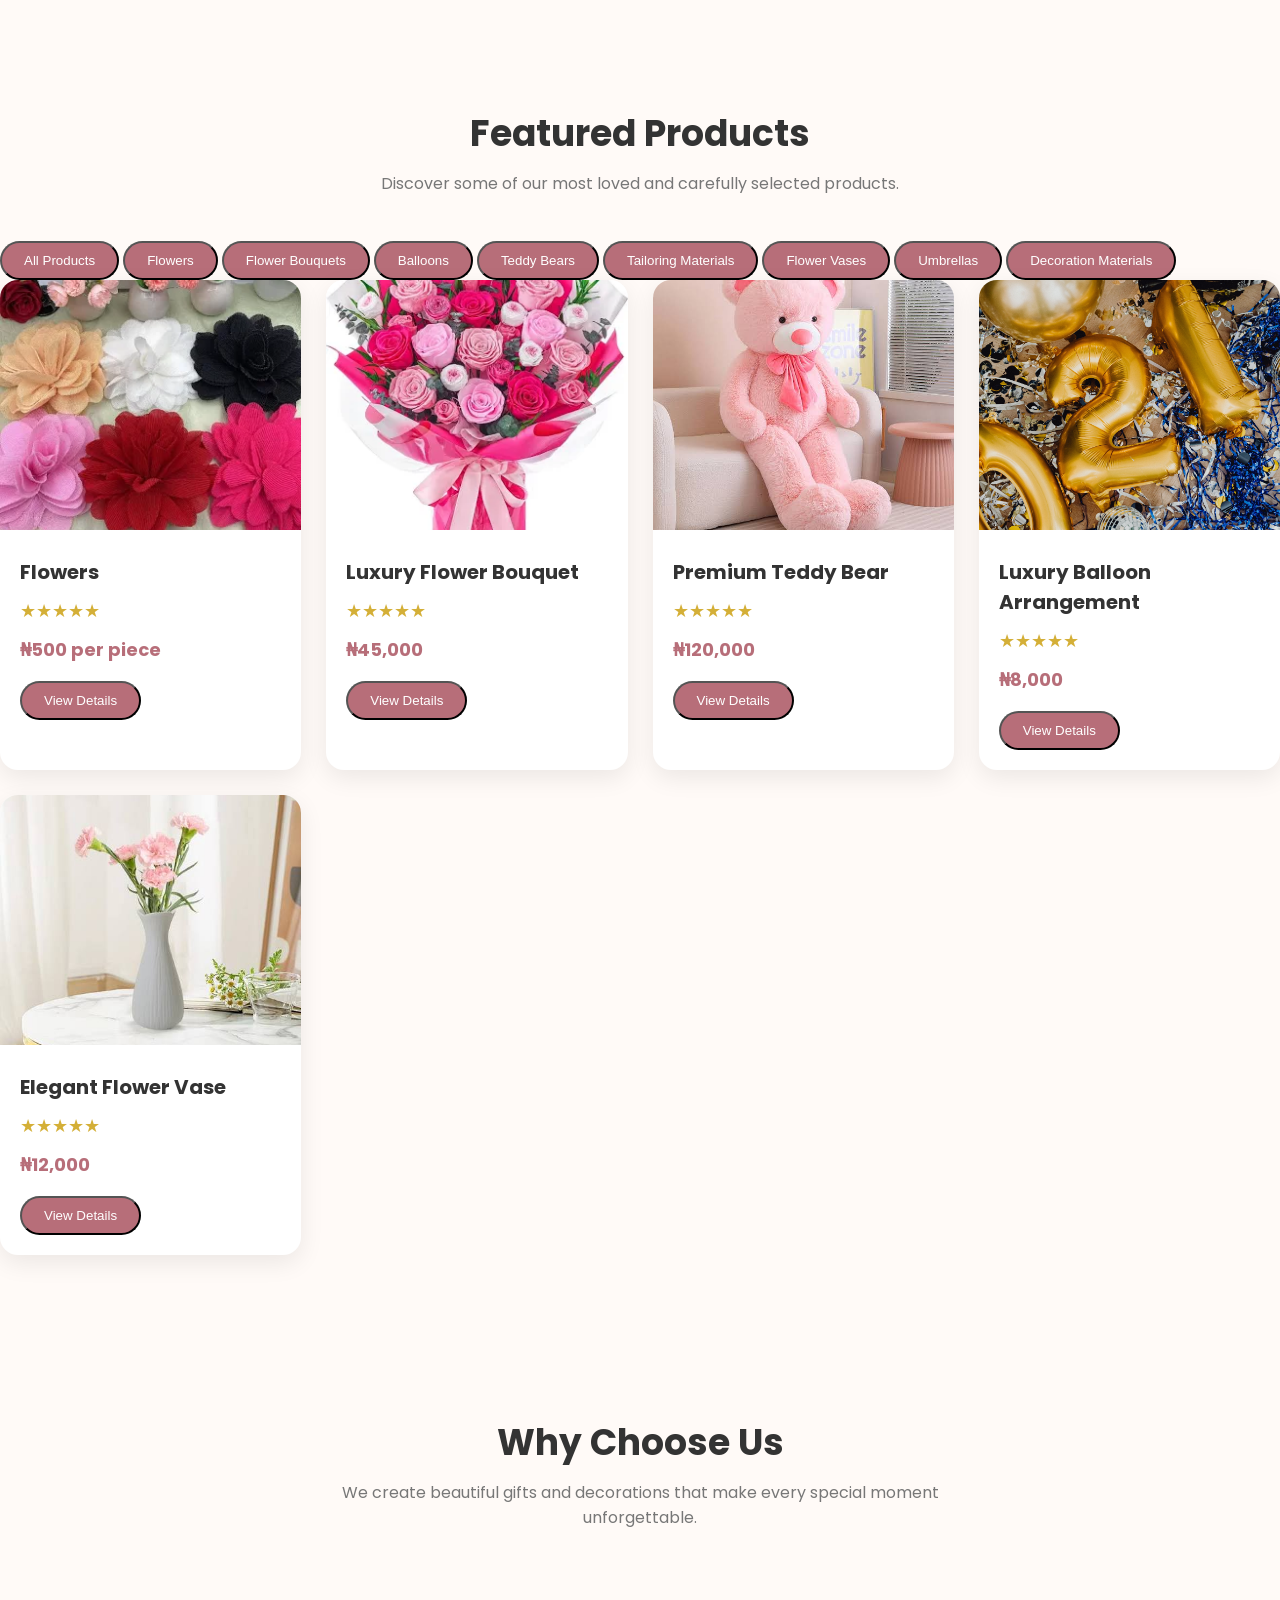
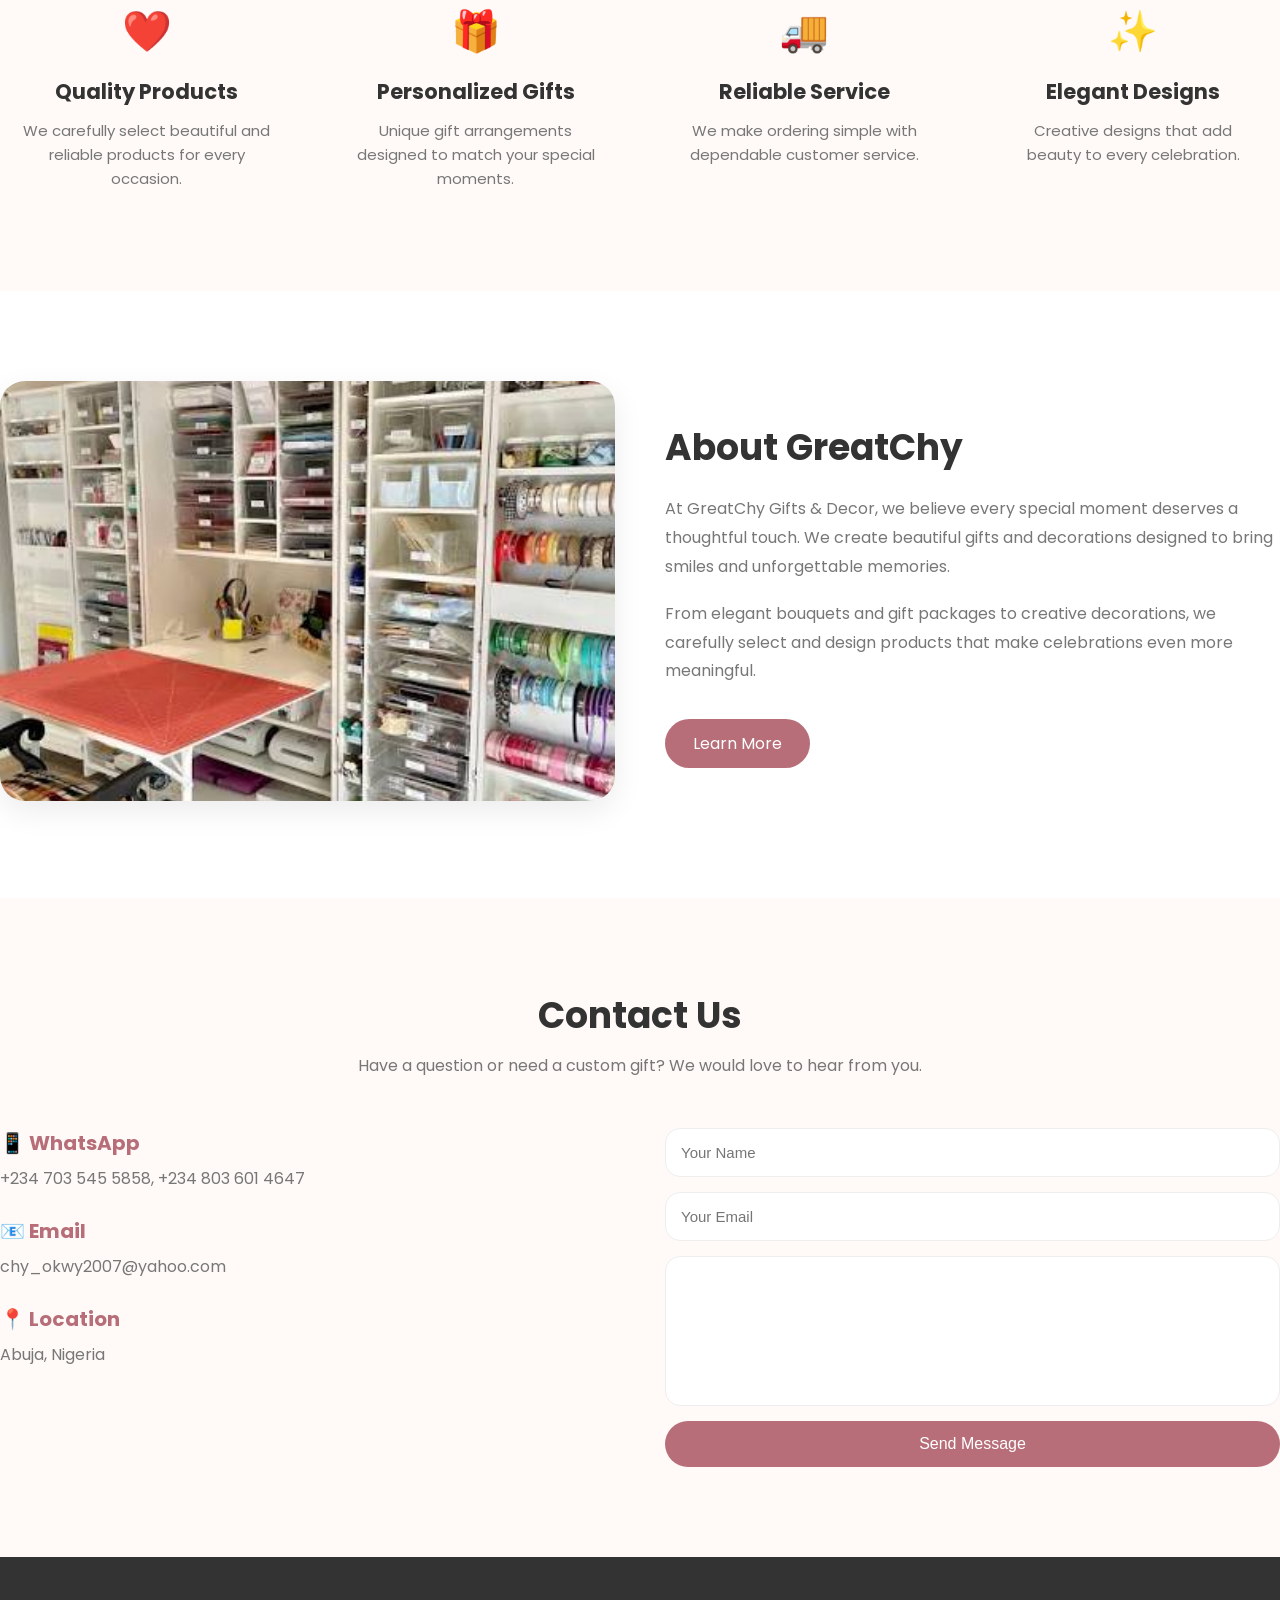
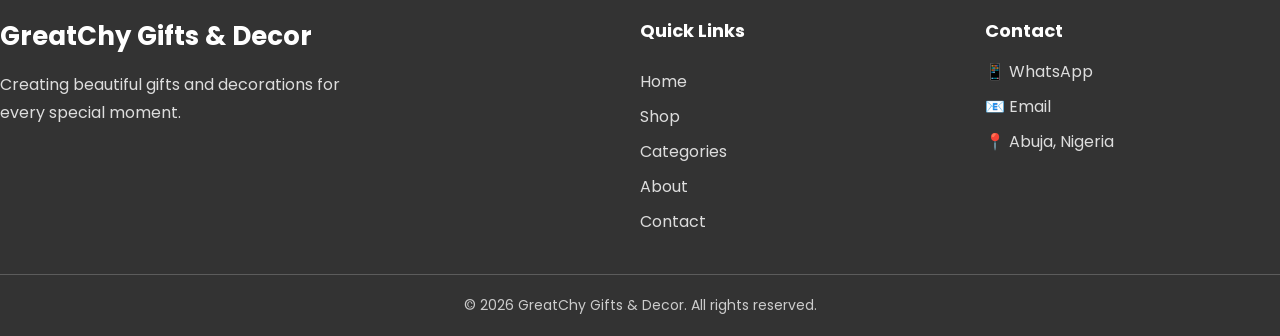
==== commit 32309494: "co" ====
--- a/index.html
+++ b/index.html
@@ -107,7 +107,7 @@
     <main>
 
 
-        <!--  HERO SECTION  -->
+        <!-- HERO SECTION -->
 
         <section
             class="hero"
@@ -165,7 +165,7 @@
 
 
 
-        <!-- SHOP BY CATEGORY  -->
+        <!-- SHOP BY CATEGORY -->
 
         <section
             class="categories"
@@ -189,6 +189,8 @@
                 <div class="category-grid">
 
 
+                    <!-- Flowers -->
+
                     <div
                         class="category-card"
                         onclick="filterProducts('flowers')">
@@ -204,6 +206,7 @@
                     </div>
 
 
+                    <!-- Flower Bouquets -->
 
                     <div
                         class="category-card"
@@ -220,6 +223,7 @@
                     </div>
 
 
+                    <!-- Balloons -->
 
                     <div
                         class="category-card"
@@ -236,6 +240,7 @@
                     </div>
 
 
+                    <!-- Teddy Bears -->
 
                     <div
                         class="category-card"
@@ -252,6 +257,7 @@
                     </div>
 
 
+                    <!-- Tailoring Materials -->
 
                     <div
                         class="category-card"
@@ -268,6 +274,7 @@
                     </div>
 
 
+                    <!-- Flower Vases -->
 
                     <div
                         class="category-card"
@@ -284,6 +291,7 @@
                     </div>
 
 
+                    <!-- Umbrellas -->
 
                     <div
                         class="category-card"
@@ -300,6 +308,7 @@
                     </div>
 
 
+                    <!-- Decoration Materials -->
 
                     <div
                         class="category-card"
@@ -323,7 +332,7 @@
 
 
 
-        <!--  SHOP / FEATURED PRODUCTS -->
+        <!-- SHOP / FEATURED PRODUCTS -->
 
         <section
             class="featured-products"
@@ -445,41 +454,75 @@
 
                 <!-- PRODUCTS -->
 
-                <div class="product-grid"
-                     id="product-grid">
-
-
-                    <!-- Product 1 -->
+                <div
+                    class="product-grid"
+                    id="product-grid">
+
+
+                    <!-- Product 1 - Flowers -->
 
                     <div
                         class="product-card"
-                        data-category="flowers flower-bouquets">
-
-                        <img
-                            src="images/featured/bouquet.jpg"
-                            alt="Luxury Rose Bouquet">
-
+                        data-category="flowers">
+
+                        <img
+                            src="images/categories/flowers.jpg"
+                            alt="Flowers">
 
                         <div class="product-info">
 
                             <h3>
-                                Luxury Rose Bouquet
+                                Flowers
                             </h3>
-
 
                             <div class="stars">
                                 ★★★★★
                             </div>
 
+                            <p class="price">
+                                ₦500 per piece
+                            </p>
+
+                            <button
+                                class="view-btn"
+                                onclick="openModal('flowers')">
+
+                                View Details
+
+                            </button>
+
+                        </div>
+
+                    </div>
+
+
+                    <!-- Product 2 - Flower Bouquets -->
+
+                    <div
+                        class="product-card"
+                        data-category="flower-bouquets">
+
+                        <img
+                            src="images/categories/bouquets.jpg"
+                            alt="Flower Bouquets">
+
+                        <div class="product-info">
+
+                            <h3>
+                                Luxury Flower Bouquet
+                            </h3>
+
+                            <div class="stars">
+                                ★★★★★
+                            </div>
 
                             <p class="price">
                                 ₦45,000
                             </p>
 
-
                             <button
                                 class="view-btn"
-                                onclick="openModal('rose')">
+                                onclick="openModal('bouquets')">
 
                                 View Details
 
@@ -490,8 +533,7 @@
                     </div>
 
 
-
-                    <!-- Product 2 -->
+                    <!-- Product 3 - Teddy Bear -->
 
                     <div
                         class="product-card"
@@ -500,7 +542,6 @@
                         <img
                             src="images/featured/teddy.jpg"
                             alt="Premium Teddy Bear">
-
 
                         <div class="product-info">
 
@@ -508,17 +549,14 @@
                                 Premium Teddy Bear
                             </h3>
 
-
                             <div class="stars">
                                 ★★★★★
                             </div>
 
-
                             <p class="price">
                                 ₦120,000
                             </p>
 
-
                             <button
                                 class="view-btn"
                                 onclick="openModal('teddy')">
@@ -532,8 +570,7 @@
                     </div>
 
 
-
-                    <!-- Product 3 -->
+                    <!-- Product 4 - Balloons -->
 
                     <div
                         class="product-card"
@@ -542,7 +579,6 @@
                         <img
                             src="images/featured/balloons.jpg"
                             alt="Luxury Balloon Arrangement">
-
 
                         <div class="product-info">
 
@@ -550,17 +586,14 @@
                                 Luxury Balloon Arrangement
                             </h3>
 
-
                             <div class="stars">
                                 ★★★★★
                             </div>
 
-
                             <p class="price">
                                 ₦8,000
                             </p>
 
-
                             <button
                                 class="view-btn"
                                 onclick="openModal('balloon')">
@@ -574,8 +607,7 @@
                     </div>
 
 
-
-                    <!-- Product 4 -->
+                    <!-- Product 5 - Flower Vase -->
 
                     <div
                         class="product-card"
@@ -584,7 +616,6 @@
                         <img
                             src="images/featured/vase.jpg"
                             alt="Elegant Flower Vase">
-
 
                         <div class="product-info">
 
@@ -592,17 +623,14 @@
                                 Elegant Flower Vase
                             </h3>
 
-
                             <div class="stars">
                                 ★★★★★
                             </div>
 
-
                             <p class="price">
                                 ₦12,000
                             </p>
 
-
                             <button
                                 class="view-btn"
                                 onclick="openModal('vase')">
@@ -625,8 +653,7 @@
                     id="no-products-message"
                     style="display: none;">
 
-                    No products are available
-                    in this category yet. 🛍️
+                    No products are available in this category yet. 🛍️
 
                 </p>
 
@@ -677,7 +704,6 @@
                     </div>
 
 
-
                     <div class="why-item">
 
                         <div class="why-icon">
@@ -696,7 +722,6 @@
                     </div>
 
 
-
                     <div class="why-item">
 
                         <div class="why-icon">
@@ -715,7 +740,6 @@
                     </div>
 
 
-
                     <div class="why-item">
 
                         <div class="why-icon">
@@ -741,7 +765,7 @@
 
 
 
-        <!-- ABOUT US  -->
+        <!-- ABOUT US -->
 
         <section
             class="about-us"
@@ -759,7 +783,6 @@
                             alt="GreatChy Gifts and Decor">
 
                     </div>
-
 
 
                     <div class="about-text">
@@ -865,7 +888,7 @@
 
 
 
-        <!-- CONTACT  -->
+        <!-- CONTACT -->
 
         <section
             class="contact"
@@ -906,7 +929,6 @@
                         </div>
 
 
-
                         <div class="contact-item">
 
                             <h3>
@@ -920,7 +942,6 @@
                         </div>
 
 
-
                         <div class="contact-item">
 
                             <h3>
@@ -934,7 +955,6 @@
                         </div>
 
                     </div>
-
 
 
                     <form class="contact-form">
@@ -971,7 +991,7 @@
 
 
 
-        <!--  FOOTER  -->
+        <!-- FOOTER -->
 
         <footer class="footer">
 
@@ -994,7 +1014,6 @@
                     </div>
 
 
-
                     <div class="footer-links">
 
                         <h3>
@@ -1024,7 +1043,6 @@
                     </div>
 
 
-
                     <div class="footer-contact">
 
                         <h3>
@@ -1046,7 +1064,6 @@
                     </div>
 
                 </div>
-
 
 
                 <div class="footer-bottom">
@@ -1074,5 +1091,4 @@
 
 </body>
 
-</html>
-
+</html>
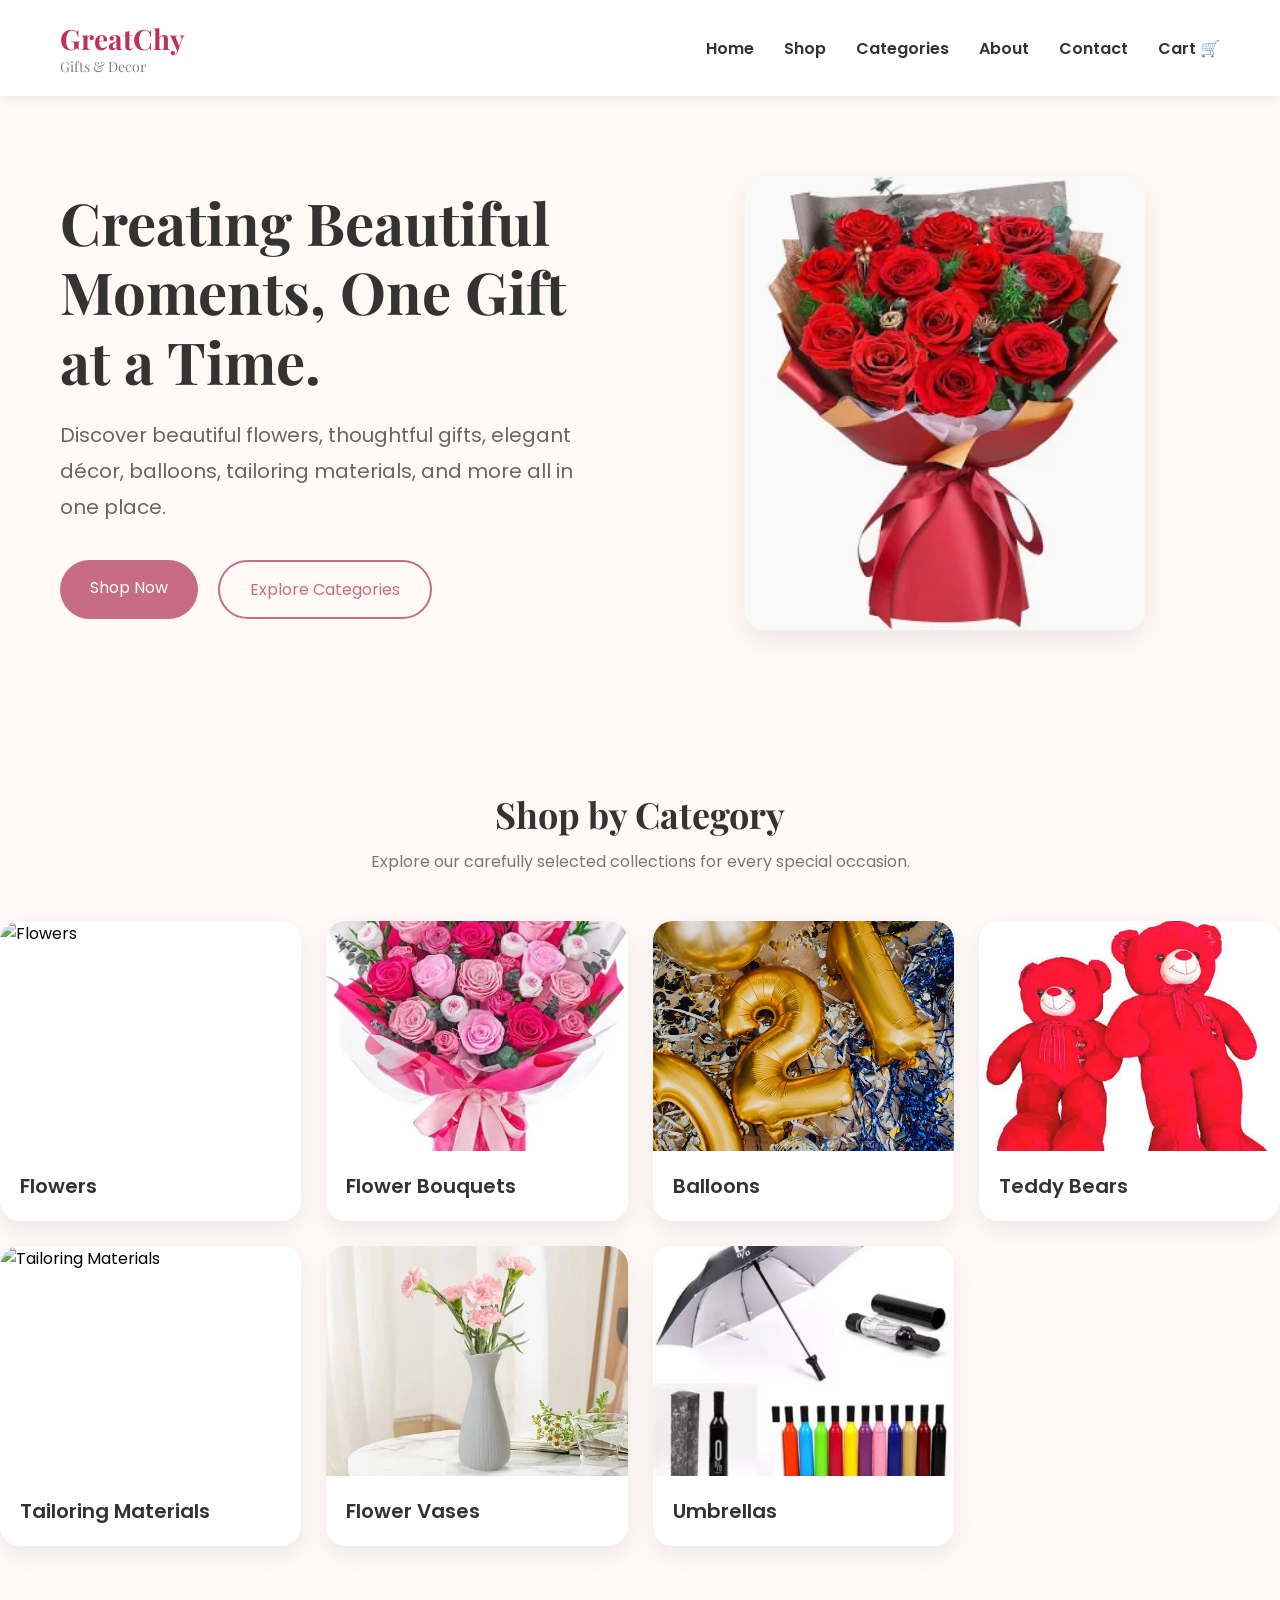
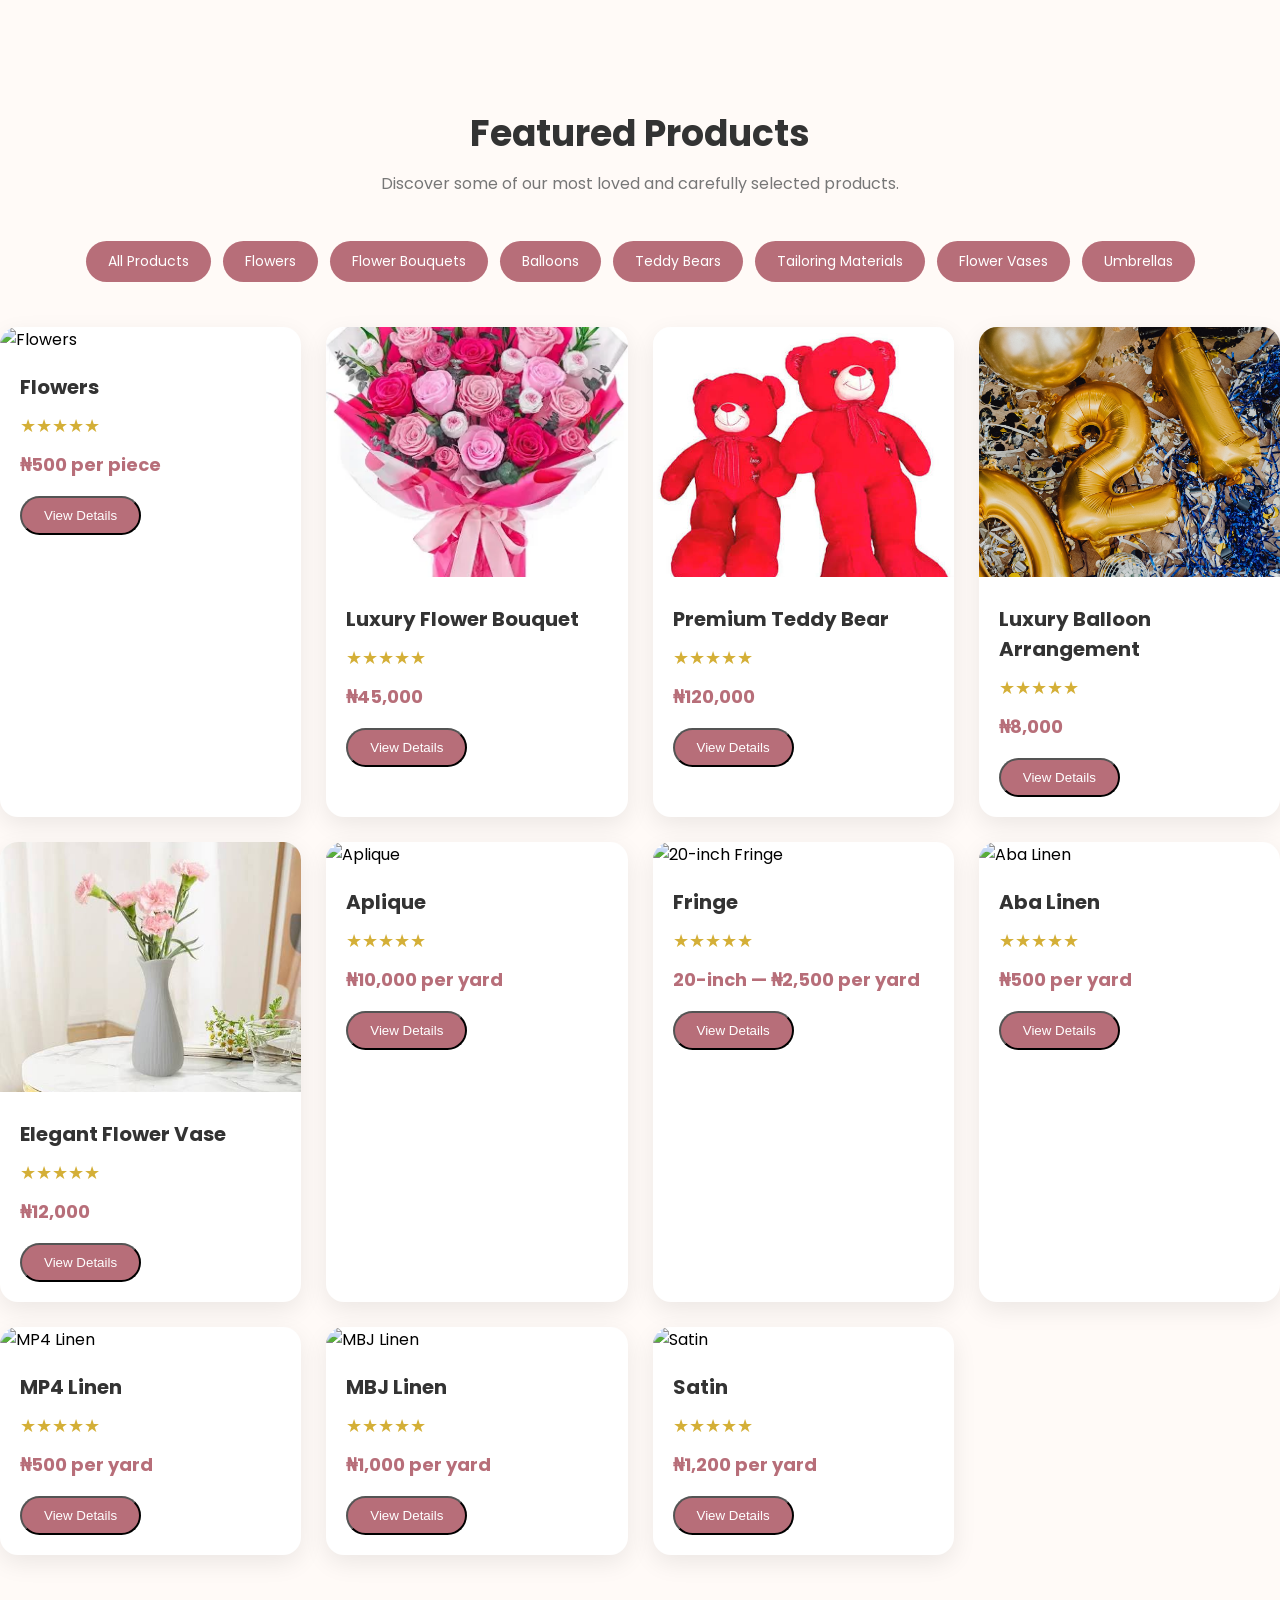
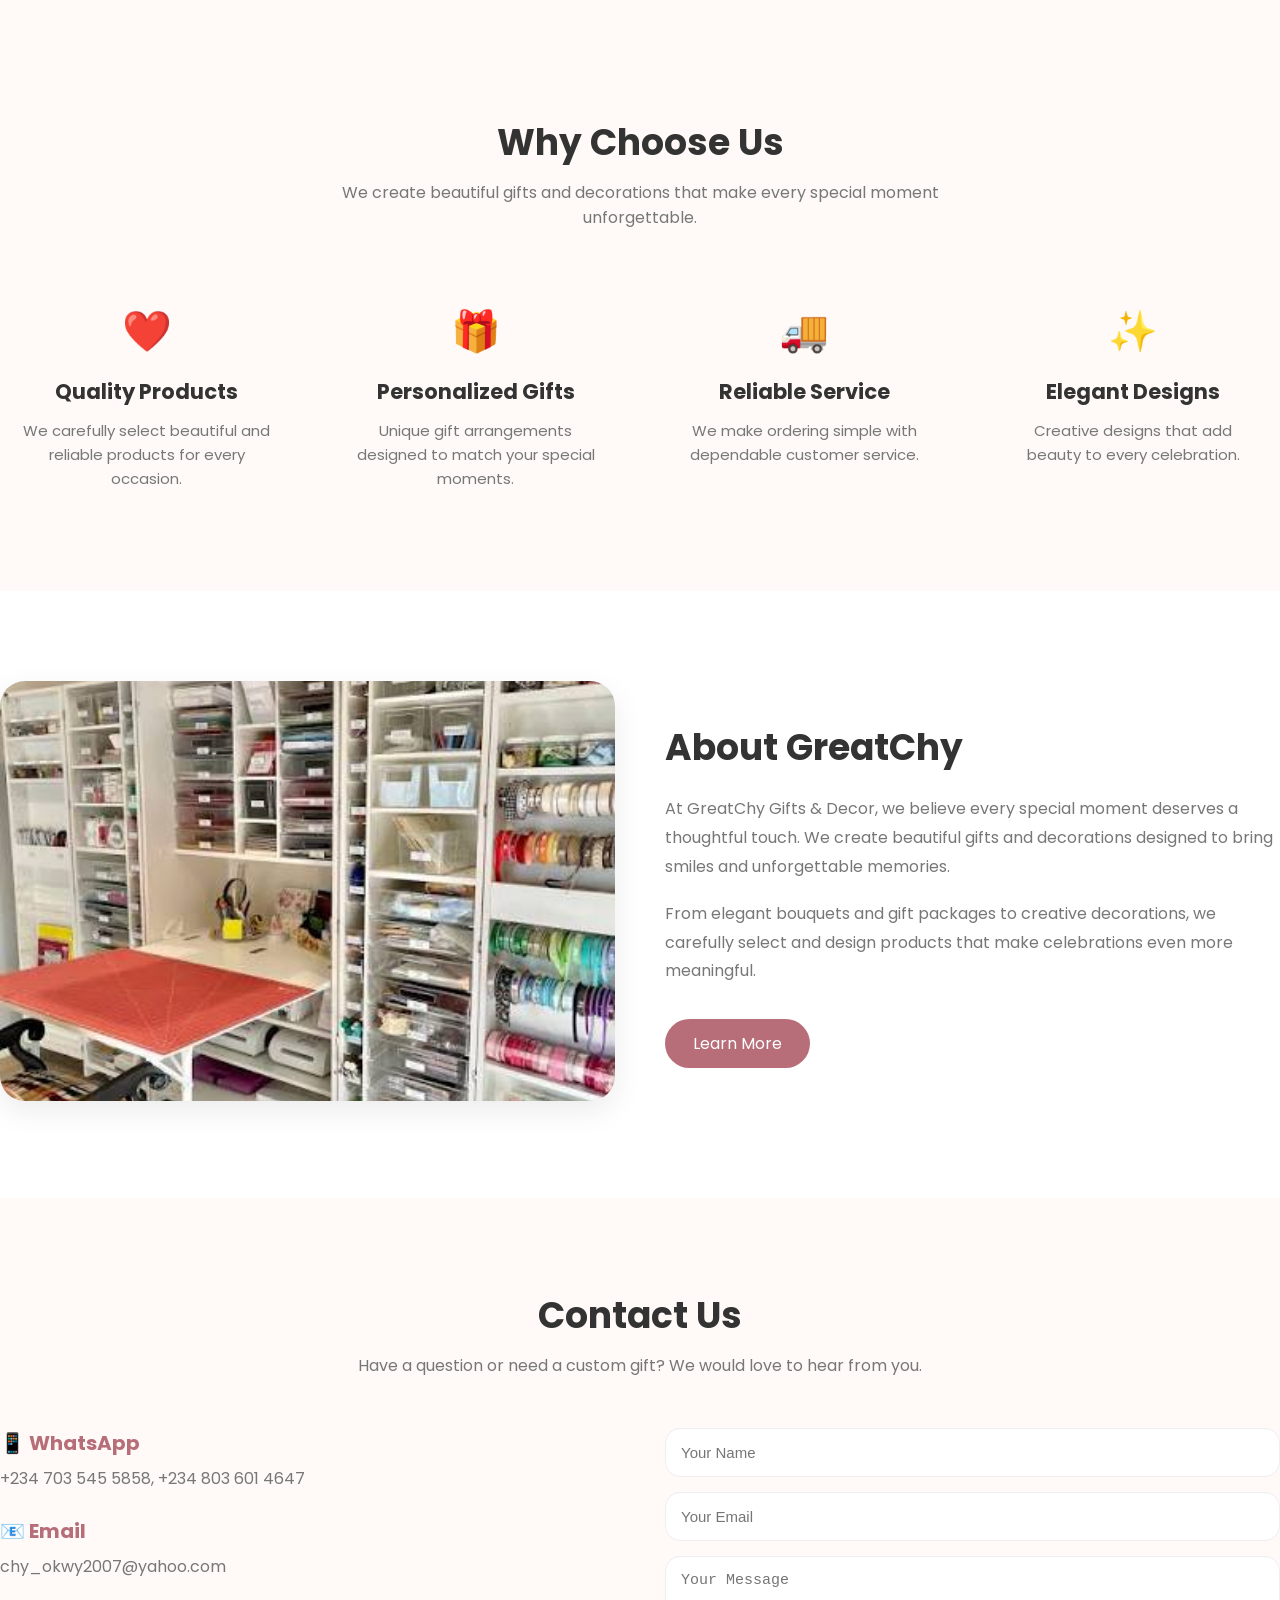
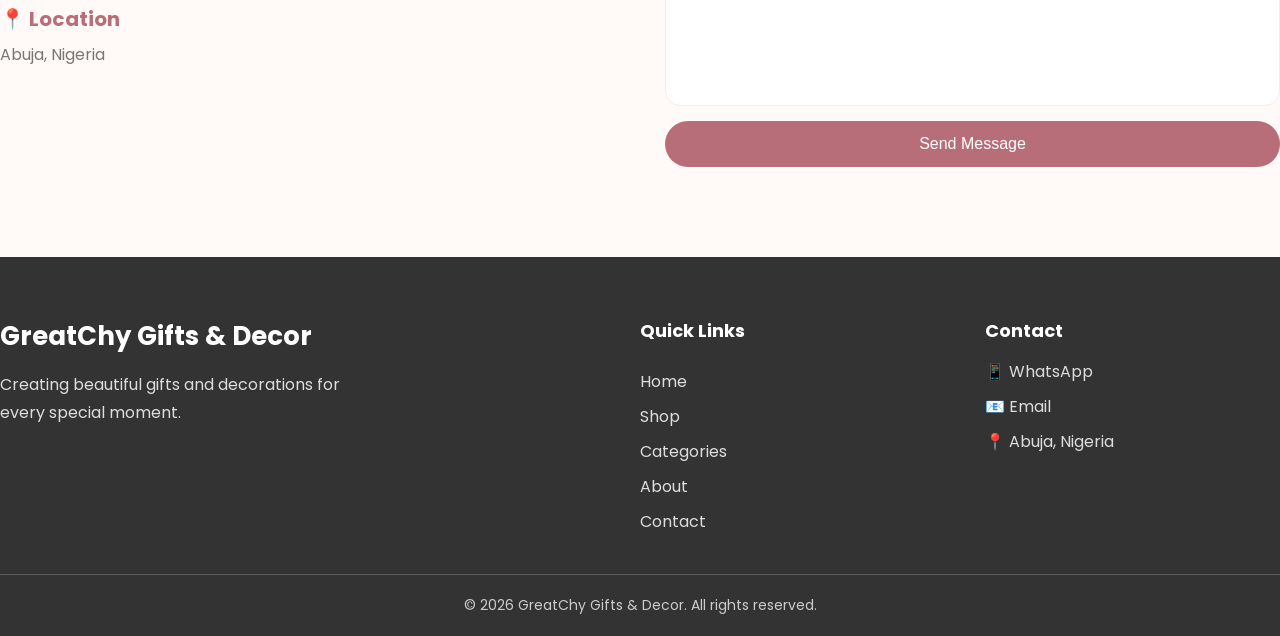
==== commit 90340e12: "commi" ====
--- a/index.html
+++ b/index.html
@@ -196,7 +196,7 @@
                         onclick="filterProducts('flowers')">
 
                         <img
-                            src="images/categories/flowers.jpg"
+                            src="images/categories/tailoring materials/flowers.jpg"
                             alt="Flowers">
 
                         <h3>
@@ -264,7 +264,7 @@
                         onclick="filterProducts('tailoring-materials')">
 
                         <img
-                            src="images/categories/tailoring.jpg"
+                            src="images/categories/tailoring materials/linen.jpg"
                             alt="Tailoring Materials">
 
                         <h3>
@@ -303,23 +303,6 @@
 
                         <h3>
                             Umbrellas
-                        </h3>
-
-                    </div>
-
-
-                    <!-- Decoration Materials -->
-
-                    <div
-                        class="category-card"
-                        onclick="filterProducts('decoration-materials')">
-
-                        <img
-                            src="images/categories/decorations.jpg"
-                            alt="Decoration Materials">
-
-                        <h3>
-                            Decoration Materials
                         </h3>
 
                     </div>
@@ -438,16 +421,6 @@
 
                     </button>
 
-
-                    <button
-                        type="button"
-                        class="view-btn"
-                        onclick="filterProducts('decoration-materials')">
-
-                        Decoration Materials
-
-                    </button>
-
                 </div>
 
 
@@ -463,10 +436,10 @@
 
                     <div
                         class="product-card"
-                        data-category="flowers">
-
-                        <img
-                            src="images/categories/flowers.jpg"
+                        data-category="flowers tailoring-materials">
+
+                        <img
+                            src="images/categories/tailoring materials/flowers.jpg"
                             alt="Flowers">
 
                         <div class="product-info">
@@ -540,7 +513,7 @@
                         data-category="teddy-bears">
 
                         <img
-                            src="images/featured/teddy.jpg"
+                            src="images/categories/teddy-bears.jpg"
                             alt="Premium Teddy Bear">
 
                         <div class="product-info">
@@ -634,6 +607,228 @@
                             <button
                                 class="view-btn"
                                 onclick="openModal('vase')">
+
+                                View Details
+
+                            </button>
+
+                        </div>
+
+                    </div>
+
+
+                    <!-- Product 6 - Aplique -->
+
+                    <div
+                        class="product-card"
+                        data-category="tailoring-materials">
+
+                        <img
+                            src="images/categories/tailoring materials/aplique.jpg"
+                            alt="Aplique">
+
+                        <div class="product-info">
+
+                            <h3>
+                                Aplique
+                            </h3>
+
+                            <div class="stars">
+                                ★★★★★
+                            </div>
+
+                            <p class="price">
+                                ₦10,000 per yard
+                            </p>
+
+                            <button
+                                class="view-btn"
+                                onclick="openModal('aplique')">
+
+                                View Details
+
+                            </button>
+
+                        </div>
+
+                    </div>
+
+
+                    <!-- Product 7 - Fringe -->
+
+                    <div
+                        class="product-card"
+                        data-category="tailoring-materials">
+
+                        <img
+                            src="images/categories/tailoring materials/fringe.jpg"
+                            alt="20-inch Fringe">
+
+                        <div class="product-info">
+
+                            <h3>
+                                Fringe
+                            </h3>
+
+                            <div class="stars">
+                                ★★★★★
+                            </div>
+
+                            <p class="price">
+                                20-inch — ₦2,500 per yard
+                            </p>
+
+                            <button
+                                class="view-btn"
+                                onclick="openModal('fringe')">
+
+                                View Details
+
+                            </button>
+
+                        </div>
+
+                    </div>
+
+
+                    <!-- Product 8 - Aba Linen -->
+
+                    <div
+                        class="product-card"
+                        data-category="tailoring-materials">
+
+                        <img
+                            src="images/categories/tailoring materials/linen.jpg"
+                            alt="Aba Linen">
+
+                        <div class="product-info">
+
+                            <h3>
+                                Aba Linen
+                            </h3>
+
+                            <div class="stars">
+                                ★★★★★
+                            </div>
+
+                            <p class="price">
+                                ₦500 per yard
+                            </p>
+
+                            <button
+                                class="view-btn"
+                                onclick="openModal('aba-linen')">
+
+                                View Details
+
+                            </button>
+
+                        </div>
+
+                    </div>
+
+
+                    <!-- Product 9 - MP4 Linen -->
+
+                    <div
+                        class="product-card"
+                        data-category="tailoring-materials">
+
+                        <img
+                            src="images/categories/tailoring materials/linen.jpg"
+                            alt="MP4 Linen">
+
+                        <div class="product-info">
+
+                            <h3>
+                                MP4 Linen
+                            </h3>
+
+                            <div class="stars">
+                                ★★★★★
+                            </div>
+
+                            <p class="price">
+                                ₦500 per yard
+                            </p>
+
+                            <button
+                                class="view-btn"
+                                onclick="openModal('mp4-linen')">
+
+                                View Details
+
+                            </button>
+
+                        </div>
+
+                    </div>
+
+
+                    <!-- Product 10 - MBJ Linen -->
+
+                    <div
+                        class="product-card"
+                        data-category="tailoring-materials">
+
+                        <img
+                            src="images/categories/tailoring materials/linen.jpg"
+                            alt="MBJ Linen">
+
+                        <div class="product-info">
+
+                            <h3>
+                                MBJ Linen
+                            </h3>
+
+                            <div class="stars">
+                                ★★★★★
+                            </div>
+
+                            <p class="price">
+                                ₦1,000 per yard
+                            </p>
+
+                            <button
+                                class="view-btn"
+                                onclick="openModal('mbj-linen')">
+
+                                View Details
+
+                            </button>
+
+                        </div>
+
+                    </div>
+
+
+                    <!-- Product 11 - Satin -->
+
+                    <div
+                        class="product-card"
+                        data-category="tailoring-materials">
+
+                        <img
+                            src="images/categories/tailoring materials/satin.jpg"
+                            alt="Satin">
+
+                        <div class="product-info">
+
+                            <h3>
+                                Satin
+                            </h3>
+
+                            <div class="stars">
+                                ★★★★★
+                            </div>
+
+                            <p class="price">
+                                ₦1,200 per yard
+                            </p>
+
+                            <button
+                                class="view-btn"
+                                onclick="openModal('satin')">
 
                                 View Details
 
@@ -973,8 +1168,7 @@
 
                         <textarea
                             placeholder="Your Message"
-                            required>
-                        </textarea>
+                            required></textarea>
 
 
                         <button type="submit">
--- a/css/style.css
+++ b/css/style.css
@@ -286,6 +286,25 @@
 .view-btn:hover {
     background-color: #8f4f59;
     transform: scale(1.05);
+}
+
+
+/* SHOP FILTER BUTTONS */
+
+.shop-filters {
+    display: flex;
+    justify-content: center;
+    align-items: center;
+    flex-wrap: wrap;
+    gap: 12px;
+    margin-bottom: 45px;
+}
+
+.shop-filters .view-btn {
+    border: none;
+    cursor: pointer;
+    font-family: "Poppins", sans-serif;
+    font-size: 14px;
 }
 
 
@@ -953,4 +972,8 @@
         width: 90%;
         max-width: 400px;
     }
+
+    .shop-filters {
+        justify-content: center;
+    }
 }
